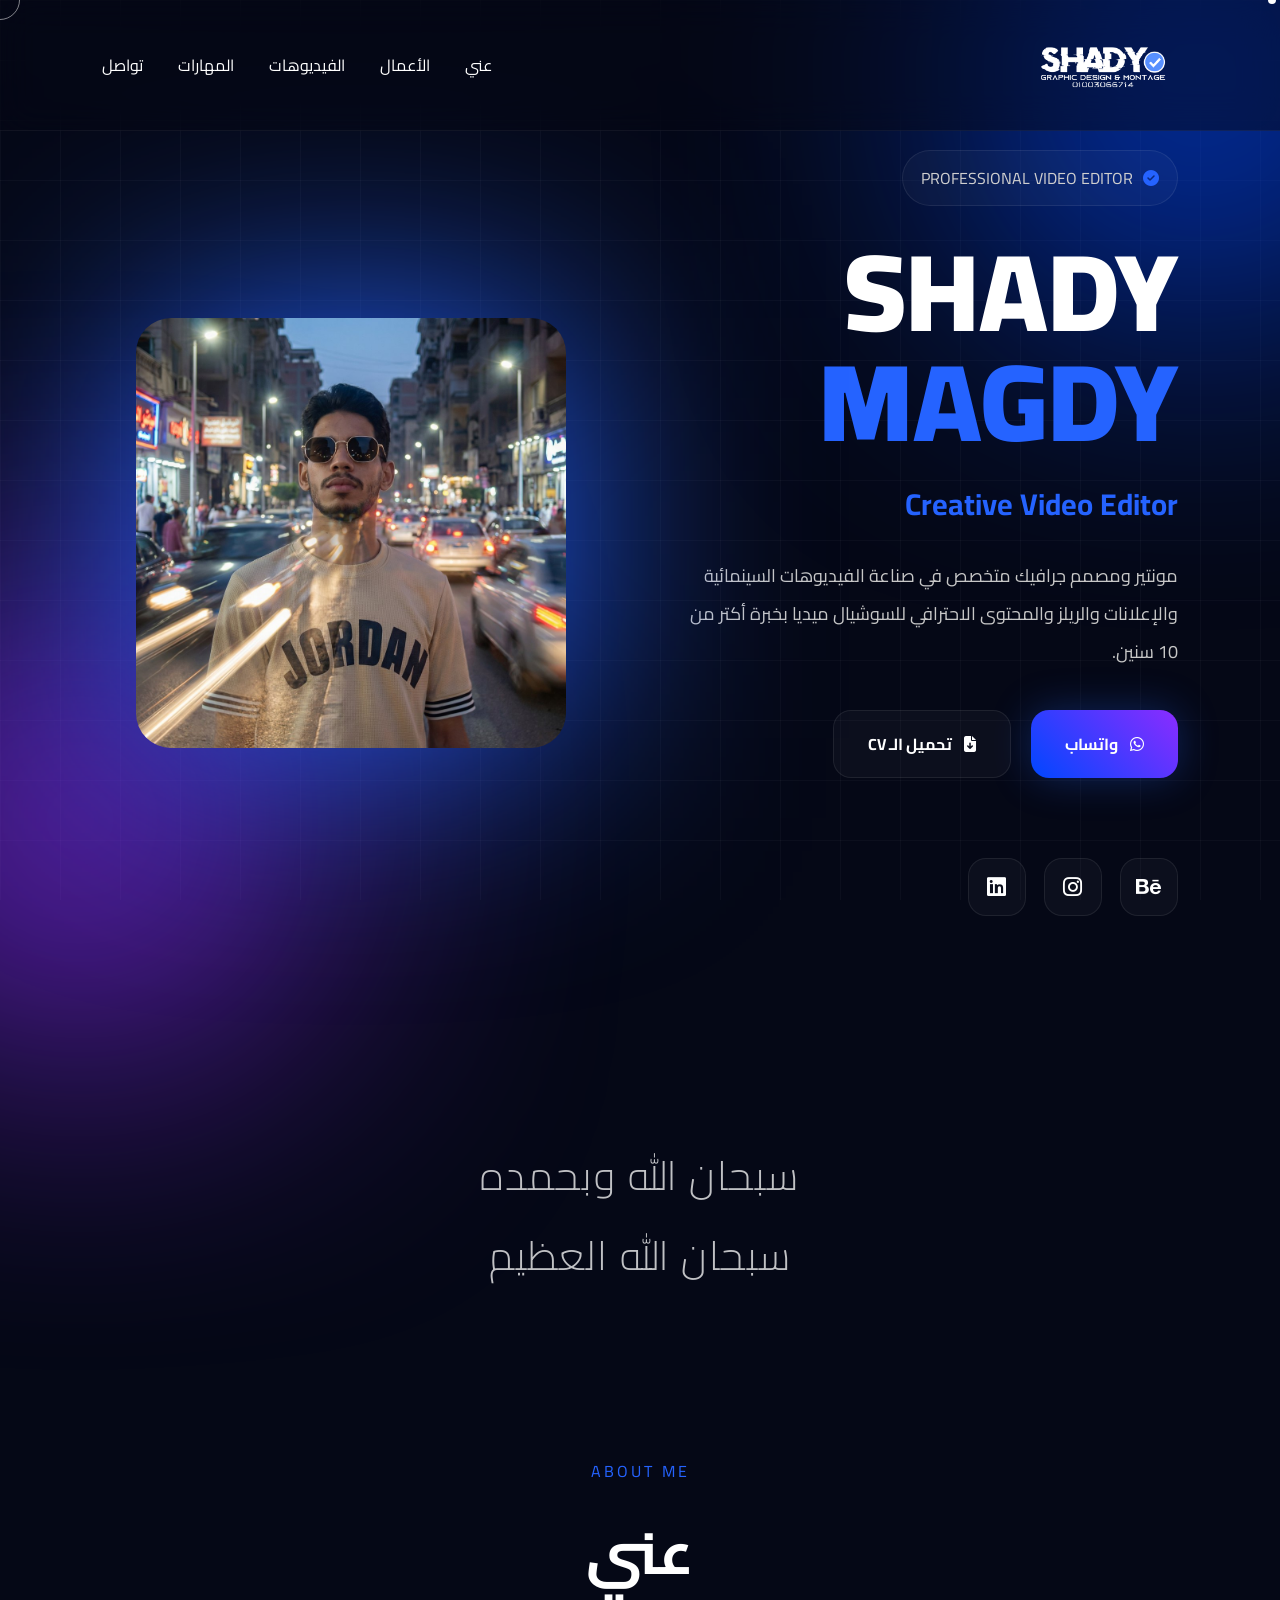
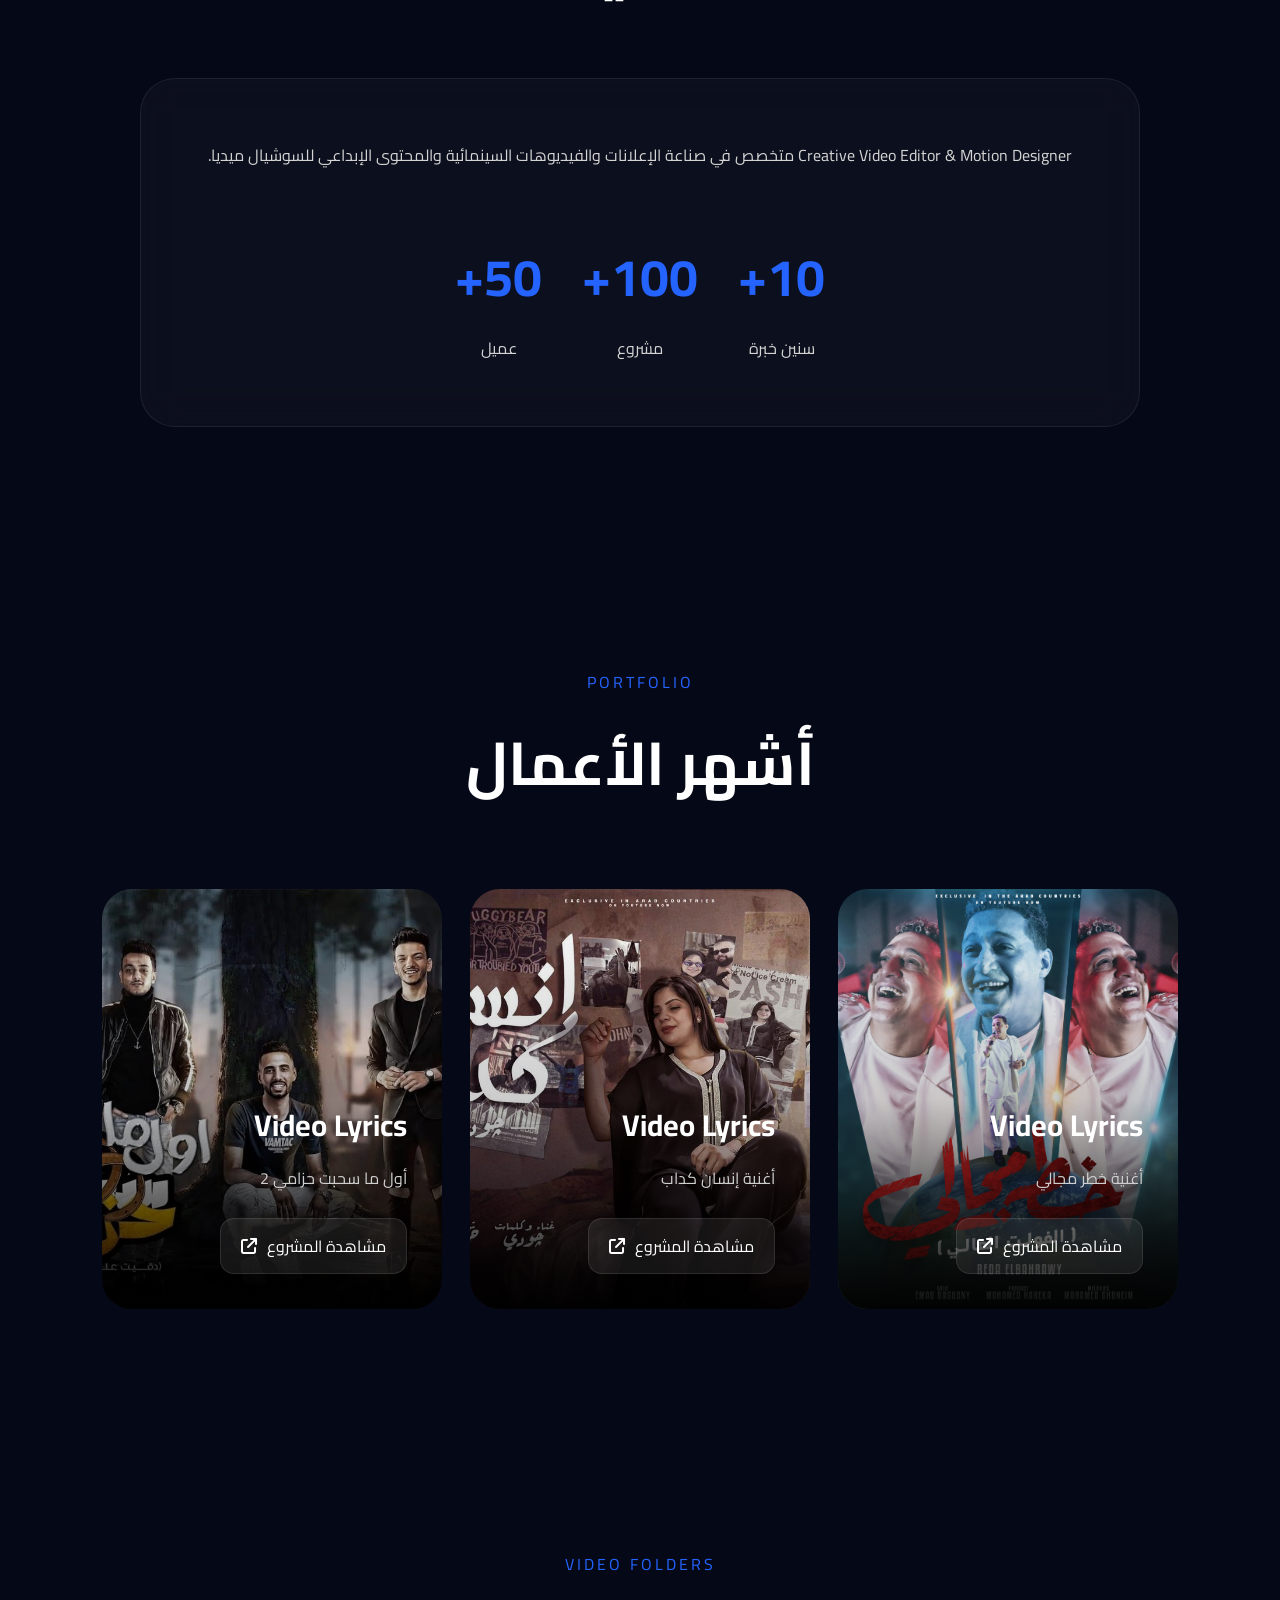
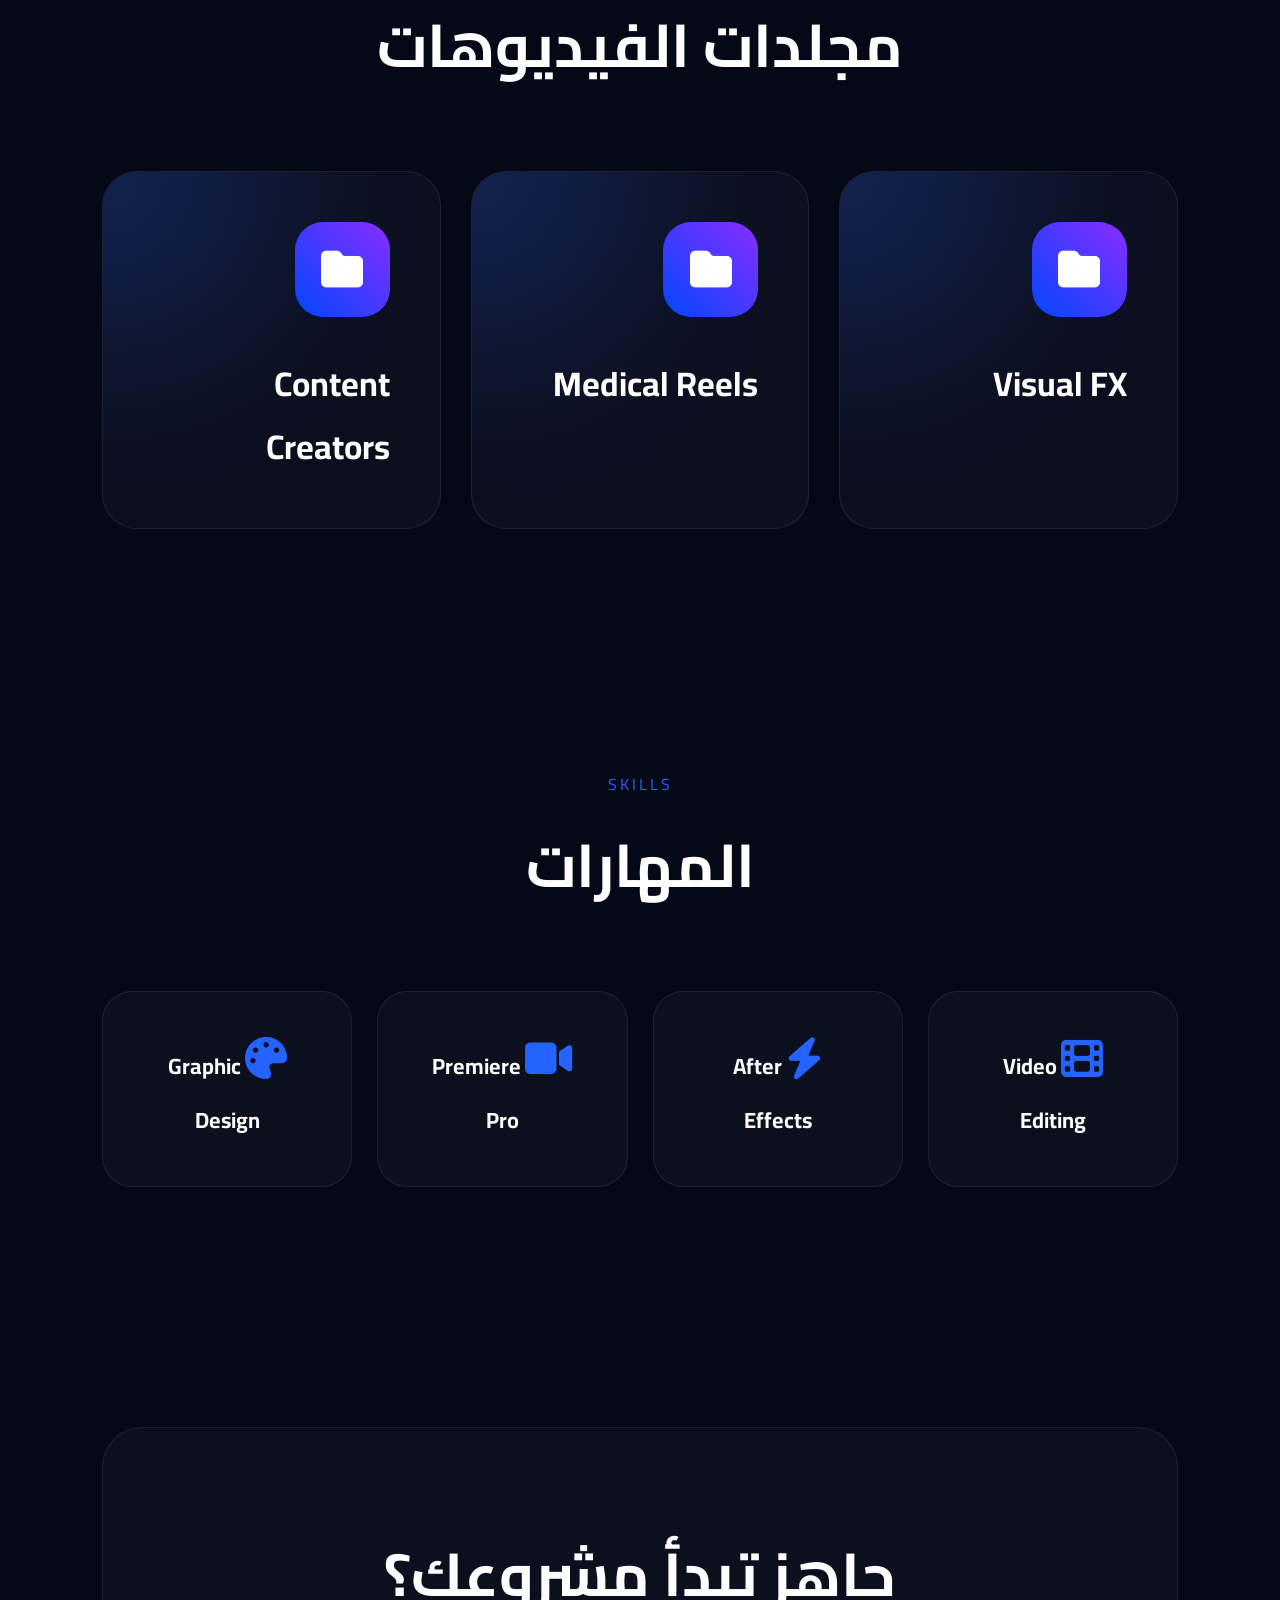
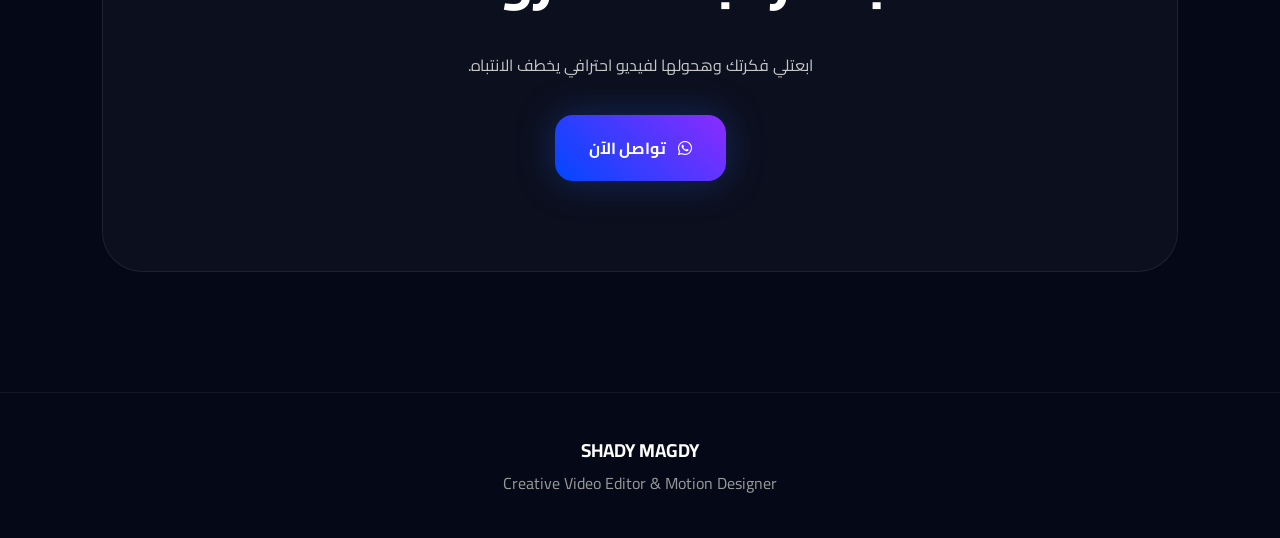
==== index.html @ 4f912144 "Update index.html" ====
<!-- ========================= index.html ========================= -->
<!DOCTYPE html>
<html lang="ar" dir="rtl">

<head>
    <meta charset="UTF-8">
  <meta name="viewport" content="width=device-width, initial-scale=1.0">

  <title>Shady Magdy | Portfolio</title>

  <!-- 👇 ده اللي بيخلي اللينك يظهر بصورة -->
  <meta property="og:title" content="Shady Magdy | Portfolio" />
  <meta property="og:description" content="Creative Video Editor & Motion Designer" />
  <meta property="og:image" content="https://shadymagdy222.github.io/portfolio/preview.jpg" />
  <meta property="og:url" content="https://shadymagdy222.github.io/portfolio/" />

  <meta charset="UTF-8">
  <meta name="viewport" content="width=device-width, initial-scale=1.0">

  <title>Shady Magdy | Creative Editor</title>

  <!-- CSS -->
  <link rel="stylesheet" href="style.css">

  <!-- FONT AWESOME -->
  <link rel="stylesheet"
    href="https://cdnjs.cloudflare.com/ajax/libs/font-awesome/6.5.2/css/all.min.css"/>

  <!-- FONT -->
  <link rel="preconnect" href="https://fonts.googleapis.com">
  <link rel="preconnect" href="https://fonts.gstatic.com" crossorigin>

  <link
    href="https://fonts.googleapis.com/css2?family=Cairo:wght@300;400;500;600;700;800;900&display=swap"
    rel="stylesheet">

</head>

<body>

  <!-- LOADER -->
  <div class="loader">
  <img src="logo.png" alt="logo" class="loader-logo">
</div>

  <!-- CURSOR -->
  <div class="cursor-dot"></div>
  <div class="cursor-outline"></div>

  <!-- BACKGROUND -->
  <div class="grid-bg"></div>

  <div class="blur blur1"></div>
  <div class="blur blur2"></div>

  <!-- NAVBAR -->
  <nav>

   <div class="logo">
  <img src="logo.png" alt="logo">
</div>

    <div class="nav-links">

      <a href="#about">عني</a>
      <a href="#portfolio">الأعمال</a>
      <a href="#videos">الفيديوهات</a>
      <a href="#skills">المهارات</a>
      <a href="#contact">تواصل</a>

    </div>

  </nav>

  <!-- HERO -->
  <section class="hero">

    <!-- LEFT -->
    <div class="hero-text reveal">

      <span class="hero-tag">

        <i class="fa-solid fa-circle-check"></i>
        PROFESSIONAL VIDEO EDITOR

      </span>

      <h1>

        SHADY
        <span>MAGDY</span>

      </h1>

      <h2 class="typing"></h2>

      <p>

        مونتير ومصمم جرافيك متخصص في صناعة
        الفيديوهات السينمائية والإعلانات والريلز
        والمحتوى الاحترافي للسوشيال ميديا
        بخبرة أكتر من 10 سنين.

      </p>

      <div class="hero-buttons"><div class="hero-buttons">

  <a href="https://wa.me/201003066714"
    target="_blank"
    class="main-btn magnetic">

    <i class="fa-brands fa-whatsapp"></i>
    واتساب

  </a>

<a href="cv.pdf"
  target="_blank"
  class="glass-btn magnetic">

  <i class="fa-solid fa-file-arrow-down"></i>
  تحميل الـ CV

</a>

</div>

      </div>

      <!-- SOCIAL -->
<div class="socials">

  <a href="https://www.behance.net/shadymagdy222003" target="_blank">
    <i class="fa-brands fa-behance"></i>
  </a>

  <a href="https://www.instagram.com/shadymagdy222/" target="_blank">
    <i class="fa-brands fa-instagram"></i>
  </a>

  <a href="https://www.linkedin.com/in/shadymagdy222003/" target="_blank">
    <i class="fa-brands fa-linkedin"></i>
  </a>

</div>

    </div>

    <!-- RIGHT -->
    <div class="hero-image reveal">

      <!-- حط صورتك -->
      <img src="me.jpg" alt="Shady">

      <div class="image-glow"></div>

    </div>

  </section>

      <!-- TASBEEH -->
<section class="tasbeeh-section">

  <div class="tasbeeh-content">
    <p>سبحان الله وبحمده</p>
    <p>سبحان الله العظيم</p>
  </div>

</section>
    
  <!-- ABOUT -->
  <section class="about" id="about">

    <div class="section-head">

      <span>ABOUT ME</span>
      <h2>عني</h2>

    </div>

    <div class="about-box reveal">

      <p>

        Creative Video Editor & Motion Designer
        متخصص في صناعة الإعلانات والفيديوهات
        السينمائية والمحتوى الإبداعي للسوشيال ميديا.

      </p>

      <div class="stats">

        <div class="stat">

          <h3>10+</h3>
          <p>سنين خبرة</p>

        </div>

        <div class="stat">

          <h3>100+</h3>
          <p>مشروع</p>

        </div>

        <div class="stat">

          <h3>50+</h3>
          <p>عميل</p>

        </div>

      </div>

    </div>

  </section>

  <!-- PORTFOLIO -->
  <section class="portfolio" id="portfolio">

    <div class="section-head">

      <span>PORTFOLIO</span>
      <h2>أشهر الأعمال</h2>

    </div>

    <div class="portfolio-grid">

      <!-- CARD -->
      <div class="portfolio-card reveal"
        onclick="openProject('https://www.youtube.com/watch?v=jfX-ZgX3OZI')">

        <img src="خطر مجالي.jpg" alt="work">

        <div class="overlay">

          <h3>Video Lyrics</h3>
          <p>أغنية خطر مجالي</p>

          <div class="view-btn">

            مشاهدة المشروع
            <i class="fa-solid fa-arrow-up-right-from-square"></i>

          </div>

        </div>

      </div>

      <!-- CARD -->
      <div class="portfolio-card reveal"
        onclick="openProject('https://www.youtube.com/watch?v=7Pe4hD36bJY')">

        <img src="انسان كداب.jpg" alt="work">

        <div class="overlay">

          <h3>Video Lyrics</h3>
          <p>أغنية إنسان كداب</p>

          <div class="view-btn">

            مشاهدة المشروع
            <i class="fa-solid fa-arrow-up-right-from-square"></i>

          </div>

        </div>

      </div>

      <!-- CARD -->
      <div class="portfolio-card reveal"
        onclick="openProject('https://your-link3.com')">

        <img src="اول ما سحبت حزامي.jpg" alt="work">

        <div class="overlay">

          <h3>Video Lyrics</h3>
          <p>أول ما سحبت حزامي 2</p>

          <div class="view-btn">

            مشاهدة المشروع
            <i class="fa-solid fa-arrow-up-right-from-square"></i>

          </div>

        </div>

      </div>

    </div>

  </section>

  <!-- VIDEO FOLDERS -->
  <section class="folders-section"
    id="videos">

    <div class="section-head">

      <span>VIDEO FOLDERS</span>

      <h2>
        مجلدات الفيديوهات
      </h2>

    </div>

    <div class="folders-grid">

      <!-- ADS -->
      <a href="VisualFX.html"
      target="_blank"
        class="folder-card">

        <div class="folder-icon">

          <i class="fa-solid fa-folder"></i>

        </div>

        <h3>
          Visual FX
        </h3>

      </a>

      <!-- MUSIC -->
      <a href="Medical.html"
      target="_blank"
        class="folder-card">

        <div class="folder-icon">

          <i class="fa-solid fa-folder"></i>

        </div>

        <h3>
          Medical Reels
        </h3>

      </a>

      <!-- REELS -->
      <a href="Content Creators.html"
      target="_blank"
        class="folder-card">

        <div class="folder-icon">

          <i class="fa-solid fa-folder"></i>

        </div>

        <h3>
          Content Creators
        </h3>

      </a>

    </div>

  </section>

  <!-- SKILLS -->
  <section class="skills" id="skills">

    <div class="section-head">

      <span>SKILLS</span>
      <h2>المهارات</h2>

    </div>

    <div class="skills-grid">

      <div class="skill reveal">

        <i class="fa-solid fa-film"></i>
        <span>Video Editing</span>

      </div>

      <div class="skill reveal">

        <i class="fa-solid fa-bolt"></i>
        <span>After Effects</span>

      </div>

      <div class="skill reveal">

        <i class="fa-solid fa-video"></i>
        <span>Premiere Pro</span>

      </div>

      <div class="skill reveal">

        <i class="fa-solid fa-palette"></i>
        <span>Graphic Design</span>

      </div>

    </div>

  </section>

  <!-- CONTACT -->
  <section class="contact" id="contact">

    <div class="contact-box reveal">

      <h2>
        جاهز تبدأ مشروعك؟
      </h2>

      <p>
        ابعتلي فكرتك وهحولها لفيديو احترافي يخطف الانتباه.
      </p>

      <a href="https://wa.me/201003066714"
        target="_blank"
        class="main-btn magnetic">

        <i class="fa-brands fa-whatsapp"></i>
        تواصل الآن

      </a>

    </div>

  </section>

  <!-- FOOTER -->
  <footer>

    <h3>
      SHADY MAGDY
    </h3>

    <p>
      Creative Video Editor & Motion Designer
    </p>

  </footer>

  <!-- JS -->
  <audio id="introSound">
  <source src="intro.mp3" type="audio/mpeg">
</audio>

<script src="script.js"></script>

</body>

</html>
---- style.css ----
/* ========================= style.css ========================= */

*{
  margin:0;
  padding:0;
  box-sizing:border-box;
}

html{
  scroll-behavior:smooth;
}

body{
  font-family:'Cairo',sans-serif;
  background:#050816;
  color:white;
  overflow-x:hidden;
  cursor:none;
}

/* LOADER */

.loader-logo{
  width:400px;
  height:auto;
  animation:pulse 1.5s infinite;
}

.loader{
  position:fixed;
  inset:0;
  background:#050816;
  display:flex;
  justify-content:center;
  align-items:center;
  z-index:999999;
  transition:1s;
}

.loader h1{
  font-size:90px;
  font-weight:900;
  color:#2563ff;
  letter-spacing:8px;
}

/* CURSOR */

.cursor-dot{
  width:8px;
  height:8px;
  background:white;
  border-radius:50%;
  position:fixed;
  pointer-events:none;
  z-index:999999;
  transform:translate(-50%,-50%);
}

.cursor-outline{
  width:40px;
  height:40px;
  border:1px solid rgba(255,255,255,.5);
  border-radius:50%;
  position:fixed;
  pointer-events:none;
  z-index:999999;
  transform:translate(-50%,-50%);
}

/* BG */

.grid-bg{
  position:fixed;
  width:100%;
  height:100%;
  background-image:
  linear-gradient(rgba(255,255,255,.03) 1px,transparent 1px),
  linear-gradient(90deg,rgba(255,255,255,.03) 1px,transparent 1px);

  background-size:60px 60px;
  z-index:-10;
}

.blur{
  position:fixed;
  width:400px;
  height:400px;
  border-radius:50%;
  filter:blur(140px);
  z-index:-2;
}

.blur1{
  background:#0047ff;
  top:-120px;
  right:-120px;
}

.blur2{
  background:#8b2cff;
  bottom:-120px;
  left:-120px;
}

/* NAVBAR */

nav{
  width:100%;
  padding:25px 8%;
  display:flex;
  justify-content:space-between;
  align-items:center;
  position:fixed;
  top:0;
  z-index:999;
  backdrop-filter:blur(18px);
  background:rgba(5,8,22,.45);
  border-bottom:1px solid rgba(255,255,255,.05);
}

.logo img{
  height:80px;
  width:auto;
  display:block;
  transition:0.4s;
}

.logo img:hover{
  transform:scale(1.1) rotate(-2deg);
}

.nav-links{
  display:flex;
  gap:35px;
}

.nav-links a{
  color:white;
  text-decoration:none;
  position:relative;
  transition:.4s;
}

.nav-links a::after{
  content:'';
  position:absolute;
  width:0;
  height:2px;
  background:#2563ff;
  right:0;
  bottom:-6px;
  transition:.4s;
}

.nav-links a:hover::after{
  width:100%;
}

.nav-links a:hover{
  color:#2563ff;
}

/* HERO */

.hero{
  min-height:100vh;
  padding:150px 8% 100px;
  display:flex;
  justify-content:space-between;
  align-items:center;
  gap:80px;
}

.hero-text{
  flex:1;
}

.hero-tag{
  display:inline-flex;
  align-items:center;
  gap:10px;
  padding:12px 18px;
  border-radius:30px;
  border:1px solid rgba(255,255,255,.08);
  background:rgba(255,255,255,.03);
  margin-bottom:30px;
  color:#cfcfcf;
}

.hero-tag i{
  color:#2563ff;
}

.hero-text h1{
  font-size:110px;
  line-height:1;
  margin-bottom:20px;
  font-weight:900;
}

.hero-text h1 span{
  color:#2563ff;
}

.typing{
  color:#2563ff;
  font-size:30px;
  min-height:45px;
  margin-bottom:25px;
}

.hero-text p{
  max-width:650px;
  line-height:2.1;
  color:#c7c7c7;
  font-size:18px;
  margin-bottom:40px;
}

/* BUTTONS */

.hero-buttons{
  display:flex;
  gap:20px;
  margin-bottom:40px;
}

.main-btn,
.glass-btn{
  padding:18px 34px;
  border-radius:18px;
  display:inline-flex;
  align-items:center;
  gap:12px;
  text-decoration:none;
  font-weight:700;
  transition:.4s;
}

.main-btn{
  background:linear-gradient(45deg,#0047ff,#8b2cff);
  color:white;
  box-shadow:0 0 40px rgba(37,99,255,.3);
}

.glass-btn{
  background:rgba(255,255,255,.03);
  border:1px solid rgba(255,255,255,.08);
  color:white;
}

.main-btn:hover,
.glass-btn:hover{
  transform:translateY(-8px);
}

/* SOCIAL */

.socials{
  display:flex;
  gap:18px;
}

.socials a{
  width:58px;
  height:58px;
  border-radius:18px;
  display:flex;
  justify-content:center;
  align-items:center;
  color:white;
  text-decoration:none;
  background:rgba(255,255,255,.03);
  border:1px solid rgba(255,255,255,.08);
  font-size:22px;
  transition:.4s;
}

.socials a:hover{
  background:#2563ff;
  transform:translateY(-8px);
}

/* HERO IMAGE */

.hero-image{
  flex:1;
  display:flex;
  justify-content:center;
  position:relative;
}

.hero-image img{
  width:100%;
  max-width:430px;
  border-radius:35px;
  position:relative;
  z-index:2;
  animation:float 5s ease-in-out infinite;
}

.image-glow{
  position:absolute;
  width:420px;
  height:420px;
  background:#2563ff;
  filter:blur(120px);
  z-index:1;
}

@keyframes float{

  50%{
    transform:translateY(-20px);
  }

}

/* GENERAL */

section{
  padding:120px 8%;
}

.section-head{
  text-align:center;
  margin-bottom:70px;
}

.section-head span{
  color:#2563ff;
  letter-spacing:3px;
}

.section-head h2{
  font-size:60px;
  margin-top:10px;
}

/* TASBEEH SECTION */

.tasbeeh-section{
  width:100%;
  padding:120px 8% 40px;
  display:flex;
  justify-content:center;
  align-items:center;
  text-align:center;
}

.tasbeeh-content p{
  font-size:40px;
  color:rgba(255,255,255,.75);
  line-height:2;
  letter-spacing:2px;
  font-weight:300;
  transition:.4s;
}

.tasbeeh-content p:hover{
  color:#2563ff;
  transform:scale(1.03);
}


/* ABOUT */

.about-box{
  max-width:1000px;
  margin:auto;
  background:rgba(255,255,255,.03);
  border:1px solid rgba(255,255,255,.08);
  padding:60px;
  border-radius:35px;
  text-align:center;
  line-height:2.1;
  color:#d4d4d4;
  backdrop-filter:blur(20px);
}

.stats{
  margin-top:50px;
  display:flex;
  justify-content:center;
  gap:40px;
  flex-wrap:wrap;
}

.stat h3{
  font-size:52px;
  color:#2563ff;
}

/* PORTFOLIO */

.portfolio-grid{
  display:grid;
  grid-template-columns:repeat(auto-fit,minmax(320px,1fr));
  gap:28px;
}

.portfolio-card{
  position:relative;
  overflow:hidden;
  border-radius:30px;
  height:420px;
  cursor:pointer;
  transition:.5s;
}

.portfolio-card img{
  width:100%;
  height:100%;
  object-fit:cover;
  transition:1s;
}

.overlay{
  position:absolute;
  inset:0;
  background:
  linear-gradient(
    to top,
    rgba(0,0,0,.95),
    rgba(0,0,0,.2),
    transparent
  );

  display:flex;
  flex-direction:column;
  justify-content:flex-end;
  padding:35px;
}

.overlay h3{
  font-size:30px;
  margin-bottom:10px;
}

.overlay p{
  color:#cfcfcf;
  margin-bottom:25px;
}

.view-btn{
  width:fit-content;
  padding:12px 20px;
  border-radius:14px;
  background:rgba(255,255,255,.08);
  border:1px solid rgba(255,255,255,.1);
  display:flex;
  align-items:center;
  gap:10px;
}

.portfolio-card:hover{
  transform:translateY(-10px);
}

.portfolio-card:hover img{
  transform:scale(1.12);
}

.portfolio-card:hover .view-btn{
  background:#2563ff;
}

/* VIDEOS BUTTON */

/* ===== FOLDERS GRID ===== */

.folders-grid{
  display:grid;
  grid-template-columns:repeat(auto-fit,minmax(320px,1fr));
  gap:30px;
}

/* ===== FOLDER CARD ===== */

.folder-card{
  position:relative;
  overflow:hidden;
  padding:50px;
  border-radius:35px;

  background:rgba(255,255,255,.03);
  border:1px solid rgba(255,255,255,.08);

  text-decoration:none;
  color:white;

  transition:
    transform .5s,
    border .5s,
    box-shadow .5s;
}

/* glow effect */
.folder-card::before{
  content:'';
  position:absolute;
  width:250px;
  height:250px;
  background:#2563ff;
  border-radius:50%;
  filter:blur(120px);
  top:-120px;
  left:-120px;
  opacity:.5;
}

/* ICON */
.folder-icon{
  width:95px;
  height:95px;
  border-radius:28px;

  background:linear-gradient(45deg,#0047ff,#8b2cff);

  display:flex;
  justify-content:center;
  align-items:center;

  margin-bottom:35px;

  position:relative;
  z-index:2;
}

.folder-icon i{
  font-size:42px;
}

/* TITLE */
.folder-card h3{
  font-size:34px;
  position:relative;
  z-index:2;
}

/* HOVER 3D */
.folder-card:hover{
  transform:
    perspective(1000px)
    rotateX(6deg)
    rotateY(-6deg)
    translateY(-15px);

  border-color:#2563ff;
  box-shadow:0 0 60px rgba(37,99,255,.25);
}

/* SKILLS */

.skills-grid{
  display:grid;
  grid-template-columns:repeat(auto-fit,minmax(250px,1fr));
  gap:25px;
}

.skill{
  padding:45px;
  border-radius:30px;
  text-align:center;
  background:rgba(255,255,255,.03);
  border:1px solid rgba(255,255,255,.08);
  transition:.5s;
}

.skill:hover{
  transform:translateY(-10px);
  border-color:#2563ff;
}

.skill i{
  font-size:42px;
  color:#2563ff;
  margin-bottom:20px;
}

.skill span{
  font-size:22px;
  font-weight:700;
}

/* CONTACT */

.contact-box{
  text-align:center;
  padding:90px;
  border-radius:40px;
  background:rgba(255,255,255,.03);
  border:1px solid rgba(255,255,255,.08);
}

.contact-box h2{
  font-size:60px;
  margin-bottom:20px;
}

.contact-box p{
  color:#c7c7c7;
  margin-bottom:35px;
}

/* FOOTER */

footer{
  padding:40px;
  text-align:center;
  border-top:1px solid rgba(255,255,255,.06);
}

footer p{
  color:#999;
}

/* REVEAL */

.reveal{
  opacity:0;
  transform:translateY(80px);
  transition:1.2s cubic-bezier(.17,.55,.55,1);
}

.reveal.active{
  opacity:1;
  transform:translateY(0);
}

/* MOBILE */

@media(max-width:992px){

  body{
    cursor:auto;
  }

  .cursor-dot,
  .cursor-outline{
    display:none;
  }

  .hero{
    flex-direction:column-reverse;
    text-align:center;
  }

  .hero-buttons,
  .socials{
    justify-content:center;
  }

  .hero-text h1{
    font-size:70px;
  }

  .nav-links{
    display:none;
  }

  .videos-box h2,
  .contact-box h2,
  .section-head h2{
    font-size:42px;
  }

}
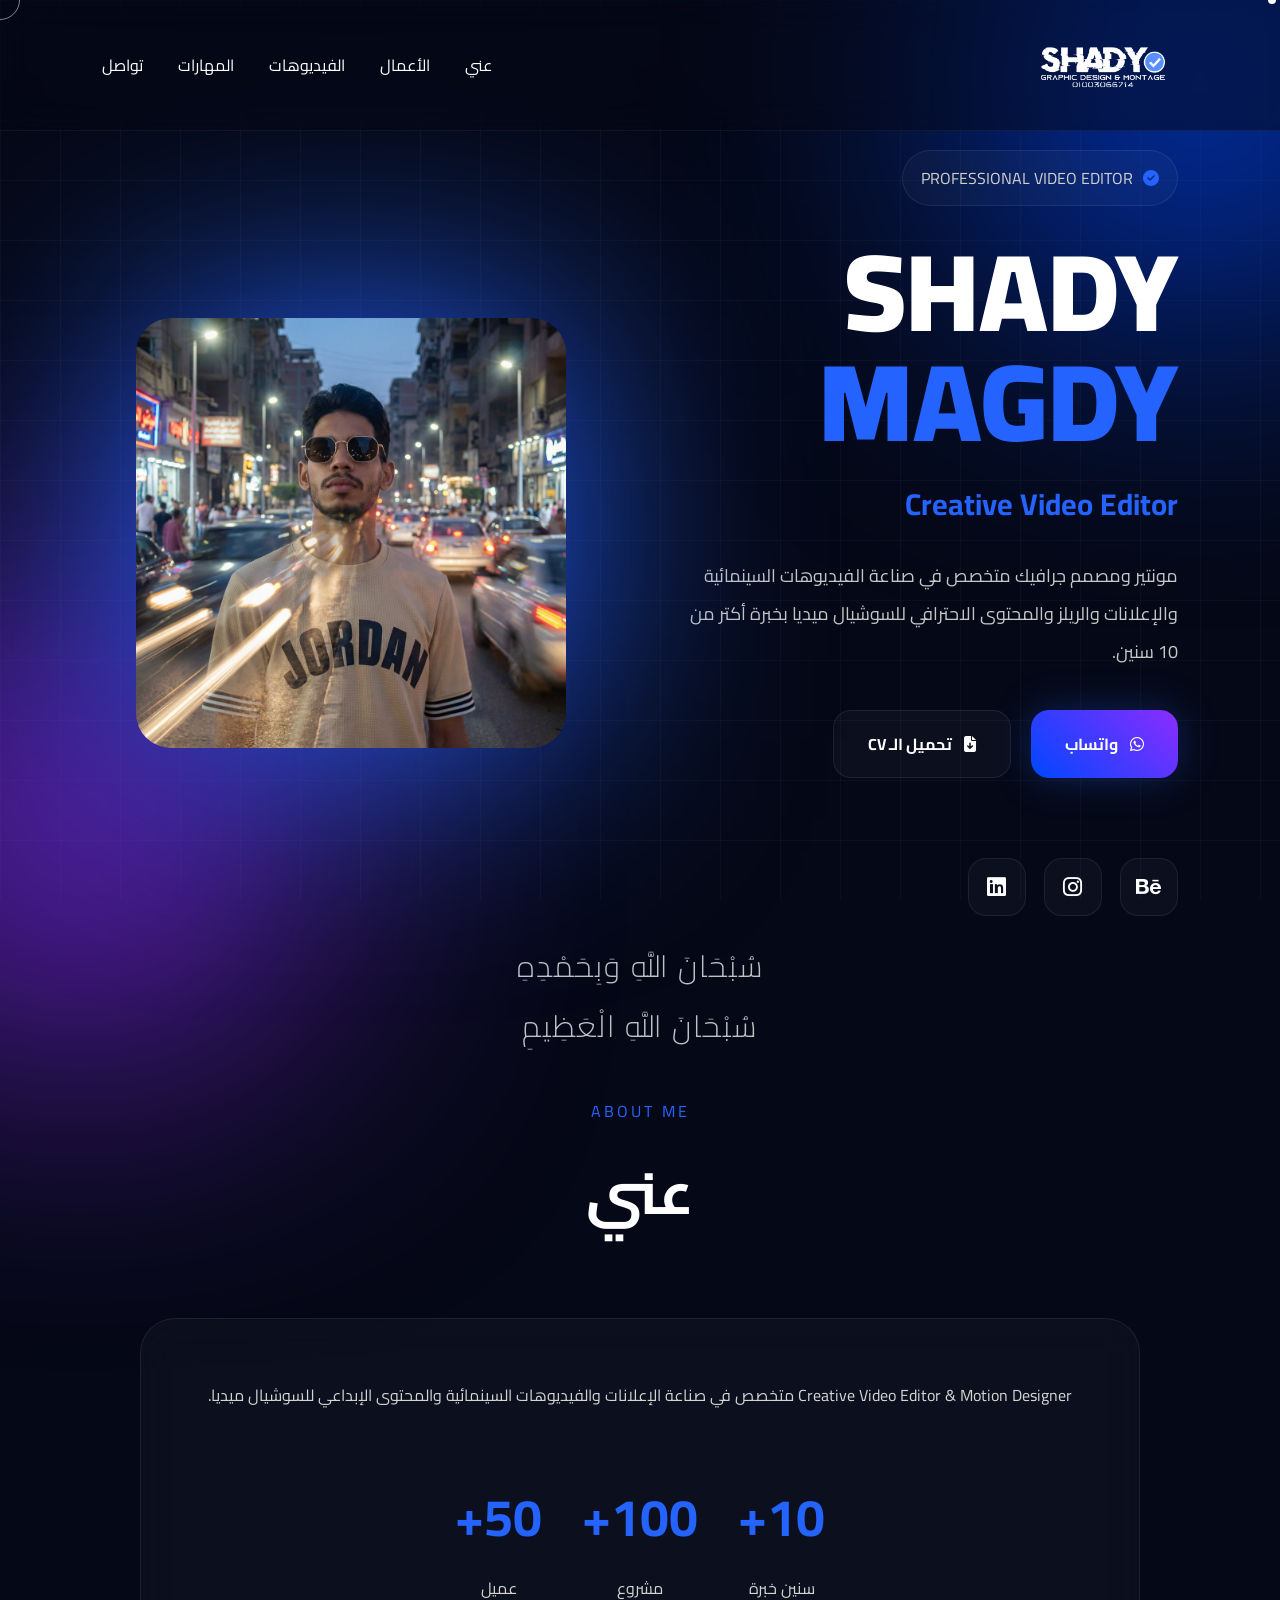
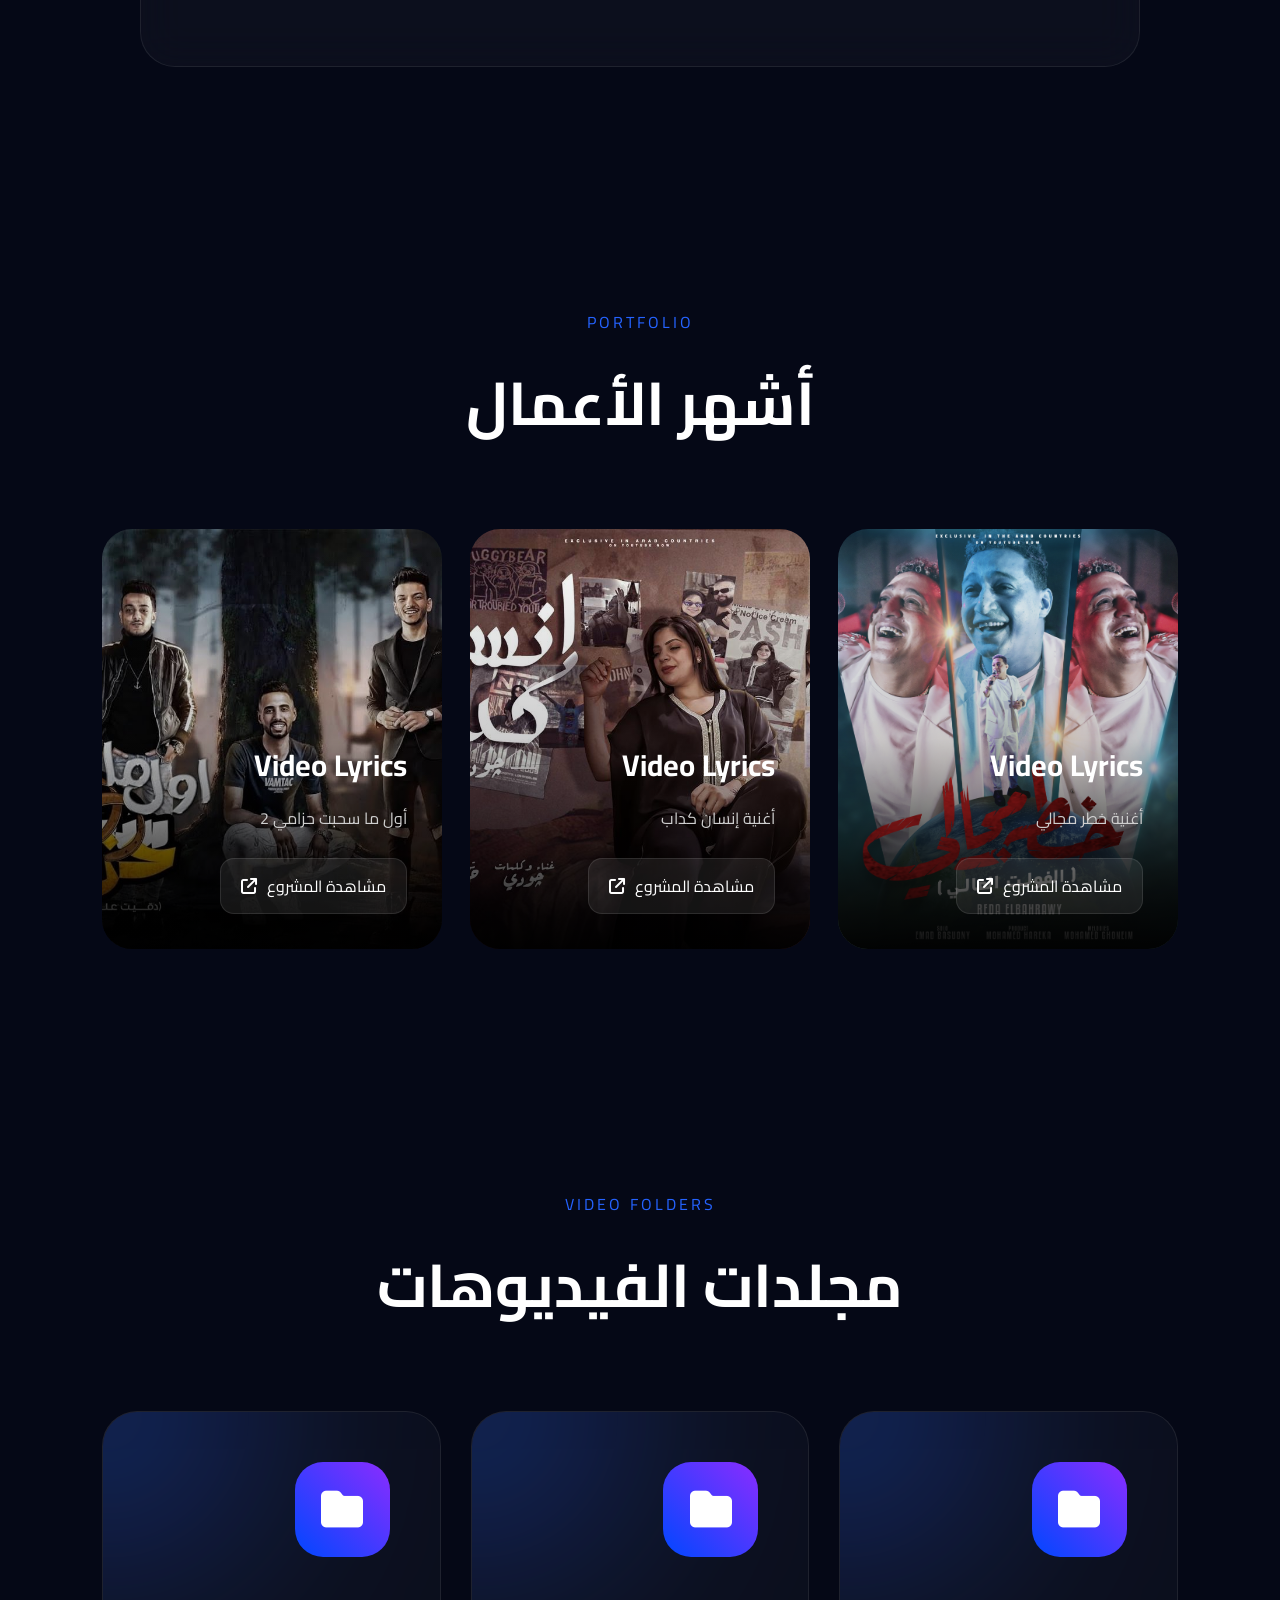
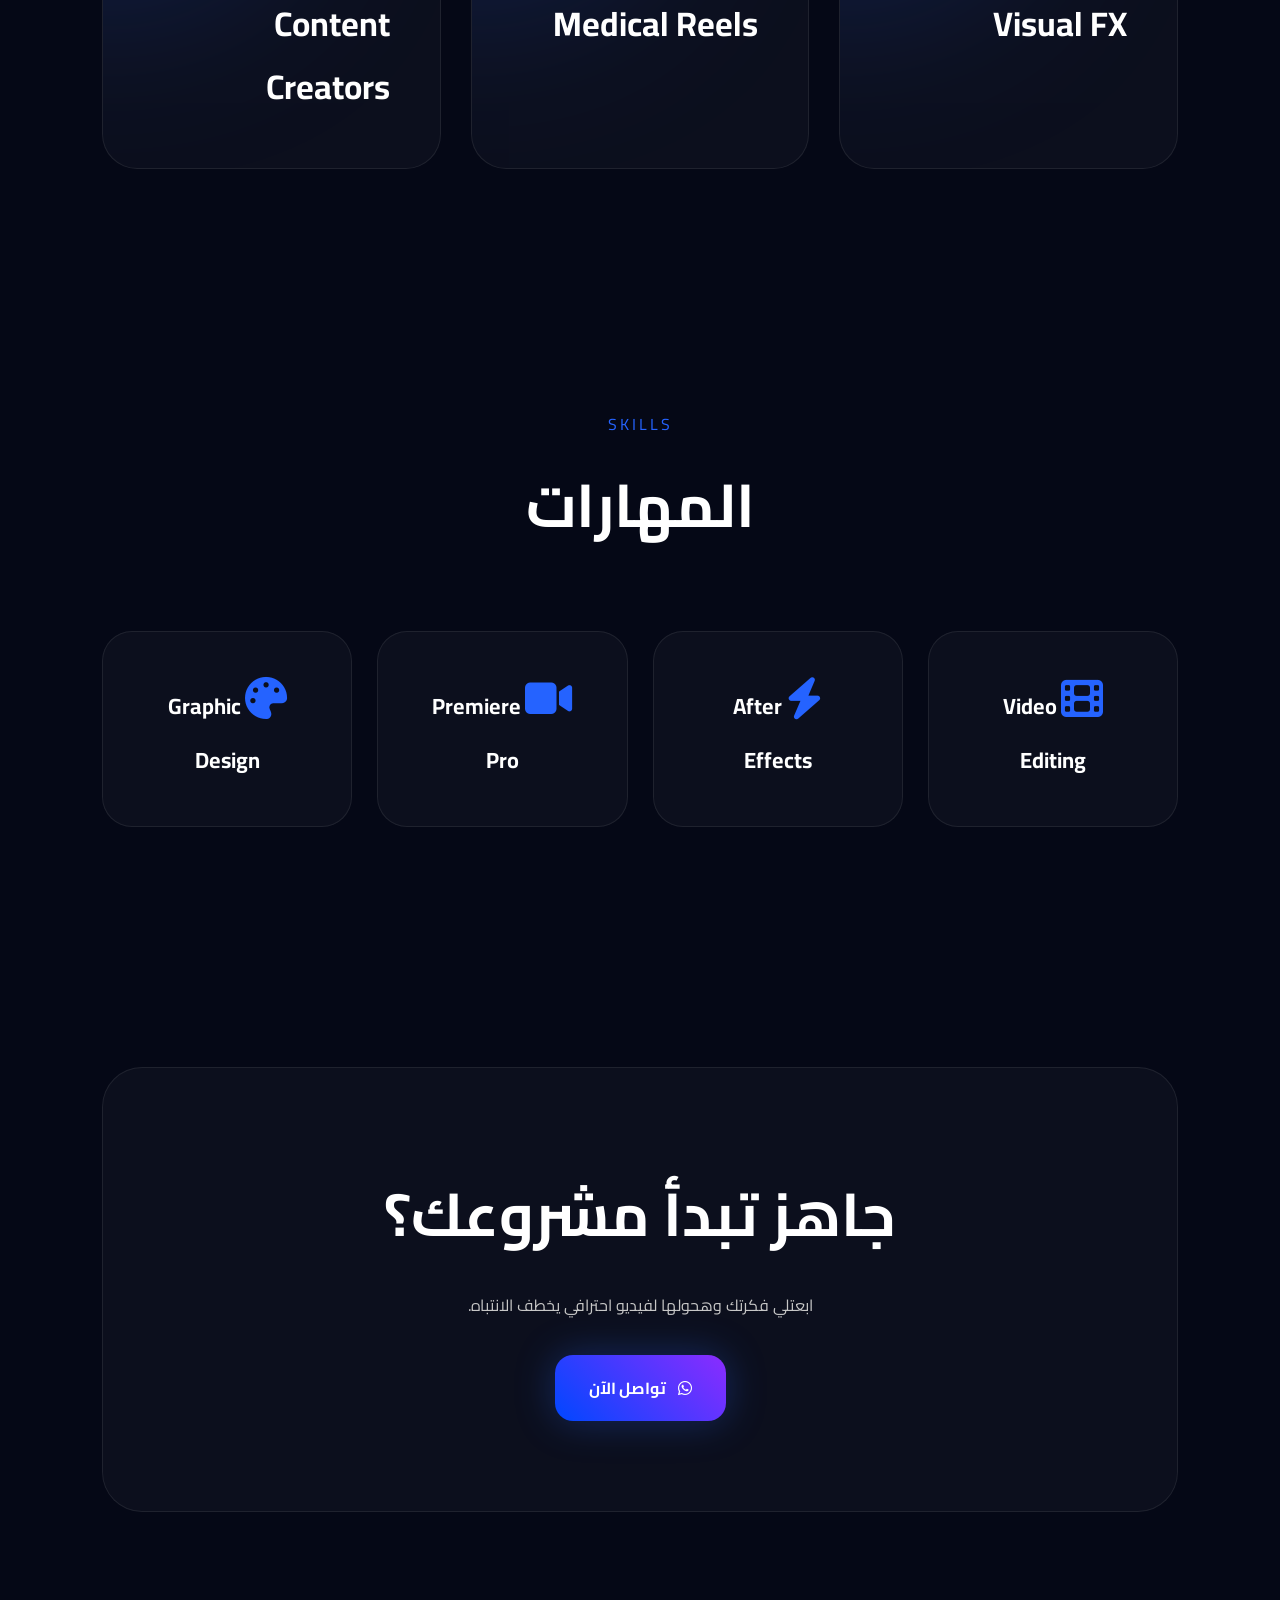
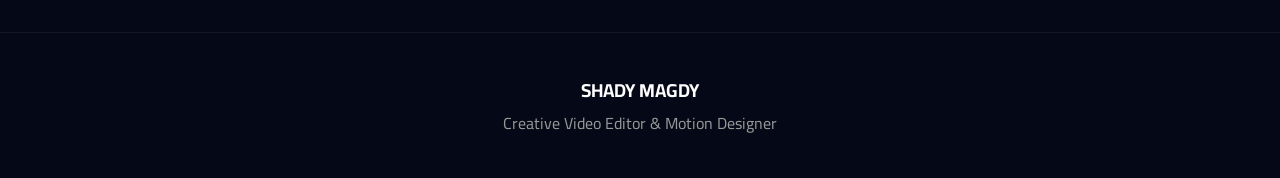
==== commit 1aa98a41: "Update index.html" ====
--- a/index.html
+++ b/index.html
@@ -162,8 +162,8 @@
 <section class="tasbeeh-section">
 
   <div class="tasbeeh-content">
-    <p>سبحان الله وبحمده</p>
-    <p>سبحان الله العظيم</p>
+    <p>سُبْحَانَ اللَّهِ وَبِحَمْدِهِ</p>
+    <p>سُبْحَانَ اللَّهِ الْعَظِيمِ</p>
   </div>
 
 </section>
--- a/style.css
+++ b/style.css
@@ -348,9 +348,14 @@
   align-items:center;
   text-align:center;
 }
+.tasbeeh-section{
+  padding:0 8% !important;
+  margin-top:-80px;
+  margin-bottom:-80px;
+}
 
 .tasbeeh-content p{
-  font-size:40px;
+  font-size:30px;
   color:rgba(255,255,255,.75);
   line-height:2;
   letter-spacing:2px;
@@ -362,7 +367,6 @@
   color:#2563ff;
   transform:scale(1.03);
 }
-
 
 /* ABOUT */
 
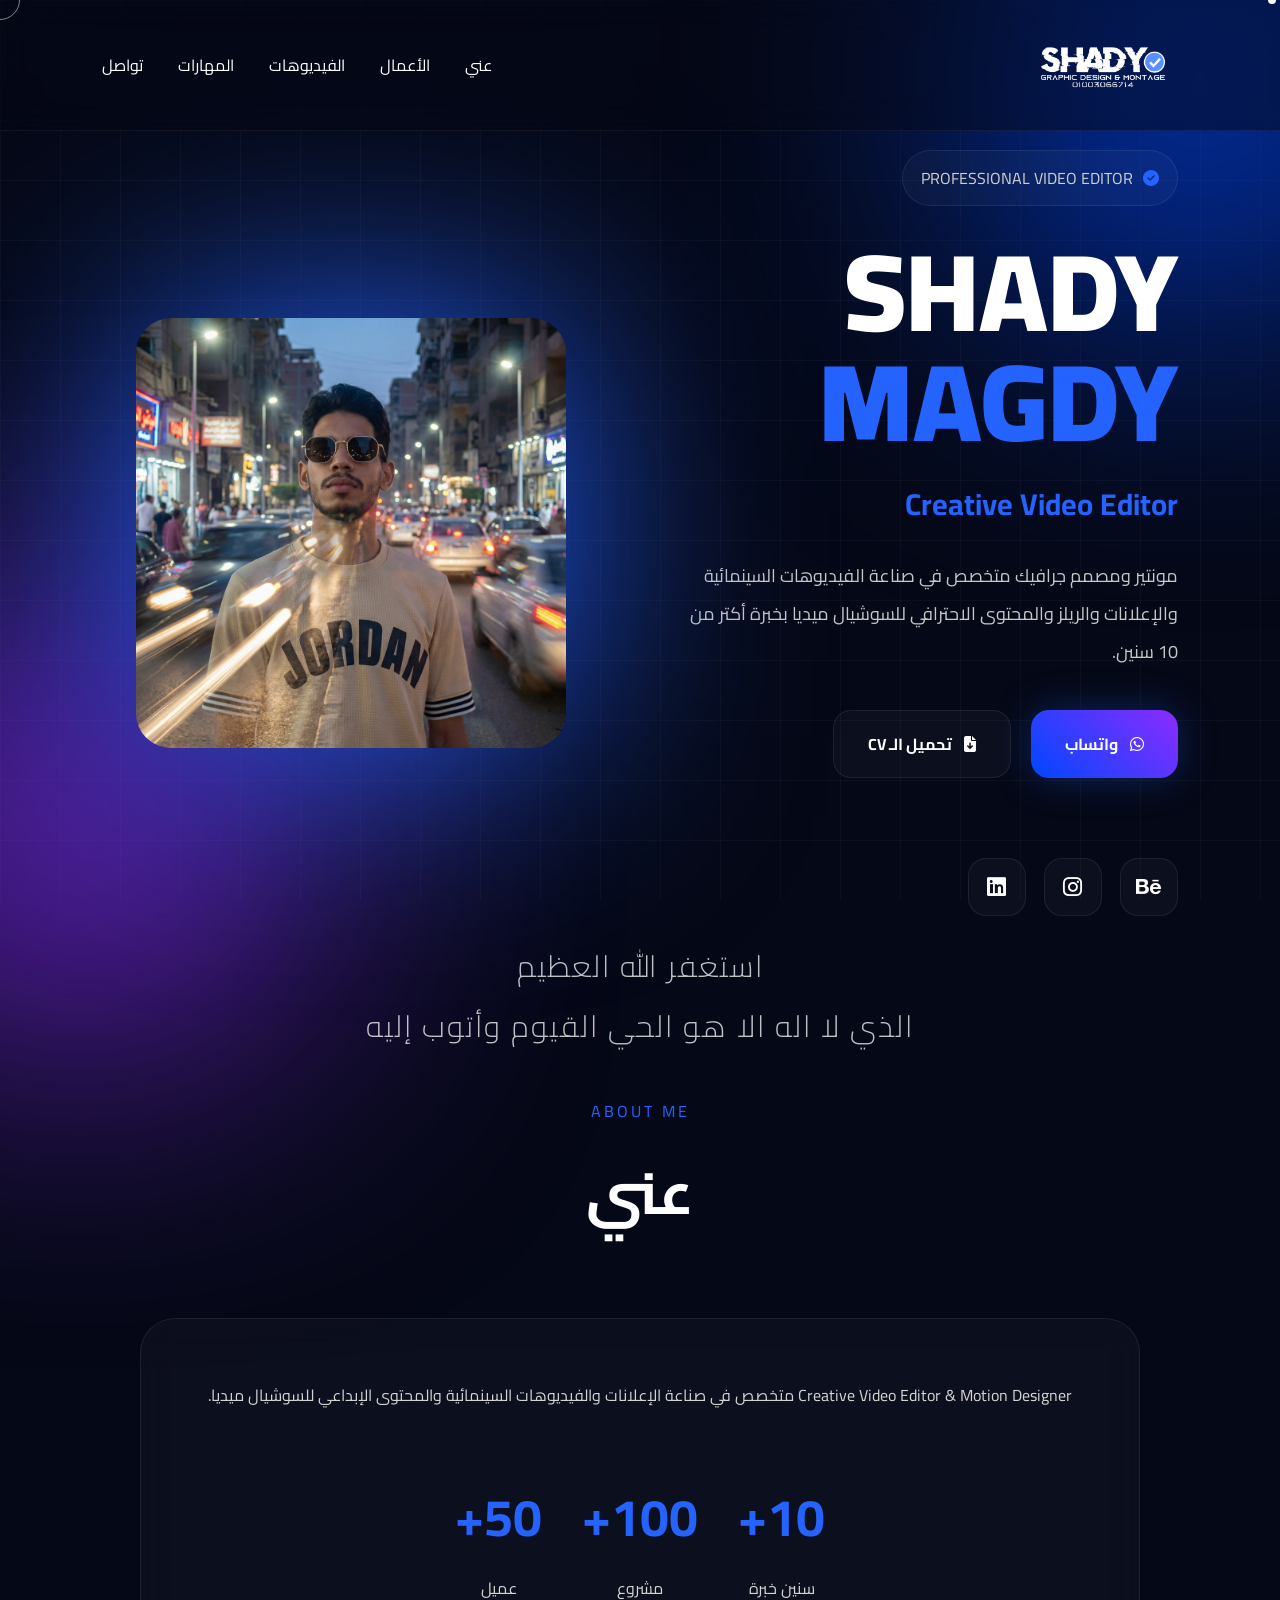
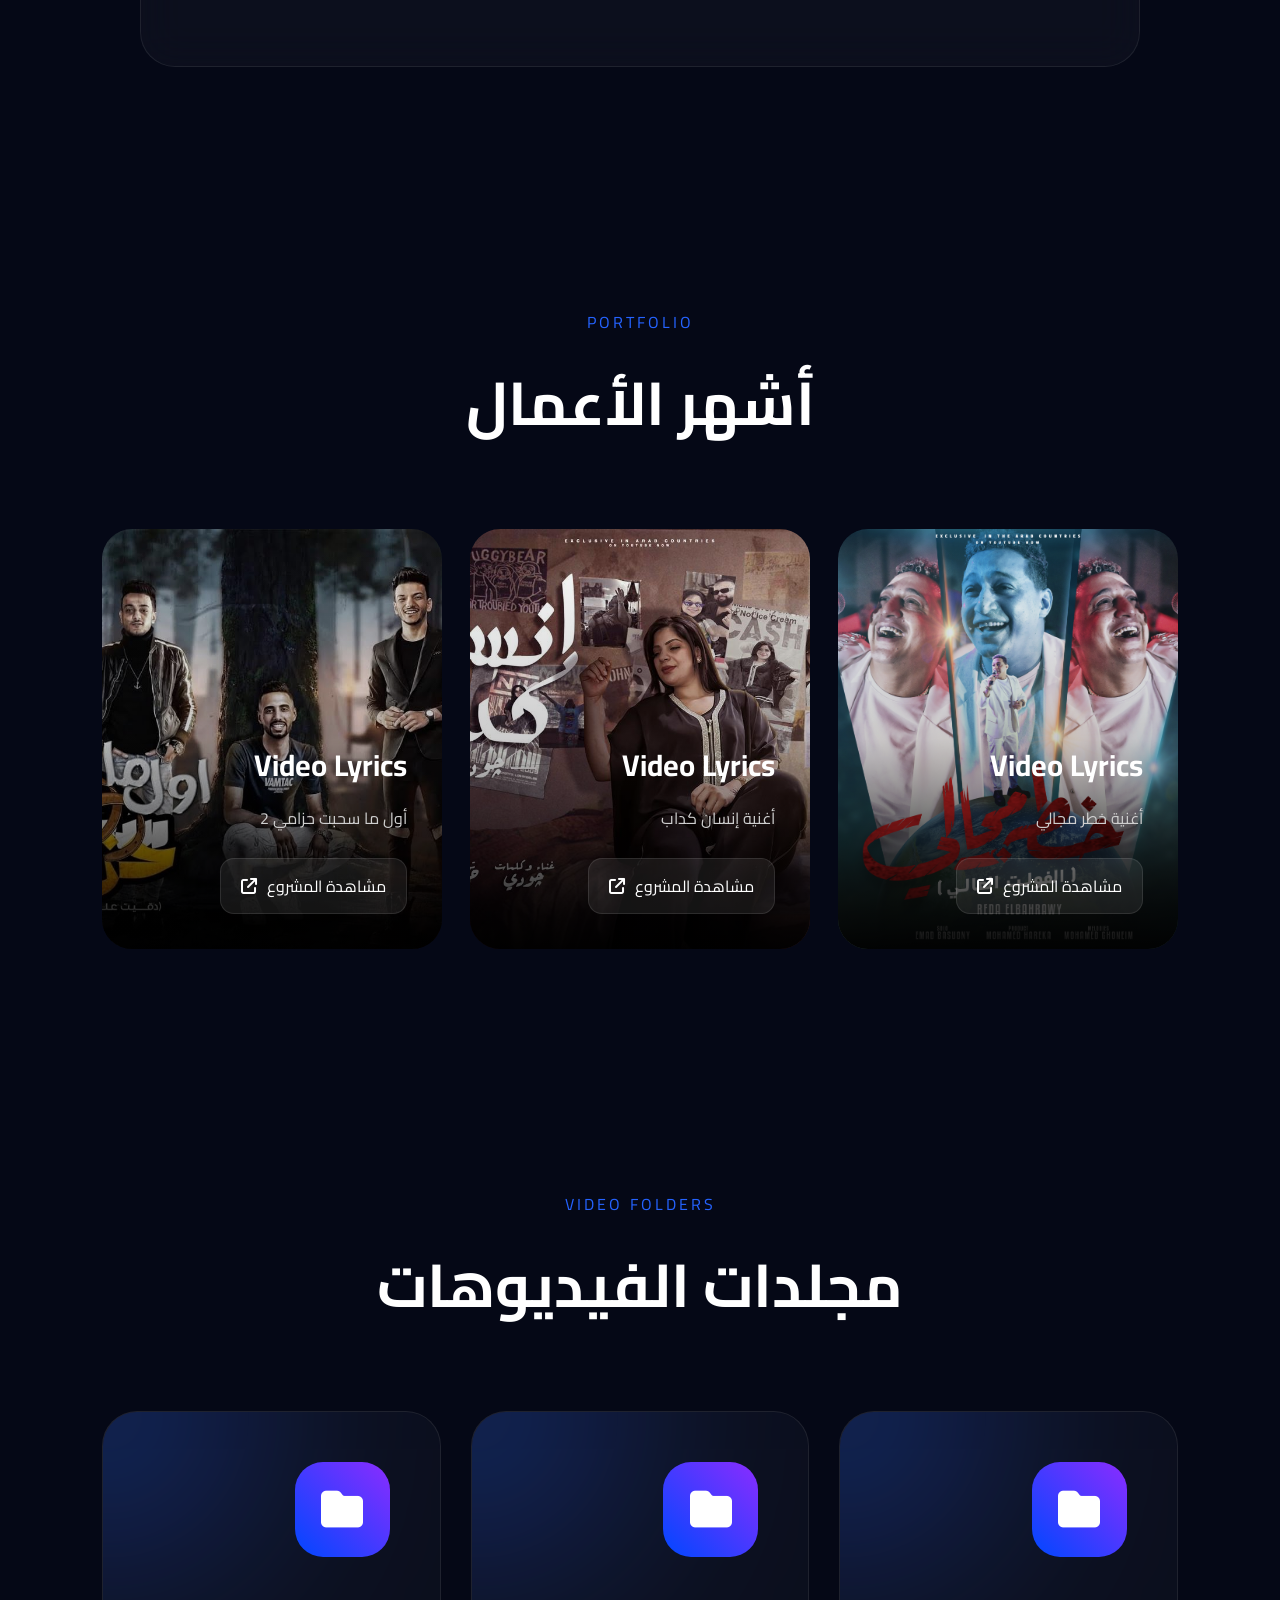
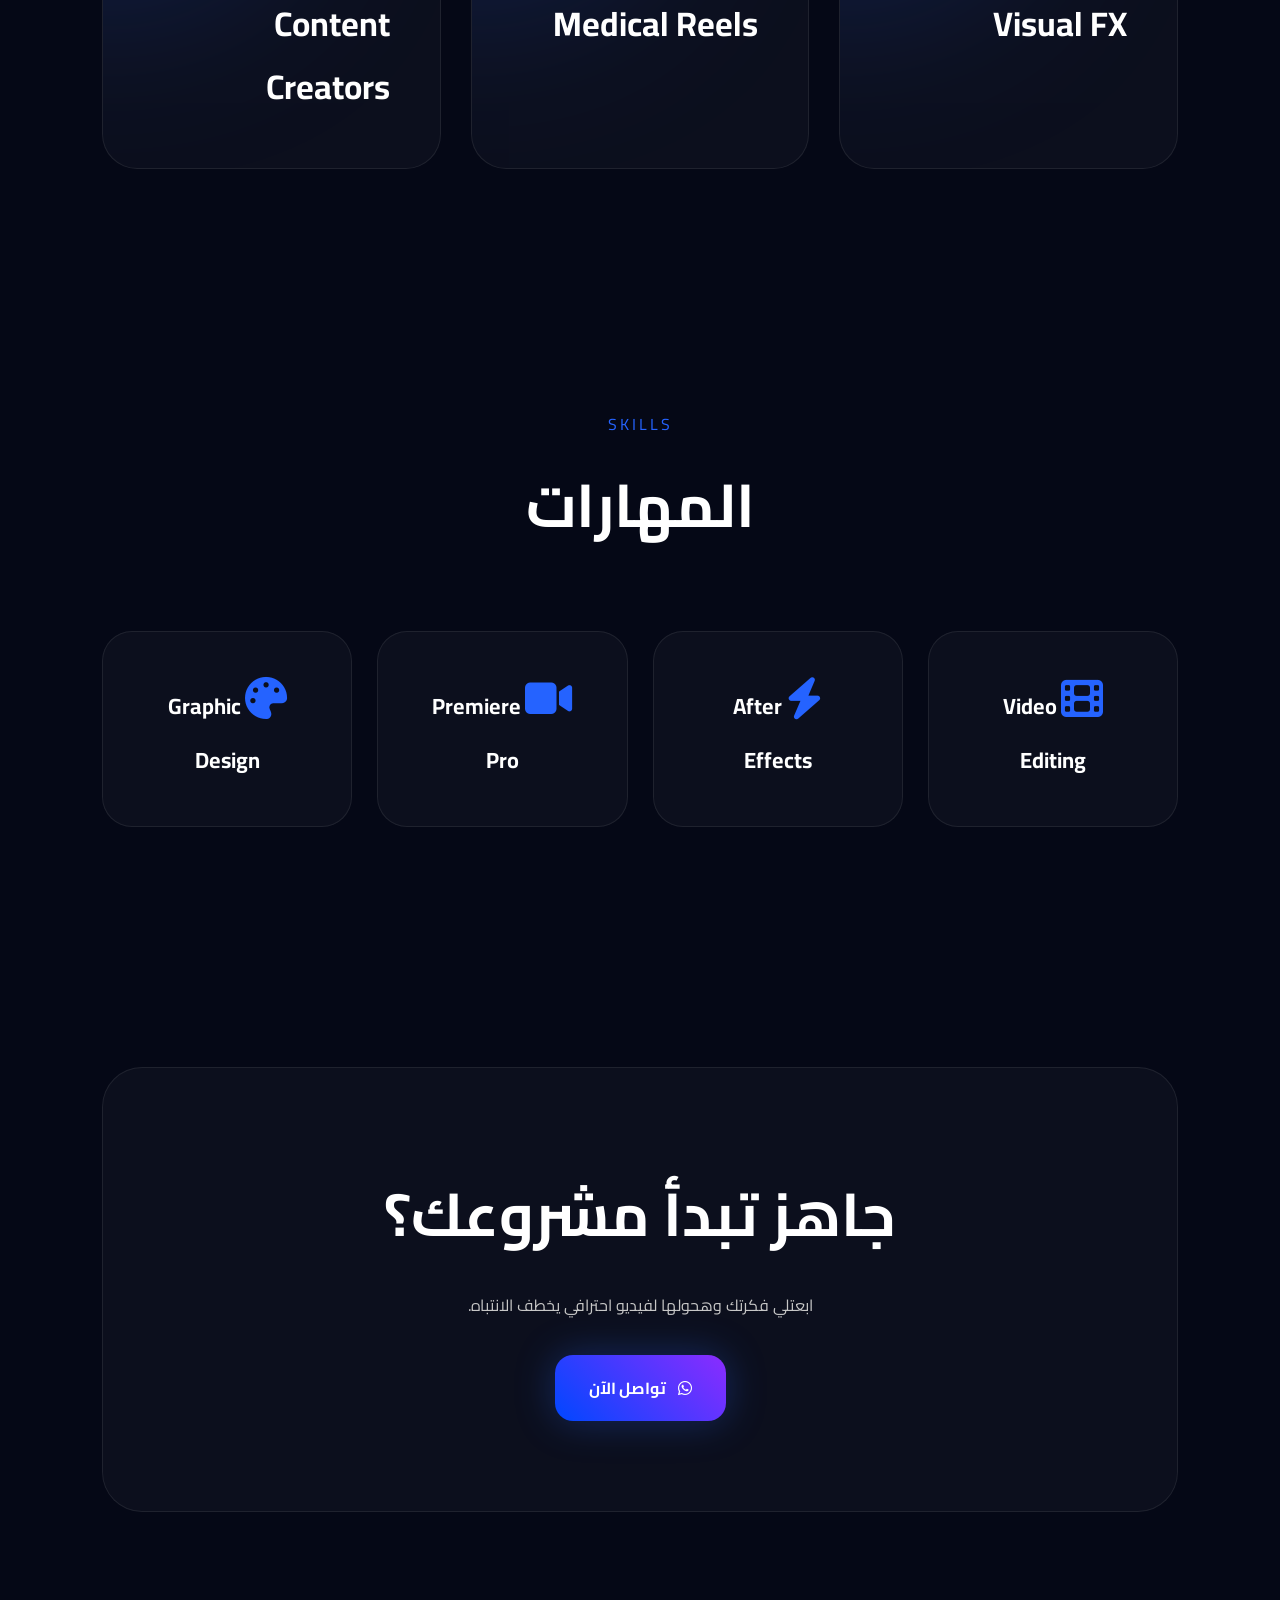
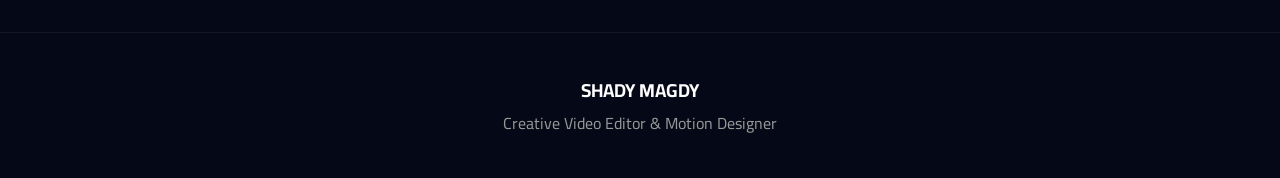
==== commit 57a2ca3a: "Update index.html" ====
--- a/index.html
+++ b/index.html
@@ -157,13 +157,12 @@
     </div>
 
   </section>
-
-      <!-- TASBEEH -->
+        <!-- TASBEEH -->
 <section class="tasbeeh-section">
 
   <div class="tasbeeh-content">
-    <p>سُبْحَانَ اللَّهِ وَبِحَمْدِهِ</p>
-    <p>سُبْحَانَ اللَّهِ الْعَظِيمِ</p>
+    <p>استغفر الله العظيم</p>
+    <p>الذي لا اله الا هو الحي القيوم وأتوب إليه</p>
   </div>
 
 </section>
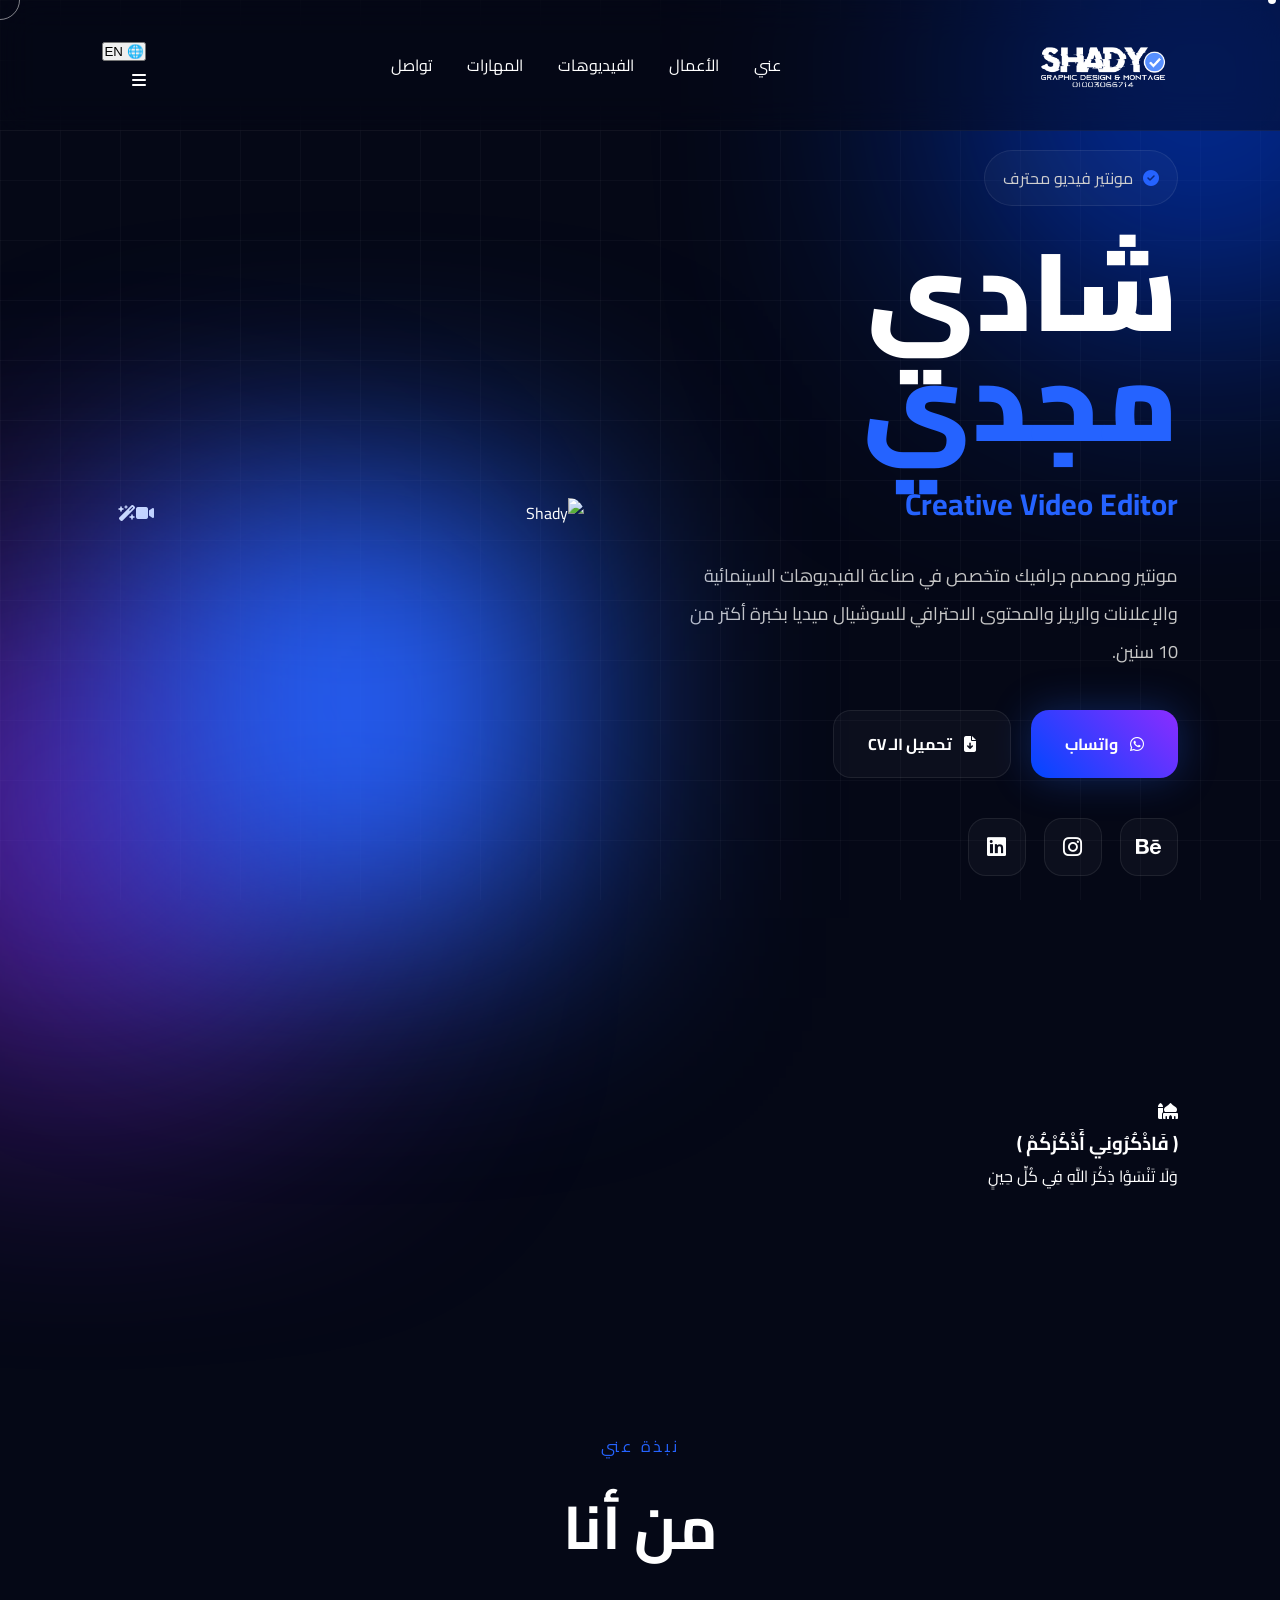
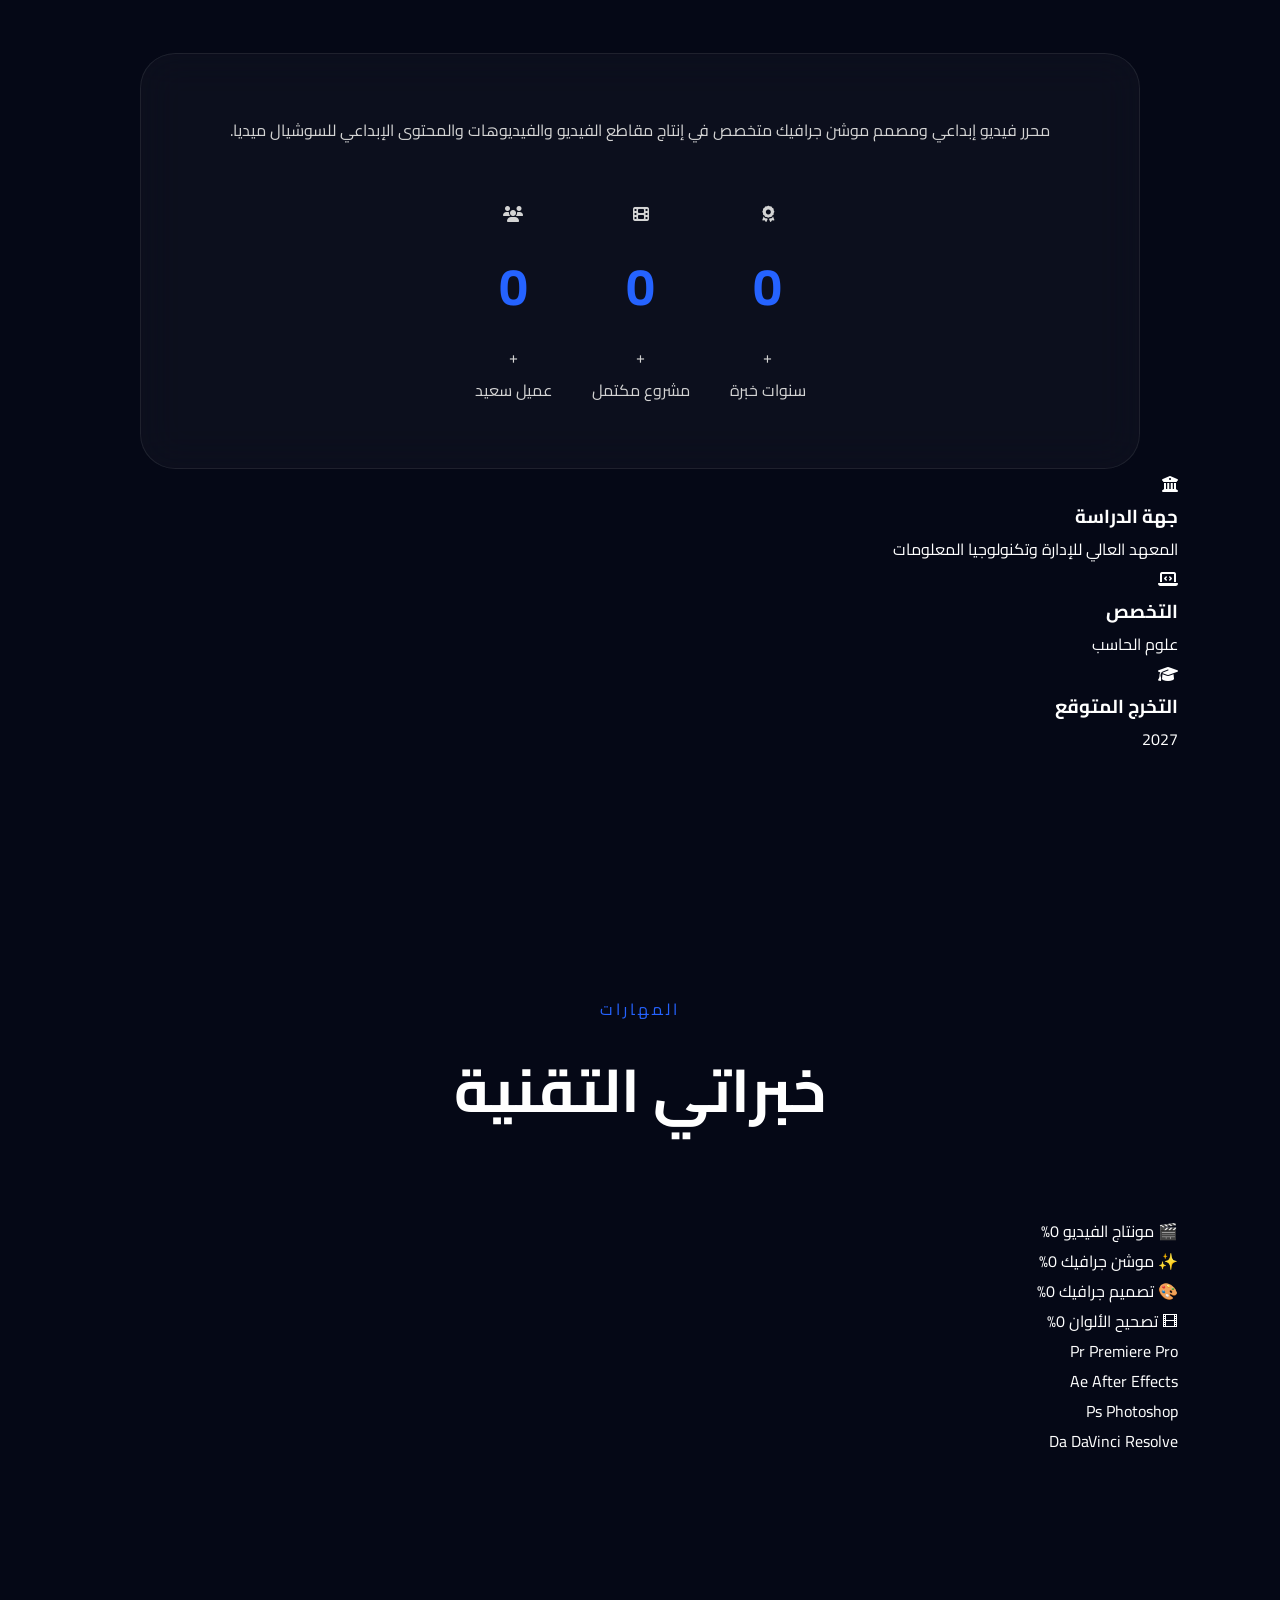
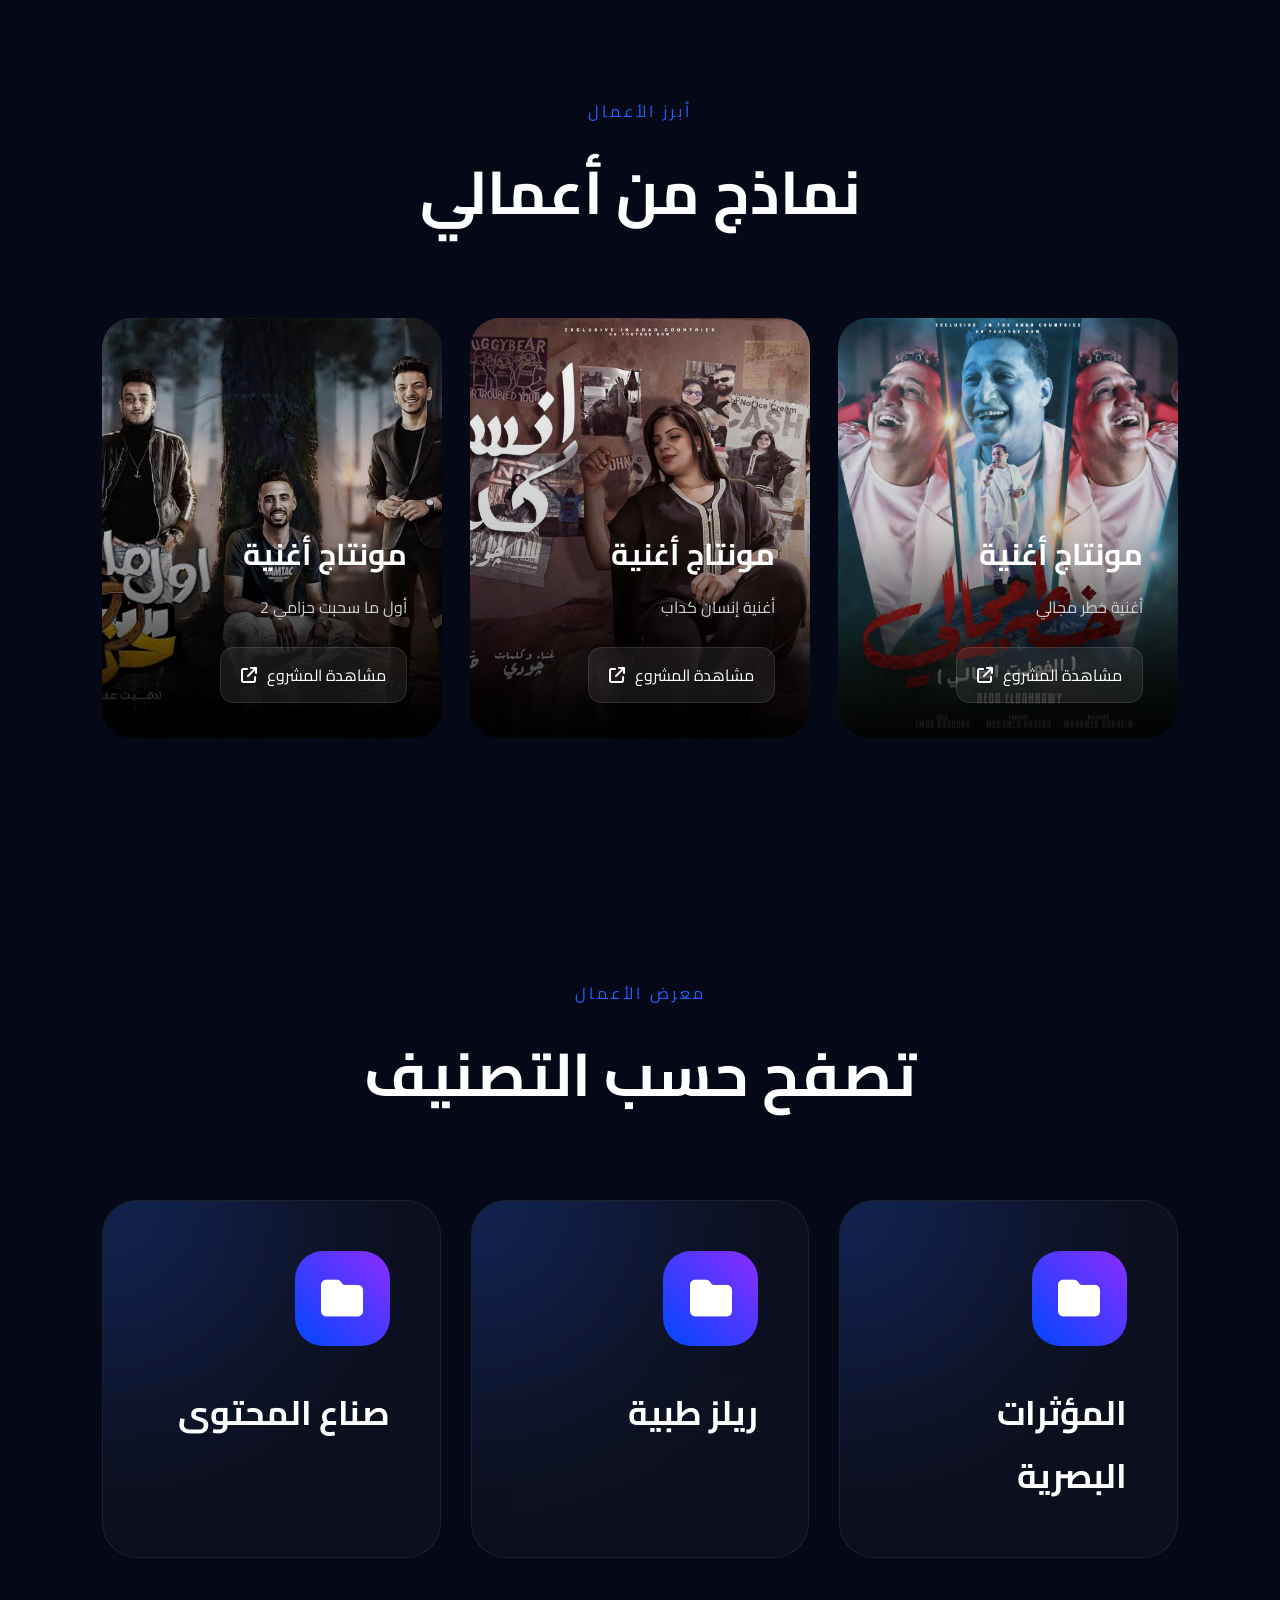
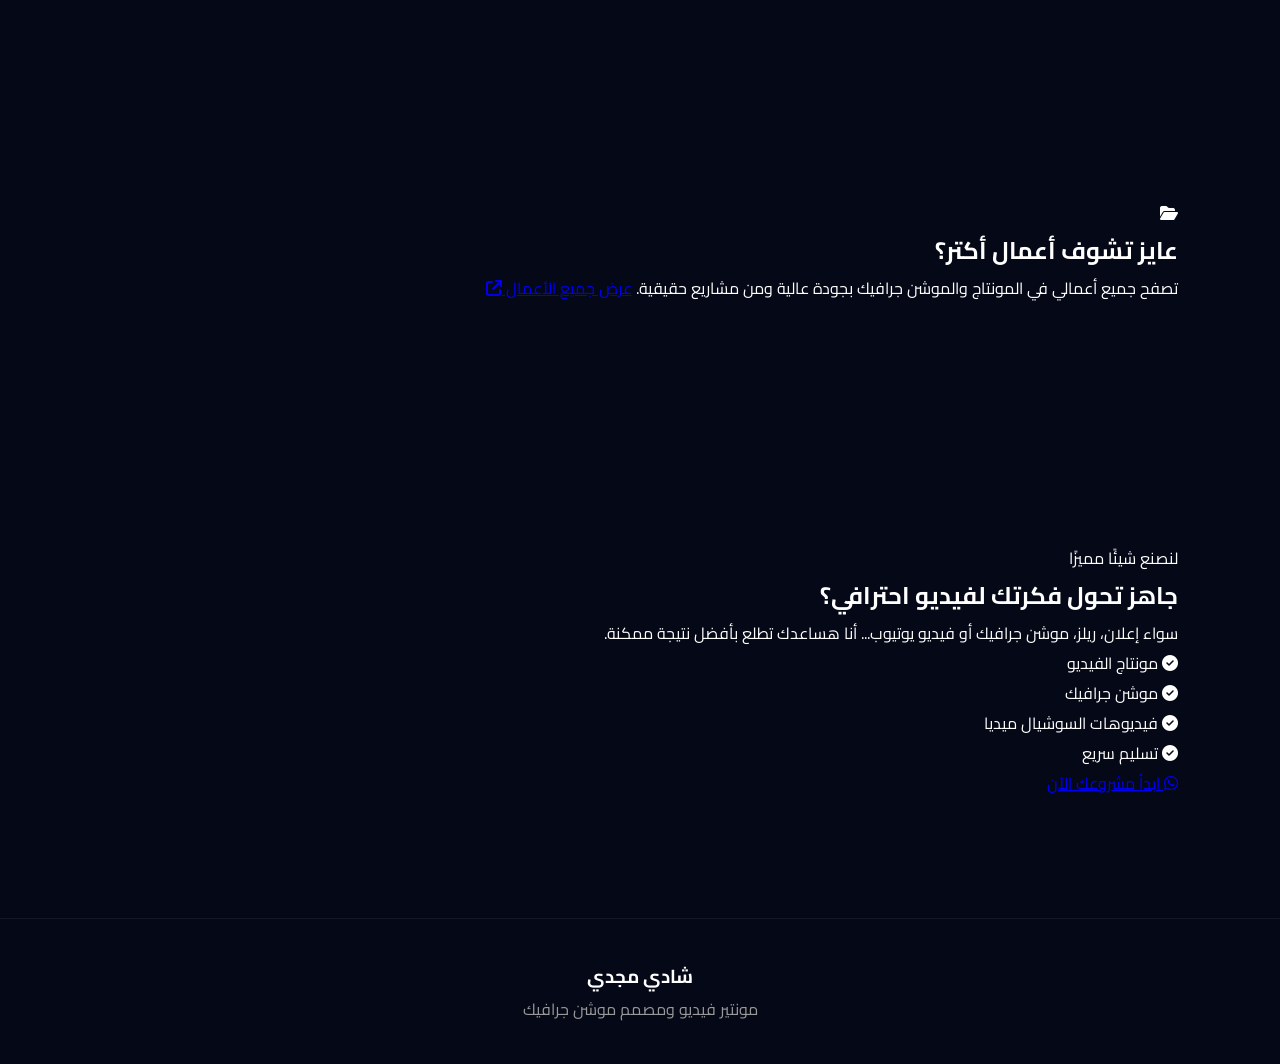
==== commit fddb5eb4: "Update index.html" ====
--- a/index.html
+++ b/index.html
@@ -1,12 +1,9 @@
-<!-- ========================= index.html ========================= -->
 <!DOCTYPE html>
 <html lang="ar" dir="rtl">
-
 <head>
     <meta charset="UTF-8">
-  <meta name="viewport" content="width=device-width, initial-scale=1.0">
-
-  <title>Shady Magdy | Portfolio</title>
+    <meta name="viewport" content="width=device-width, initial-scale=1.0">
+    <title>Shady Magdy | Creative Editor</title>
 
   <!-- 👇 ده اللي بيخلي اللينك يظهر بصورة -->
   <meta property="og:title" content="Shady Magdy | Portfolio" />
@@ -14,451 +11,455 @@
   <meta property="og:image" content="https://shadymagdy222.github.io/portfolio/preview.jpg" />
   <meta property="og:url" content="https://shadymagdy222.github.io/portfolio/" />
 
-  <meta charset="UTF-8">
-  <meta name="viewport" content="width=device-width, initial-scale=1.0">
-
-  <title>Shady Magdy | Creative Editor</title>
-
-  <!-- CSS -->
-  <link rel="stylesheet" href="style.css">
-
-  <!-- FONT AWESOME -->
-  <link rel="stylesheet"
-    href="https://cdnjs.cloudflare.com/ajax/libs/font-awesome/6.5.2/css/all.min.css"/>
-
-  <!-- FONT -->
-  <link rel="preconnect" href="https://fonts.googleapis.com">
-  <link rel="preconnect" href="https://fonts.gstatic.com" crossorigin>
-
-  <link
-    href="https://fonts.googleapis.com/css2?family=Cairo:wght@300;400;500;600;700;800;900&display=swap"
-    rel="stylesheet">
-
+    <!-- CSS -->
+    <link rel="stylesheet" href="style.css">
+
+    <!-- FONT AWESOME -->
+    <link rel="stylesheet" href="https://cdnjs.cloudflare.com/ajax/libs/font-awesome/6.5.2/css/all.min.css"/>
+
+    <!-- FONT -->
+    <link rel="preconnect" href="https://fonts.googleapis.com">
+    <link rel="preconnect" href="https://fonts.gstatic.com" crossorigin>
+    <link href="https://fonts.googleapis.com/css2?family=Cairo:wght@300;400;500;600;700;800;900&display=swap" rel="stylesheet">
 </head>
-
 <body>
 
-  <!-- LOADER -->
-  <div class="loader">
-  <img src="logo.png" alt="logo" class="loader-logo">
+    <!-- AUDIO -->
+    <audio id="introSound">
+        <source src="intro.mp3" type="audio/mpeg">
+    </audio>
+
+    <!-- LOADER -->
+    <div class="loader">
+        <div class="loader-content">
+            <img src="logo.png" alt="logo" class="loader-logo">
+            <div class="loading-bar"></div>
+        </div>
+    </div>
+
+    <!-- CURSOR -->
+    <div class="cursor-dot"></div>
+    <div class="cursor-outline"></div>
+
+    <!-- BACKGROUND EFFECTS -->
+    <div class="grid-bg"></div>
+    <div id="particles-js"></div> <!-- 3D Floating Particles -->
+    <div class="blur blur1"></div>
+    <div class="blur blur2"></div>
+
+    <!-- NAVBAR -->
+    <nav>
+        <a href="javascript:void(0)" class="logo" onclick="scrollToTop()">
+        <img src="logo.png" alt="logo">
+            </a>
+        
+        <div class="nav-links">
+            <a href="#about" class="magnetic" id="nav-about">عني</a>
+
+            <a href="#portfolio" class="magnetic" id="nav-portfolio">الأعمال</a>
+
+            <a href="#videos" class="magnetic" id="nav-videos">الفيديوهات</a>
+
+            <a href="#skills" class="magnetic" id="nav-skills">المهارات</a>
+
+            <a href="#contact" class="magnetic" id="nav-contact">تواصل</a>
+        </div>
+
+        <!-- Mobile Menu Toggle -->
+        <div class="nav-actions">
+
+    <button id="langToggle" class="lang-btn">
+        🌐 EN
+    </button>
+
+    <div class="menu-toggle">
+        <i class="fa-solid fa-bars"></i>
+    </div>
+
 </div>
-
-  <!-- CURSOR -->
-  <div class="cursor-dot"></div>
-  <div class="cursor-outline"></div>
-
-  <!-- BACKGROUND -->
-  <div class="grid-bg"></div>
-
-  <div class="blur blur1"></div>
-  <div class="blur blur2"></div>
-
-  <!-- NAVBAR -->
-  <nav>
-
-   <div class="logo">
-  <img src="logo.png" alt="logo">
+    </nav>
+
+    <!-- HERO -->
+    <section class="hero">
+        <!-- LEFT -->
+        <div class="hero-text reveal">
+            <span class="hero-tag">
+                <i class="fa-solid fa-circle-check"></i>
+                مونتير فيديو محترف
+            </span>
+            <h1>
+                شادي <span>مجدي</span>
+            </h1>
+            <h2 class="typing"></h2>
+            <p>
+                مونتير ومصمم جرافيك متخصص في صناعة الفيديوهات السينمائية والإعلانات والريلز والمحتوى الاحترافي للسوشيال ميديا بخبرة أكتر من 10 سنين.
+            </p>
+            <div class="hero-buttons">
+                <a href="https://wa.me/201003066714" target="_blank" class="main-btn magnetic">
+                    <i class="fa-brands fa-whatsapp"></i> واتساب
+                </a>
+                <a href="cv.pdf" target="_blank" class="glass-btn magnetic">
+                    <i class="fa-solid fa-file-arrow-down"></i> تحميل الـ CV
+                </a>
+            </div>
+            <!-- SOCIAL -->
+            <div class="socials">
+                <a href="https://www.behance.net/shadymagdy222003" target="_blank" class="magnetic"><i class="fa-brands fa-behance"></i></a>
+                <a href="https://www.instagram.com/shadymagdy222/" target="_blank" class="magnetic"><i class="fa-brands fa-instagram"></i></a>
+                <a href="https://www.linkedin.com/in/shadymagdy222003/" target="_blank" class="magnetic"><i class="fa-brands fa-linkedin"></i></a>
+            </div>
+        </div>
+
+        <!-- RIGHT -->
+        <div class="hero-image reveal">
+            <img src="shady.png" alt="Shady">
+            <div class="image-glow"></div>
+            <!-- 3D Floating Elements -->
+            <div class="floating-icon icon-1"><i class="fa-solid fa-video"></i></div>
+            <div class="floating-icon icon-2"><i class="fa-solid fa-wand-magic-sparkles"></i></div>
+        </div>
+    </section>
+  
+    <!-- TASBEEH -->
+    <!-- ISLAMIC QUOTE -->
+
+<section class="quote-section">
+
+    <div class="quote-card reveal">
+
+        <i class="fa-solid fa-mosque"></i>
+
+        <h3>
+            ﴿ فَاذْكُرُونِي أَذْكُرْكُمْ ﴾
+        </h3>
+
+        <p>
+            وَلَا تَنْسَوْا ذِكْرَ اللَّهِ فِي كُلِّ حِينٍ
+        </p>
+
+    </div>
+
+</section>
+    <!-- ABOUT -->
+    <section class="about" id="about">
+        <div class="section-head reveal">
+            <span>نبذة عني</span>
+            <h2>من أنا</h2>
+        </div>
+        <div class="about-box reveal box-3d">
+            <p>
+                
+محرر فيديو إبداعي ومصمم موشن جرافيك متخصص في إنتاج مقاطع الفيديو والفيديوهات والمحتوى الإبداعي للسوشيال ميديا.
+            </p>
+            <div class="stats">
+                
+
+    <div class="stat reveal">
+
+        <i class="fa-solid fa-award"></i>
+
+        <h3 class="counter" data-target="10">0</h3>
+
+        <span>+</span>
+
+        <p>سنوات خبرة</p>
+
+    </div>
+
+    <div class="stat reveal">
+
+        <i class="fa-solid fa-film"></i>
+
+        <h3 class="counter" data-target="150">0</h3>
+
+        <span>+</span>
+
+        <p>مشروع مكتمل</p>
+
+    </div>
+
+    <div class="stat reveal">
+
+        <i class="fa-solid fa-users"></i>
+
+        <h3 class="counter" data-target="80">0</h3>
+
+        <span>+</span>
+
+        <p>عميل سعيد</p>
+        
+
+    </div>
+    
+
 </div>
-
-    <div class="nav-links">
-
-      <a href="#about">عني</a>
-      <a href="#portfolio">الأعمال</a>
-      <a href="#videos">الفيديوهات</a>
-      <a href="#skills">المهارات</a>
-      <a href="#contact">تواصل</a>
-
-    </div>
-
-  </nav>
-
-  <!-- HERO -->
-  <section class="hero">
-
-    <!-- LEFT -->
-    <div class="hero-text reveal">
-
-      <span class="hero-tag">
-
-        <i class="fa-solid fa-circle-check"></i>
-        PROFESSIONAL VIDEO EDITOR
-
-      </span>
-
-      <h1>
-
-        SHADY
-        <span>MAGDY</span>
-
-      </h1>
-
-      <h2 class="typing"></h2>
-
-      <p>
-
-        مونتير ومصمم جرافيك متخصص في صناعة
-        الفيديوهات السينمائية والإعلانات والريلز
-        والمحتوى الاحترافي للسوشيال ميديا
-        بخبرة أكتر من 10 سنين.
-
-      </p>
-
-      <div class="hero-buttons"><div class="hero-buttons">
-
-  <a href="https://wa.me/201003066714"
-    target="_blank"
-    class="main-btn magnetic">
-
-    <i class="fa-brands fa-whatsapp"></i>
-    واتساب
-
-  </a>
-
-<a href="cv.pdf"
-  target="_blank"
-  class="glass-btn magnetic">
-
-  <i class="fa-solid fa-file-arrow-down"></i>
-  تحميل الـ CV
-
-</a>
+        </div>
+<div class="education-grid reveal">
+
+    <div class="edu-card">
+        <i class="fa-solid fa-building-columns"></i>
+        <h3>جهة الدراسة</h3>
+        <p>المعهد العالي للإدارة وتكنولوجيا المعلومات</p>
+    </div>
+
+    <div class="edu-card">
+        <i class="fa-solid fa-laptop-code"></i>
+        <h3>التخصص</h3>
+        <p>علوم الحاسب</p>
+    </div>
+
+    <div class="edu-card">
+        <i class="fa-solid fa-graduation-cap"></i>
+        <h3>التخرج المتوقع</h3>
+        <p>2027</p>
+    </div>
 
 </div>
-
-      </div>
-
-      <!-- SOCIAL -->
-<div class="socials">
-
-  <a href="https://www.behance.net/shadymagdy222003" target="_blank">
-    <i class="fa-brands fa-behance"></i>
-  </a>
-
-  <a href="https://www.instagram.com/shadymagdy222/" target="_blank">
-    <i class="fa-brands fa-instagram"></i>
-  </a>
-
-  <a href="https://www.linkedin.com/in/shadymagdy222003/" target="_blank">
-    <i class="fa-brands fa-linkedin"></i>
-  </a>
+        
+    </section>
+
+
+    <!-- SKILLS -->
+    <section class="skills" id="skills">
+        <div class="section-head reveal">
+            <span>المهارات</span>
+            <h2>خبراتي التقنية</h2>
+        </div>
+        <div class="skills-grid">
+           <div class="skills-wrapper reveal">
+
+    <!-- Left -->
+    <div class="expertise">
+
+        <div class="skill-item">
+
+            <div class="skill-head">
+                <span>🎬 مونتاج الفيديو</span>
+                <span class="skill-number" data-target="95">0%</span>
+            </div>
+
+            <div class="progress">
+                <div class="progress-fill" data-progress="95"></div>
+            </div>
+
+        </div>
+
+        <div class="skill-item">
+
+            <div class="skill-head">
+                <span>✨ موشن جرافيك</span>
+                <span class="skill-number" data-target="90">0%</span>
+            </div>
+
+            <div class="progress">
+                <div class="progress-fill" style="--width:90%"></div>
+            </div>
+
+        </div>
+
+        <div class="skill-item">
+
+            <div class="skill-head">
+                <span>🎨 تصميم جرافيك</span>
+                <span class="skill-number" data-target="95">0%</span>
+            </div>
+
+            <div class="progress">
+                <div class="progress-fill" style="--width:95%"></div>
+            </div>
+
+        </div>
+
+        <div class="skill-item">
+
+            <div class="skill-head">
+                <span>🎞 تصحيح الألوان</span>
+                <span class="skill-number" data-target="80">0%</span>
+            </div>
+
+            <div class="progress">
+                <div class="progress-fill" style="--width:80%"></div>
+            </div>
+
+        </div>
+
+    </div>
+
+    <!-- Right -->
+
+    <div class="software-grid">
+
+        <div class="software-card">Pr <span>Premiere Pro</span></div>
+
+        <div class="software-card">Ae <span>After Effects</span></div>
+
+        <div class="software-card">Ps <span>Photoshop</span></div>
+
+        <div class="software-card">Da <span>DaVinci Resolve</span></div>
+
+    </div>
 
 </div>
-
-    </div>
-
-    <!-- RIGHT -->
-    <div class="hero-image reveal">
-
-      <!-- حط صورتك -->
-      <img src="me.jpg" alt="Shady">
-
-      <div class="image-glow"></div>
-
-    </div>
-
-  </section>
-        <!-- TASBEEH -->
-<section class="tasbeeh-section">
-
-  <div class="tasbeeh-content">
-    <p>استغفر الله العظيم</p>
-    <p>الذي لا اله الا هو الحي القيوم وأتوب إليه</p>
-  </div>
+    </section>
+
+    <!-- PORTFOLIO -->
+    <section class="portfolio" id="portfolio">
+        <div class="section-head reveal">
+            <span>أبرز الأعمال</span>
+            <h2>نماذج من أعمالي</h2>
+        </div>
+        <div class="portfolio-grid">
+            <!-- CARD 1 -->
+            <div class="portfolio-card reveal tilt-card" onclick="openProject('https://www.youtube.com/watch?v=jfX-ZgX3OZI')">
+                <img src="خطر مجالي.jpg" alt="work">
+                <div class="overlay">
+                    <div class="overlay-content">
+                        <h3>مونتاج أغنية</h3>
+                        <p>أغنية خطر مجالي</p>
+                        <div class="view-btn">مشاهدة المشروع <i class="fa-solid fa-arrow-up-right-from-square"></i></div>
+                    </div>
+                </div>
+            </div>
+            <!-- CARD 2 -->
+            <div class="portfolio-card reveal tilt-card" onclick="openProject('https://www.youtube.com/watch?v=7Pe4hD36bJY')">
+                <img src="انسان كداب.jpg" alt="work">
+                <div class="overlay">
+                    <div class="overlay-content">
+                        <h3>مونتاج أغنية</h3>
+                        <p>أغنية إنسان كداب</p>
+                        <div class="view-btn">مشاهدة المشروع <i class="fa-solid fa-arrow-up-right-from-square"></i></div>
+                    </div>
+                </div>
+            </div>
+            <!-- CARD 3 -->
+            <div class="portfolio-card reveal tilt-card" onclick="openProject('https://www.youtube.com/watch?v=O1tbY0Ht7Vg')">
+                <img src="اول ما سحبت حزامي.jpg" alt="work">
+                <div class="overlay">
+                    <div class="overlay-content">
+                        <h3>مونتاج أغنية</h3>
+                        <p>أول ما سحبت حزامي 2</p>
+                        <div class="view-btn">مشاهدة المشروع <i class="fa-solid fa-arrow-up-right-from-square"></i></div>
+                    </div>
+                </div>
+            </div>
+        </div>
+    </section>
+
+    <!-- VIDEO FOLDERS -->
+    <section class="folders-section" id="videos">
+        <div class="section-head reveal">
+            <span>معرض الأعمال</span>
+            <h2>تصفح حسب التصنيف</h2>
+        </div>
+        <div class="folders-grid">
+            <a href="VisualFX.html" target="_blank" class="folder-card reveal tilt-card">
+                <div class="folder-icon"><i class="fa-solid fa-folder"></i></div>
+                <h3>المؤثرات البصرية</h3>
+            </a>
+            <a href="Medical.html" target="_blank" class="folder-card reveal tilt-card">
+                <div class="folder-icon"><i class="fa-solid fa-folder"></i></div>
+                <h3>ريلز طبية</h3>
+            </a>
+            <a href="Content Creators.html" target="_blank" class="folder-card reveal tilt-card">
+                <div class="folder-icon"><i class="fa-solid fa-folder"></i></div>
+                <h3>صناع المحتوى</h3>
+            </a>
+        </div>
+    </section>
+
+    <section class="portfolio-drive reveal">
+
+    <div class="drive-box">
+
+        <div class="drive-icon">
+            <i class="fa-solid fa-folder-open"></i>
+        </div>
+
+        <h2>عايز تشوف أعمال أكتر؟</h2>
+
+        <p>
+            تصفح جميع أعمالي في المونتاج والموشن جرافيك بجودة عالية ومن مشاريع حقيقية.
+
+        <a href="https://drive.google.com/drive/u/0/folders/1rAPfFu5Oa6Apwdiz8BED5EP6wfSd0ves"
+           target="_blank"
+           class="drive-btn magnetic">
+
+            عرض جميع الأعمال
+            <i class="fa-solid fa-arrow-up-right-from-square"></i>
+
+        </a>
+
+    </div>
 
 </section>
-    
-  <!-- ABOUT -->
-  <section class="about" id="about">
-
-    <div class="section-head">
-
-      <span>ABOUT ME</span>
-      <h2>عني</h2>
-
-    </div>
-
-    <div class="about-box reveal">
-
-      <p>
-
-        Creative Video Editor & Motion Designer
-        متخصص في صناعة الإعلانات والفيديوهات
-        السينمائية والمحتوى الإبداعي للسوشيال ميديا.
-
-      </p>
-
-      <div class="stats">
-
-        <div class="stat">
-
-          <h3>10+</h3>
-          <p>سنين خبرة</p>
-
-        </div>
-
-        <div class="stat">
-
-          <h3>100+</h3>
-          <p>مشروع</p>
-
-        </div>
-
-        <div class="stat">
-
-          <h3>50+</h3>
-          <p>عميل</p>
-
-        </div>
-
-      </div>
-
-    </div>
-
-  </section>
-
-  <!-- PORTFOLIO -->
-  <section class="portfolio" id="portfolio">
-
-    <div class="section-head">
-
-      <span>PORTFOLIO</span>
-      <h2>أشهر الأعمال</h2>
-
-    </div>
-
-    <div class="portfolio-grid">
-
-      <!-- CARD -->
-      <div class="portfolio-card reveal"
-        onclick="openProject('https://www.youtube.com/watch?v=jfX-ZgX3OZI')">
-
-        <img src="خطر مجالي.jpg" alt="work">
-
-        <div class="overlay">
-
-          <h3>Video Lyrics</h3>
-          <p>أغنية خطر مجالي</p>
-
-          <div class="view-btn">
-
-            مشاهدة المشروع
-            <i class="fa-solid fa-arrow-up-right-from-square"></i>
-
-          </div>
-
-        </div>
-
-      </div>
-
-      <!-- CARD -->
-      <div class="portfolio-card reveal"
-        onclick="openProject('https://www.youtube.com/watch?v=7Pe4hD36bJY')">
-
-        <img src="انسان كداب.jpg" alt="work">
-
-        <div class="overlay">
-
-          <h3>Video Lyrics</h3>
-          <p>أغنية إنسان كداب</p>
-
-          <div class="view-btn">
-
-            مشاهدة المشروع
-            <i class="fa-solid fa-arrow-up-right-from-square"></i>
-
-          </div>
-
-        </div>
-
-      </div>
-
-      <!-- CARD -->
-      <div class="portfolio-card reveal"
-        onclick="openProject('https://your-link3.com')">
-
-        <img src="اول ما سحبت حزامي.jpg" alt="work">
-
-        <div class="overlay">
-
-          <h3>Video Lyrics</h3>
-          <p>أول ما سحبت حزامي 2</p>
-
-          <div class="view-btn">
-
-            مشاهدة المشروع
-            <i class="fa-solid fa-arrow-up-right-from-square"></i>
-
-          </div>
-
-        </div>
-
-      </div>
-
-    </div>
-
-  </section>
-
-  <!-- VIDEO FOLDERS -->
-  <section class="folders-section"
-    id="videos">
-
-    <div class="section-head">
-
-      <span>VIDEO FOLDERS</span>
-
-      <h2>
-        مجلدات الفيديوهات
-      </h2>
-
-    </div>
-
-    <div class="folders-grid">
-
-      <!-- ADS -->
-      <a href="VisualFX.html"
-      target="_blank"
-        class="folder-card">
-
-        <div class="folder-icon">
-
-          <i class="fa-solid fa-folder"></i>
-
-        </div>
-
-        <h3>
-          Visual FX
-        </h3>
-
-      </a>
-
-      <!-- MUSIC -->
-      <a href="Medical.html"
-      target="_blank"
-        class="folder-card">
-
-        <div class="folder-icon">
-
-          <i class="fa-solid fa-folder"></i>
-
-        </div>
-
-        <h3>
-          Medical Reels
-        </h3>
-
-      </a>
-
-      <!-- REELS -->
-      <a href="Content Creators.html"
-      target="_blank"
-        class="folder-card">
-
-        <div class="folder-icon">
-
-          <i class="fa-solid fa-folder"></i>
-
-        </div>
-
-        <h3>
-          Content Creators
-        </h3>
-
-      </a>
-
-    </div>
-
-  </section>
-
-  <!-- SKILLS -->
-  <section class="skills" id="skills">
-
-    <div class="section-head">
-
-      <span>SKILLS</span>
-      <h2>المهارات</h2>
-
-    </div>
-
-    <div class="skills-grid">
-
-      <div class="skill reveal">
-
-        <i class="fa-solid fa-film"></i>
-        <span>Video Editing</span>
-
-      </div>
-
-      <div class="skill reveal">
-
-        <i class="fa-solid fa-bolt"></i>
-        <span>After Effects</span>
-
-      </div>
-
-      <div class="skill reveal">
-
-        <i class="fa-solid fa-video"></i>
-        <span>Premiere Pro</span>
-
-      </div>
-
-      <div class="skill reveal">
-
-        <i class="fa-solid fa-palette"></i>
-        <span>Graphic Design</span>
-
-      </div>
-
-    </div>
-
-  </section>
-
-  <!-- CONTACT -->
-  <section class="contact" id="contact">
-
-    <div class="contact-box reveal">
-
-      <h2>
-        جاهز تبدأ مشروعك؟
-      </h2>
-
-      <p>
-        ابعتلي فكرتك وهحولها لفيديو احترافي يخطف الانتباه.
-      </p>
-
-      <a href="https://wa.me/201003066714"
-        target="_blank"
-        class="main-btn magnetic">
-
-        <i class="fa-brands fa-whatsapp"></i>
-        تواصل الآن
-
-      </a>
-
-    </div>
-
-  </section>
-
-  <!-- FOOTER -->
-  <footer>
-
-    <h3>
-      SHADY MAGDY
-    </h3>
-
-    <p>
-      Creative Video Editor & Motion Designer
-    </p>
-
-  </footer>
-
-  <!-- JS -->
-  <audio id="introSound">
-  <source src="intro.mp3" type="audio/mpeg">
-</audio>
-
-<script src="script.js"></script>
-
+
+    <!-- CONTACT CTA -->
+<section class="cta-section" id="contact">
+
+    <div class="cta-card reveal">
+
+        <div class="cta-content">
+
+            <span class="cta-tag">
+                لنصنع شيئًا مميزًا
+            </span>
+
+            <h2>
+                جاهز تحول فكرتك
+                <span>لفيديو احترافي؟</span>
+            </h2>
+
+            <p>
+                سواء إعلان، ريلز، موشن جرافيك أو فيديو يوتيوب...
+                أنا هساعدك تطلع بأفضل نتيجة ممكنة.
+            </p>
+
+            <div class="cta-features">
+
+                <div>
+                    <i class="fa-solid fa-circle-check"></i>
+                    مونتاج الفيديو
+                </div>
+
+                <div>
+                    <i class="fa-solid fa-circle-check"></i>
+                    موشن جرافيك
+                </div>
+
+                <div>
+                    <i class="fa-solid fa-circle-check"></i>
+                    فيديوهات السوشيال ميديا
+                </div>
+
+                <div>
+                    <i class="fa-solid fa-circle-check"></i>
+                    تسليم سريع
+                </div>
+
+            </div>
+
+            <a href="https://wa.me/201003066714"
+               target="_blank"
+               class="cta-btn magnetic">
+
+                <i class="fa-brands fa-whatsapp"></i>
+
+                ابدأ مشروعك الآن
+
+            </a>
+
+        </div>
+
+    </div>
+
+</section>
+    <!-- FOOTER -->
+    <footer>
+        <h3>شادي مجدي</h3>
+        <p>مونتير فيديو ومصمم موشن جرافيك</p>
+    </footer>
+
+    <!-- JS -->
+    <script src="script.js"></script>
 </body>
-
 </html>
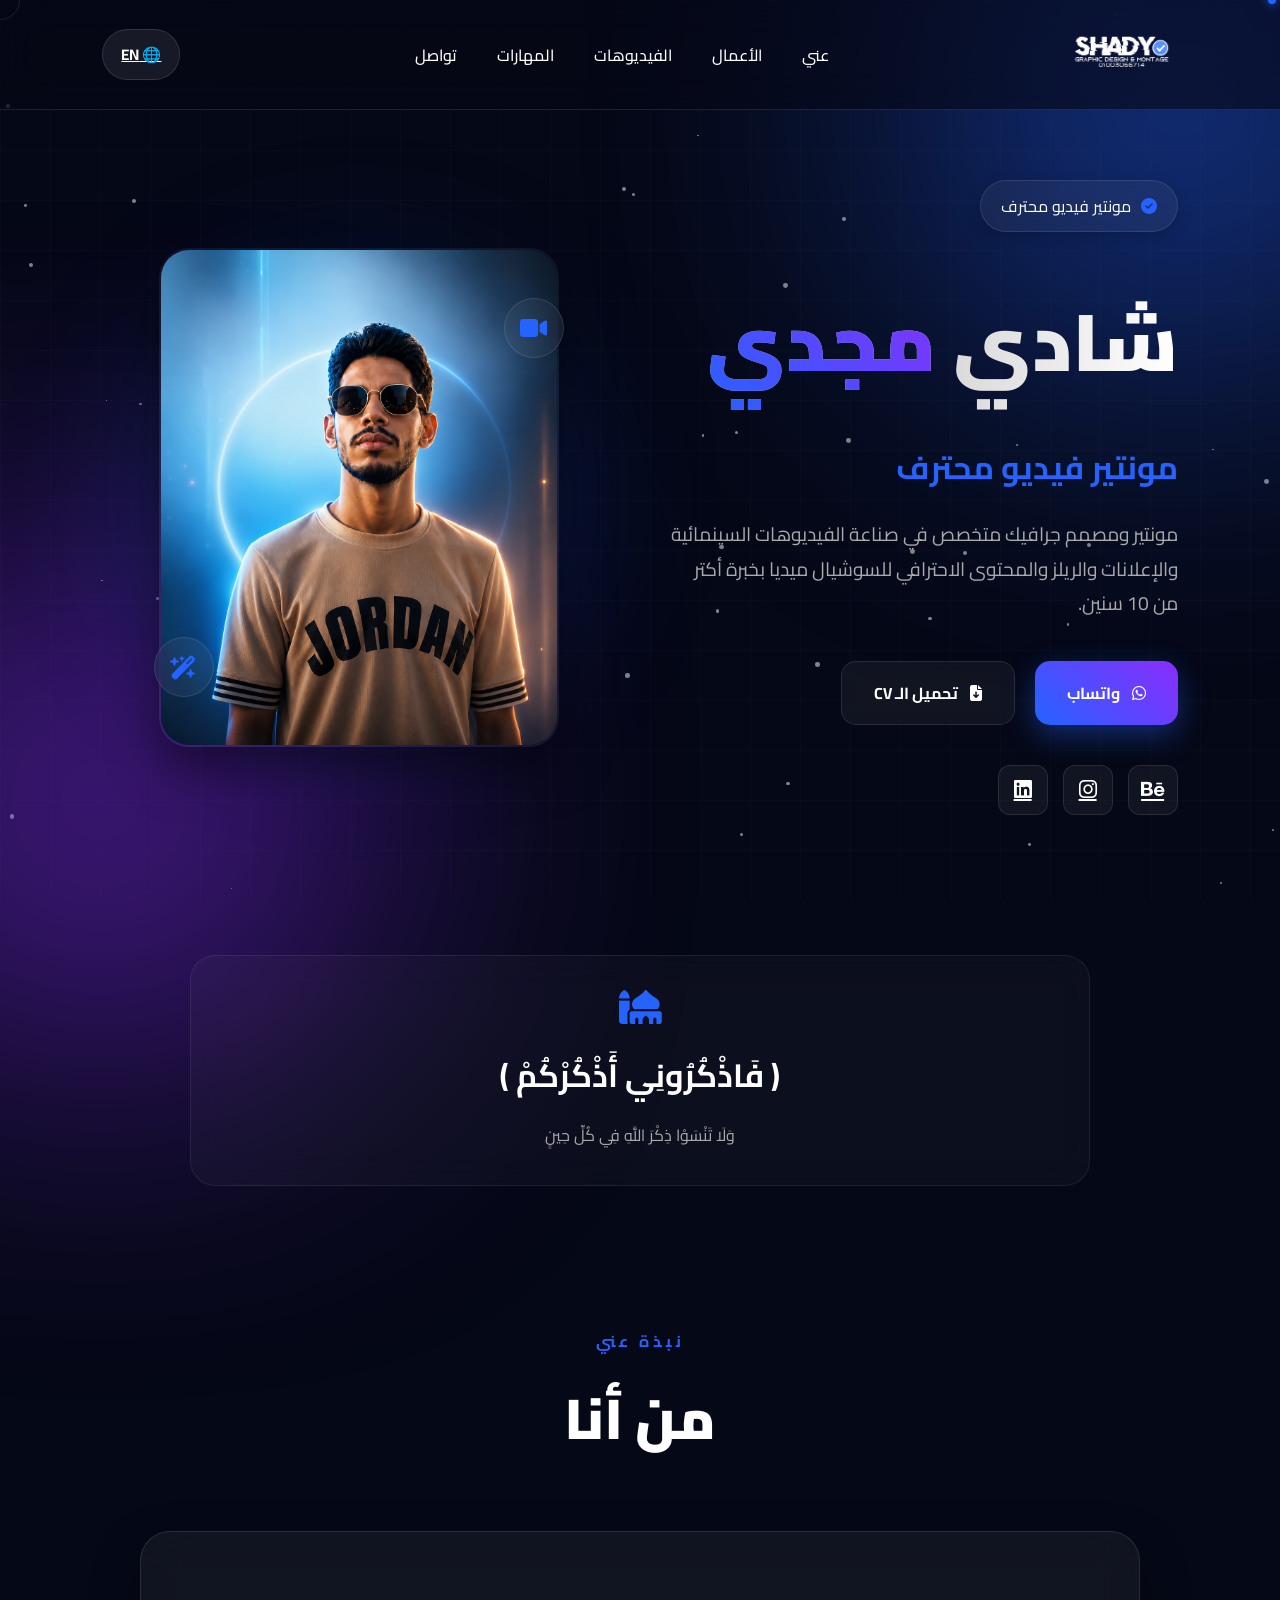
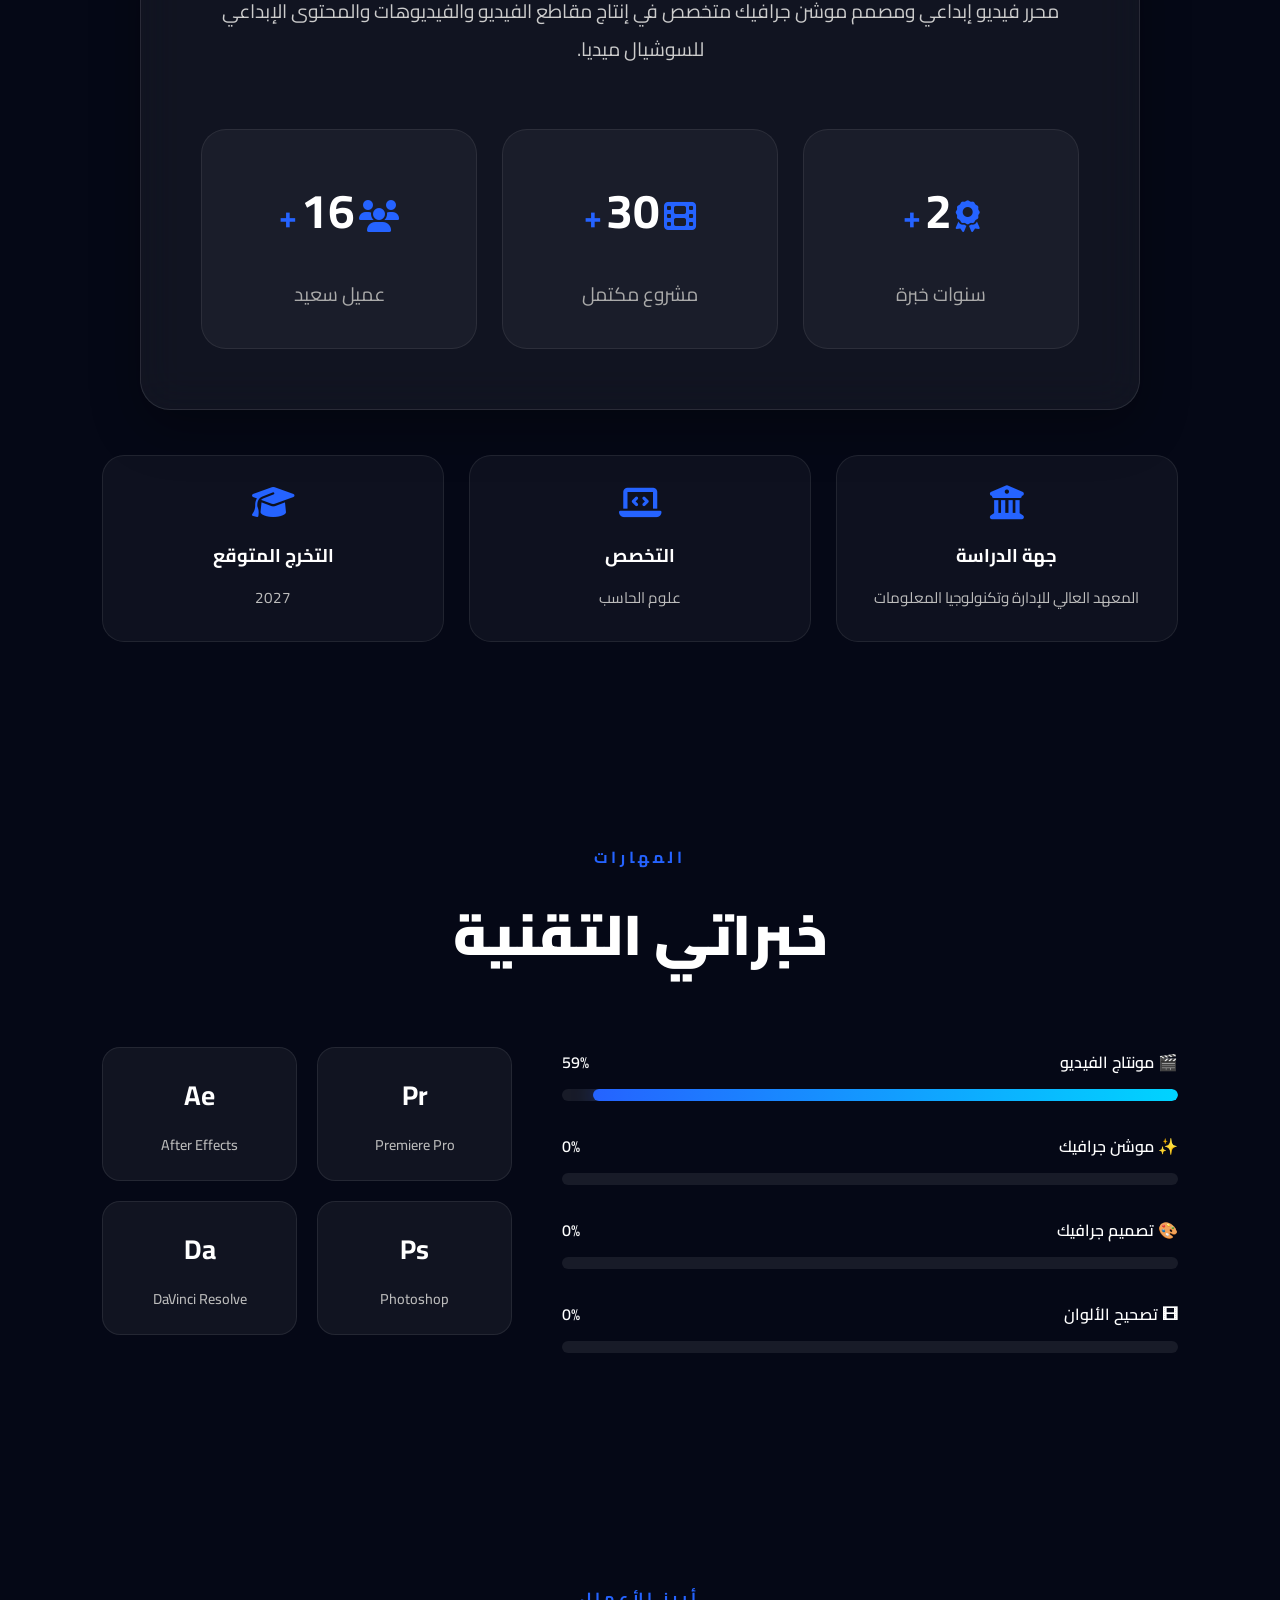
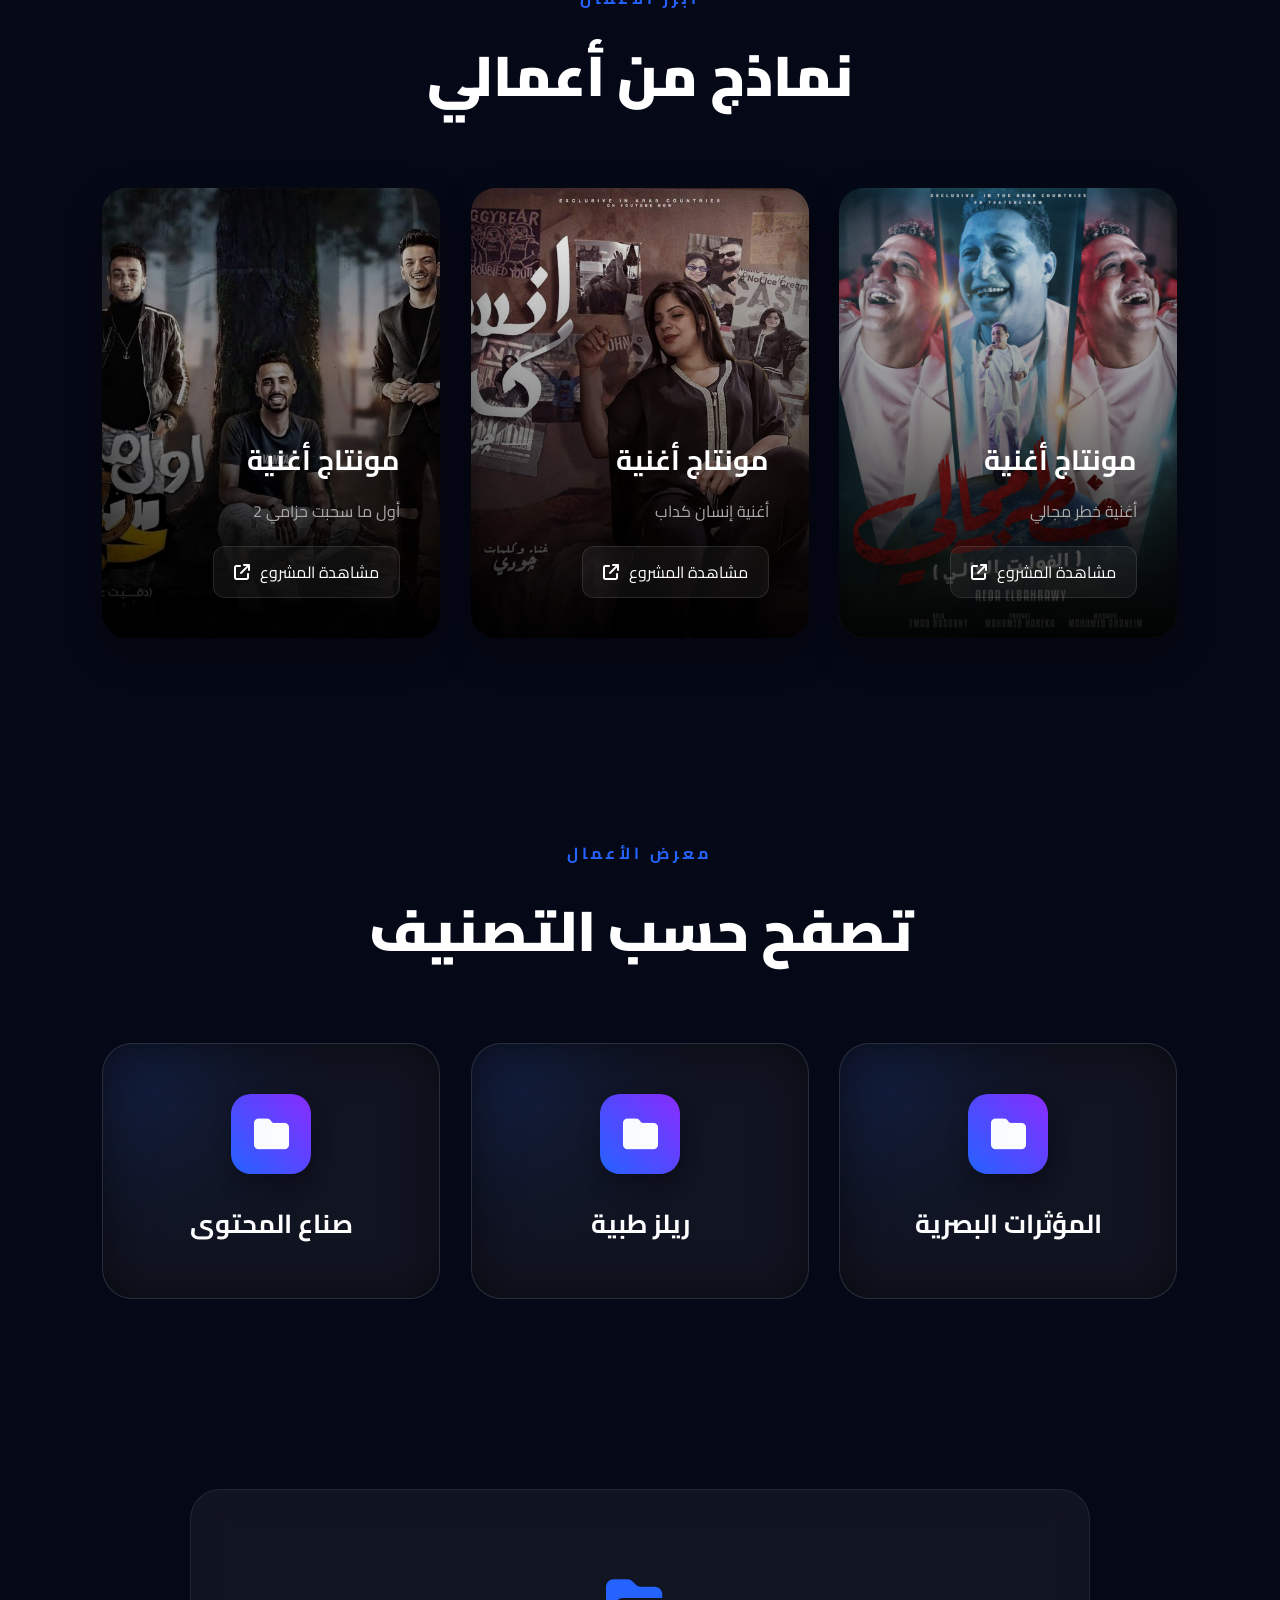
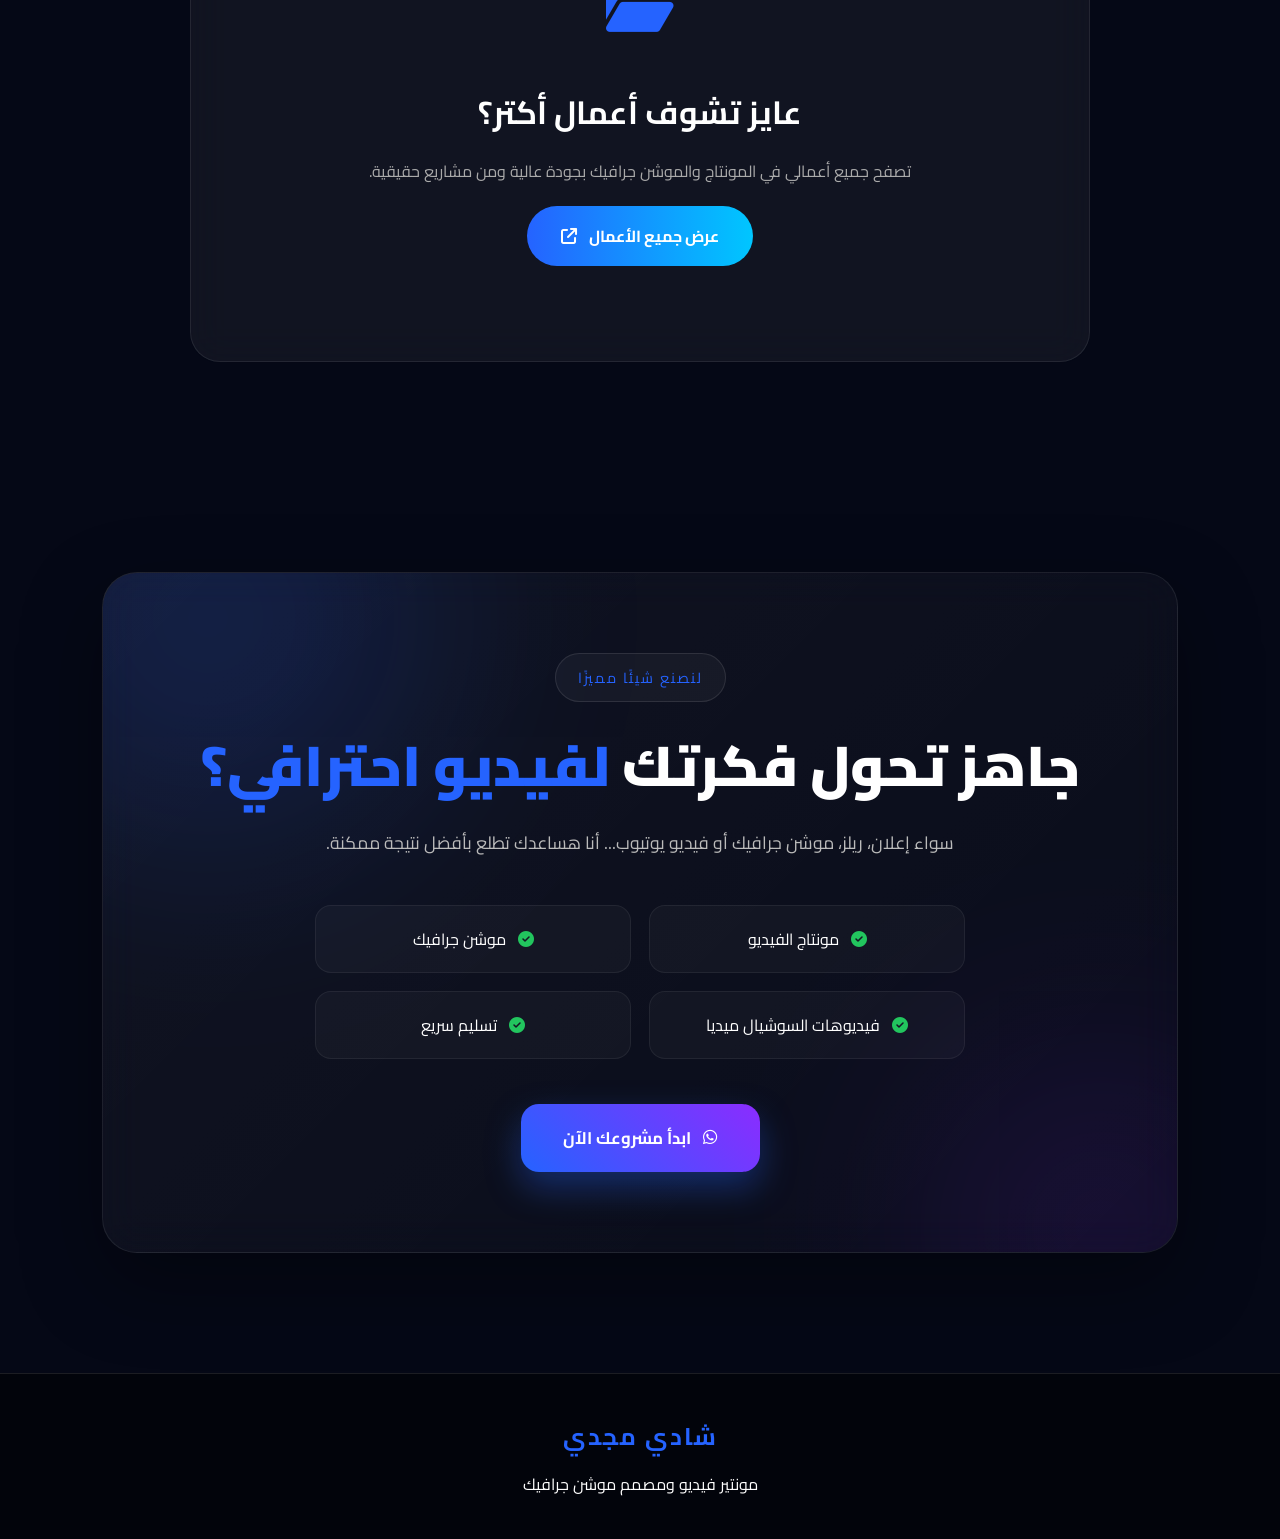
==== commit c9784793: "Update index.html" ====
--- a/index.html
+++ b/index.html
@@ -52,25 +52,20 @@
         <a href="javascript:void(0)" class="logo" onclick="scrollToTop()">
         <img src="logo.png" alt="logo">
             </a>
-        
         <div class="nav-links">
-            <a href="#about" class="magnetic" id="nav-about">عني</a>
-
-            <a href="#portfolio" class="magnetic" id="nav-portfolio">الأعمال</a>
-
-            <a href="#videos" class="magnetic" id="nav-videos">الفيديوهات</a>
-
-            <a href="#skills" class="magnetic" id="nav-skills">المهارات</a>
-
-            <a href="#contact" class="magnetic" id="nav-contact">تواصل</a>
+            <a href="#about" class="magnetic">عني</a>
+            <a href="#portfolio" class="magnetic">الأعمال</a>
+            <a href="#videos" class="magnetic">الفيديوهات</a>
+            <a href="#skills" class="magnetic">المهارات</a>
+            <a href="#contact" class="magnetic">تواصل</a>
         </div>
 
         <!-- Mobile Menu Toggle -->
         <div class="nav-actions">
 
-    <button id="langToggle" class="lang-btn">
+    <a href="en.html" class="lang-btn">
         🌐 EN
-    </button>
+    </a>
 
     <div class="menu-toggle">
         <i class="fa-solid fa-bars"></i>
--- a/style.css
+++ b/style.css
@@ -1,673 +1,1276 @@
-/* ========================= style.css ========================= */
-
-*{
-  margin:0;
-  padding:0;
-  box-sizing:border-box;
-}
-
-html{
-  scroll-behavior:smooth;
-}
-
-body{
-  font-family:'Cairo',sans-serif;
-  background:#050816;
-  color:white;
-  overflow-x:hidden;
-  cursor:none;
-}
-
-/* LOADER */
-
-.loader-logo{
-  width:400px;
-  height:auto;
-  animation:pulse 1.5s infinite;
-}
-
-.loader{
-  position:fixed;
-  inset:0;
-  background:#050816;
-  display:flex;
-  justify-content:center;
-  align-items:center;
-  z-index:999999;
-  transition:1s;
-}
-
-.loader h1{
-  font-size:90px;
-  font-weight:900;
-  color:#2563ff;
-  letter-spacing:8px;
-}
-
-/* CURSOR */
-
-.cursor-dot{
-  width:8px;
-  height:8px;
-  background:white;
-  border-radius:50%;
-  position:fixed;
-  pointer-events:none;
-  z-index:999999;
-  transform:translate(-50%,-50%);
-}
-
-.cursor-outline{
-  width:40px;
-  height:40px;
-  border:1px solid rgba(255,255,255,.5);
-  border-radius:50%;
-  position:fixed;
-  pointer-events:none;
-  z-index:999999;
-  transform:translate(-50%,-50%);
-}
-
-/* BG */
-
-.grid-bg{
-  position:fixed;
-  width:100%;
-  height:100%;
+:root {
+  --primary: #2563ff;
+  --secondary: #8b2cff;
+  --dark: #050816;
+  --glass: rgba(255, 255, 255, 0.05);
+  --border: rgba(255, 255, 255, 0.1);
+}
+
+* {
+  margin: 0;
+  padding: 0;
+  box-sizing: border-box;
+}
+
+html {
+  scroll-behavior: smooth;
+}
+
+body {
+  font-family: 'Cairo', sans-serif;
+  background: var(--dark);
+  color: white;
+  overflow-x: hidden;
+  cursor: none;
+}
+
+/* ================= LOADER ================= */
+.loader {
+  position: fixed;
+  inset: 0;
+  background: var(--dark);
+  display: flex;
+  justify-content: center;
+  align-items: center;
+  z-index: 999999;
+  transition: opacity 1s, visibility 1s;
+}
+.loader-content {
+  text-align: center;
+}
+.loader-logo {
+  width: 250px;
+  height: auto;
+  animation: float 2s ease-in-out infinite;
+  margin-bottom: 20px;
+}
+.loading-bar {
+  width: 200px;
+  height: 4px;
+  background: var(--glass);
+  border-radius: 10px;
+  overflow: hidden;
+  margin: 0 auto;
+  position: relative;
+}
+.loading-bar::after {
+  content: '';
+  position: absolute;
+  left: 0;
+  top: 0;
+  height: 100%;
+  width: 0;
+  background: var(--primary);
+  animation: loading 1.5s ease-in-out forwards;
+}
+
+@keyframes loading {
+  0% { width: 0; }
+  100% { width: 100%; }
+}
+
+/* ================= CURSOR ================= */
+.cursor-dot {
+  width: 8px;
+  height: 8px;
+  background: var(--primary);
+  border-radius: 50%;
+  position: fixed;
+  pointer-events: none;
+  z-index: 999999;
+  transform: translate(-50%, -50%);
+  box-shadow: 0 0 10px var(--primary);
+}
+
+.cursor-outline {
+  width: 40px;
+  height: 40px;
+  border: 1px solid var(--border);
+  border-radius: 50%;
+  position: fixed;
+  pointer-events: none;
+  z-index: 999999;
+  transform: translate(-50%, -50%);
+  transition: width 0.2s, height 0.2s, border-color 0.2s;
+}
+
+/* ================= BG & PARTICLES ================= */
+.grid-bg {
+  position: fixed;
+  width: 100vw;
+  height: 100vh;
   background-image:
-  linear-gradient(rgba(255,255,255,.03) 1px,transparent 1px),
-  linear-gradient(90deg,rgba(255,255,255,.03) 1px,transparent 1px);
-
-  background-size:60px 60px;
-  z-index:-10;
-}
-
-.blur{
-  position:fixed;
-  width:400px;
-  height:400px;
-  border-radius:50%;
-  filter:blur(140px);
-  z-index:-2;
-}
-
-.blur1{
-  background:#0047ff;
-  top:-120px;
-  right:-120px;
-}
-
-.blur2{
-  background:#8b2cff;
-  bottom:-120px;
-  left:-120px;
-}
-
-/* NAVBAR */
-
-nav{
-  width:100%;
-  padding:25px 8%;
-  display:flex;
-  justify-content:space-between;
-  align-items:center;
-  position:fixed;
-  top:0;
-  z-index:999;
-  backdrop-filter:blur(18px);
-  background:rgba(5,8,22,.45);
-  border-bottom:1px solid rgba(255,255,255,.05);
-}
-
-.logo img{
-  height:80px;
-  width:auto;
-  display:block;
-  transition:0.4s;
-}
-
-.logo img:hover{
-  transform:scale(1.1) rotate(-2deg);
-}
-
-.nav-links{
-  display:flex;
-  gap:35px;
-}
-
-.nav-links a{
-  color:white;
-  text-decoration:none;
-  position:relative;
-  transition:.4s;
-}
-
-.nav-links a::after{
-  content:'';
-  position:absolute;
-  width:0;
-  height:2px;
-  background:#2563ff;
-  right:0;
-  bottom:-6px;
-  transition:.4s;
-}
-
-.nav-links a:hover::after{
-  width:100%;
-}
-
-.nav-links a:hover{
-  color:#2563ff;
-}
-
-/* HERO */
-
-.hero{
-  min-height:100vh;
-  padding:150px 8% 100px;
-  display:flex;
-  justify-content:space-between;
-  align-items:center;
-  gap:80px;
-}
-
-.hero-text{
-  flex:1;
-}
-
-.hero-tag{
-  display:inline-flex;
-  align-items:center;
-  gap:10px;
-  padding:12px 18px;
-  border-radius:30px;
-  border:1px solid rgba(255,255,255,.08);
-  background:rgba(255,255,255,.03);
-  margin-bottom:30px;
-  color:#cfcfcf;
-}
-
-.hero-tag i{
-  color:#2563ff;
-}
-
-.hero-text h1{
-  font-size:110px;
-  line-height:1;
-  margin-bottom:20px;
-  font-weight:900;
-}
-
-.hero-text h1 span{
-  color:#2563ff;
-}
-
-.typing{
-  color:#2563ff;
-  font-size:30px;
-  min-height:45px;
-  margin-bottom:25px;
-}
-
-.hero-text p{
-  max-width:650px;
-  line-height:2.1;
-  color:#c7c7c7;
-  font-size:18px;
-  margin-bottom:40px;
-}
+    linear-gradient(rgba(255,255,255,.02) 1px, transparent 1px),
+    linear-gradient(90deg, rgba(255,255,255,.02) 1px, transparent 1px);
+  background-size: 50px 50px;
+  z-index: -10;
+  perspective: 1000px;
+}
+
+#particles-js {
+  position: fixed;
+  width: 100vw;
+  height: 100vh;
+  z-index: -9;
+  pointer-events: none;
+}
+
+.particle {
+  position: absolute;
+  background: white;
+  border-radius: 50%;
+  opacity: 0.5;
+  animation: drift linear infinite;
+}
+
+@keyframes drift {
+  0% { transform: translateY(0) rotate(0deg); opacity: 0; }
+  50% { opacity: 0.8; }
+  100% { transform: translateY(-100vh) rotate(360deg); opacity: 0; }
+}
+
+.blur {
+  position: fixed;
+  width: 500px;
+  height: 500px;
+  border-radius: 50%;
+  filter: blur(150px);
+  z-index: -2;
+  opacity: 0.6;
+  animation: pulseBlur 8s infinite alternate;
+}
+
+.blur1 { background: var(--primary); top: -150px; right: -150px; }
+.blur2 { background: var(--secondary); bottom: -150px; left: -150px; }
+
+@keyframes pulseBlur {
+  0% { transform: scale(1) translate(0, 0); }
+  100% { transform: scale(1.2) translate(50px, 50px); }
+}
+
+/* ================= NAVBAR ================= */
+nav {
+  width: 100%;
+  padding: 20px 8%;
+  display: flex;
+  justify-content: space-between;
+  align-items: center;
+  position: fixed;
+  top: 0;
+  z-index: 999;
+  backdrop-filter: blur(20px);
+  background: rgba(5,8,22,.6);
+  border-bottom: 1px solid var(--border);
+}
+.logo img { height: 60px; transition: 0.4s; }
+.logo img:hover { transform: scale(1.1) rotate(-5deg); filter: drop-shadow(0 0 10px var(--primary)); }
+.nav-links { display: flex; gap: 40px; }
+.nav-links a {
+  color: white;
+  text-decoration: none;
+  font-weight: 500;
+  position: relative;
+  transition: 0.3s;
+}
+.nav-links a::after {
+  content: '';
+  position: absolute;
+  width: 0;
+  height: 2px;
+  background: var(--primary);
+  right: 0;
+  bottom: -5px;
+  transition: 0.3s ease-in-out;
+}
+.nav-links a:hover::after { width: 100%; }
+.nav-links a:hover { color: var(--primary); }
+
+.menu-toggle {
+  display: none;
+  font-size: 28px;
+  cursor: pointer;
+  color: white;
+}
+
+/* ================= HERO ================= */
+.hero {
+  min-height: 100vh;
+  padding: 180px 8% 100px;
+  display: flex;
+  justify-content: space-between;
+  align-items: center;
+  gap: 50px;
+}
+.hero-text { flex: 1; }
+.hero-tag {
+  display: inline-flex;
+  align-items: center;
+  gap: 10px;
+  padding: 10px 20px;
+  border-radius: 30px;
+  background: var(--glass);
+  border: 1px solid var(--border);
+  margin-bottom: 30px;
+  backdrop-filter: blur(10px);
+  box-shadow: 0 5px 15px rgba(0,0,0,0.2);
+}
+.hero-tag i { color: var(--primary); }
+.hero-text h1 {
+  font-size: 5rem;
+  font-weight: 900;
+  line-height: 2;
+  margin-bottom: 15px;
+  background: linear-gradient(to left, #fff, #aaa);
+  -webkit-background-clip: text;
+  -webkit-text-fill-color: transparent;
+}
+.hero-text h1 span {
+  background: linear-gradient(45deg, var(--primary), var(--secondary));
+  -webkit-background-clip: text;
+  -webkit-text-fill-color: transparent;
+}
+.typing { color: var(--primary); font-size: 2rem; min-height: 48px; margin-bottom: 20px; }
+.hero-text p { color: #aaa; font-size: 1.2rem; line-height: 1.8; margin-bottom: 40px; max-width: 600px; }
 
 /* BUTTONS */
-
-.hero-buttons{
-  display:flex;
-  gap:20px;
-  margin-bottom:40px;
-}
-
-.main-btn,
-.glass-btn{
-  padding:18px 34px;
-  border-radius:18px;
-  display:inline-flex;
-  align-items:center;
-  gap:12px;
-  text-decoration:none;
-  font-weight:700;
-  transition:.4s;
-}
-
-.main-btn{
-  background:linear-gradient(45deg,#0047ff,#8b2cff);
-  color:white;
-  box-shadow:0 0 40px rgba(37,99,255,.3);
-}
-
-.glass-btn{
-  background:rgba(255,255,255,.03);
-  border:1px solid rgba(255,255,255,.08);
-  color:white;
-}
-
-.main-btn:hover,
-.glass-btn:hover{
-  transform:translateY(-8px);
-}
-
-/* SOCIAL */
-
-.socials{
-  display:flex;
-  gap:18px;
-}
-
-.socials a{
-  width:58px;
-  height:58px;
-  border-radius:18px;
-  display:flex;
-  justify-content:center;
-  align-items:center;
-  color:white;
-  text-decoration:none;
-  background:rgba(255,255,255,.03);
-  border:1px solid rgba(255,255,255,.08);
-  font-size:22px;
-  transition:.4s;
-}
-
-.socials a:hover{
-  background:#2563ff;
-  transform:translateY(-8px);
-}
-
-/* HERO IMAGE */
-
-.hero-image{
-  flex:1;
-  display:flex;
-  justify-content:center;
-  position:relative;
-}
-
-.hero-image img{
-  width:100%;
-  max-width:430px;
-  border-radius:35px;
-  position:relative;
-  z-index:2;
-  animation:float 5s ease-in-out infinite;
-}
-
-.image-glow{
-  position:absolute;
-  width:420px;
-  height:420px;
-  background:#2563ff;
-  filter:blur(120px);
-  z-index:1;
-}
-
-@keyframes float{
-
-  50%{
-    transform:translateY(-20px);
+.hero-buttons { display: flex; gap: 20px; margin-bottom: 40px; }
+.main-btn, .glass-btn {
+  padding: 16px 32px;
+  border-radius: 15px;
+  display: inline-flex;
+  align-items: center;
+  gap: 12px;
+  text-decoration: none;
+  font-weight: bold;
+  transition: 0.4s;
+  position: relative;
+  overflow: hidden;
+}
+.main-btn {
+  background: linear-gradient(45deg, var(--primary), var(--secondary));
+  color: white;
+  box-shadow: 0 10px 30px rgba(37,99,255,0.4);
+}
+.main-btn::before {
+  content: ''; position: absolute; top: 0; left: -100%; width: 100%; height: 100%;
+  background: linear-gradient(90deg, transparent, rgba(255,255,255,0.2), transparent);
+  transition: 0.5s;
+}
+.main-btn:hover::before { left: 100%; }
+.glass-btn {
+  background: var(--glass);
+  border: 1px solid var(--border);
+  color: white;
+  backdrop-filter: blur(10px);
+}
+.main-btn:hover, .glass-btn:hover { transform: translateY(-5px) scale(1.05); }
+
+/* SOCIALS */
+.socials { display: flex; gap: 15px; }
+.socials a {
+  width: 50px; height: 50px;
+  border-radius: 12px;
+  background: var(--glass);
+  border: 1px solid var(--border);
+  display: flex; justify-content: center; align-items: center;
+  color: white; font-size: 1.3rem; transition: 0.4s;
+}
+.socials a:hover {
+  background: var(--primary);
+  transform: translateY(-8px) rotate(360deg);
+  box-shadow: 0 10px 20px rgba(37,99,255,0.4);
+}
+
+/* HERO IMAGE (3D Floating) */
+.hero-image { flex: 1; position: relative; display: flex; justify-content: center; align-items: center; }
+.hero-image img {
+  width: 100%; max-width: 400px;
+  border-radius: 30px;
+  position: relative; z-index: 2;
+  animation: float 6s ease-in-out infinite;
+  box-shadow: 0 20px 50px rgba(0,0,0,0.5);
+  border: 2px solid rgba(255,255,255,0.05);
+}
+.image-glow {
+  position: absolute; width: 100%; height: 100%;
+  background: radial-gradient(circle, var(--primary) 0%, transparent 70%);
+  filter: blur(80px); z-index: 1; opacity: 0.6;
+  animation: pulseGlow 4s infinite alternate;
+}
+.floating-icon {
+  position: absolute; width: 60px; height: 60px;
+  background: var(--glass); backdrop-filter: blur(10px); border: 1px solid var(--border);
+  border-radius: 50%; display: flex; justify-content: center; align-items: center;
+  font-size: 24px; color: var(--primary); z-index: 3;
+}
+.icon-1 { top: 10%; right: 10%; animation: float 4s ease-in-out infinite reverse; }
+.icon-2 { bottom: 10%; left: 10%; animation: float 5s ease-in-out infinite 1s; }
+
+@keyframes float {
+  0%, 100% { transform: translateY(0); }
+  50% { transform: translateY(-20px); }
+}
+@keyframes pulseGlow {
+  0% { transform: scale(0.8); opacity: 0.4; }
+  100% { transform: scale(1.1); opacity: 0.8; }
+}
+
+/* ================= GENERAL SECTIONS ================= */
+section { padding: 100px 8%; }
+.section-head { text-align: center; margin-bottom: 60px; }
+.section-head span { color: var(--primary); font-weight: bold; letter-spacing: 4px; text-transform: uppercase; }
+.section-head h2 { font-size: 3.5rem; margin-top: 10px; font-weight: 900; }
+
+/* ================= ISLAMIC QUOTE ================= */
+
+.quote-section{
+
+    padding:40px 8%;
+
+}
+
+.quote-card{
+
+    max-width:900px;
+
+    margin:auto;
+
+    text-align:center;
+
+    padding:35px;
+
+    border-radius:25px;
+
+    background:rgba(255,255,255,.03);
+
+    border:1px solid rgba(255,255,255,.08);
+
+    backdrop-filter:blur(18px);
+
+    transition:.4s;
+
+    position:relative;
+
+    overflow:hidden;
+
+}
+
+.quote-card::before{
+
+    content:"";
+
+    position:absolute;
+
+    inset:0;
+
+    background:
+    linear-gradient(
+        90deg,
+        transparent,
+        rgba(37,99,255,.08),
+        transparent
+    );
+
+    transform:translateX(-100%);
+
+    transition:1s;
+
+}
+
+.quote-card:hover::before{
+
+    transform:translateX(100%);
+
+}
+
+.quote-card:hover{
+
+    transform:translateY(-8px);
+
+    border-color:var(--primary);
+
+}
+
+.quote-card i{
+
+    font-size:34px;
+
+    color:var(--primary);
+
+    margin-bottom:20px;
+
+}
+
+.quote-card h3{
+
+    font-size:2rem;
+
+    margin-bottom:15px;
+
+    font-weight:700;
+
+}
+
+.quote-card p{
+
+    color:#aaa;
+
+    font-size:1rem;
+
+}
+/* ================= ABOUT ================= */
+.box-3d {
+  max-width: 1000px; margin: auto;
+  background: var(--glass); border: 1px solid var(--border);
+  padding: 60px; border-radius: 30px; text-align: center;
+  backdrop-filter: blur(20px);
+  transform-style: preserve-3d;
+  box-shadow: 0 20px 50px rgba(0,0,0,0.3);
+}
+.about-box p { font-size: 1.2rem; color: #ccc; line-height: 2; transform: translateZ(30px); }
+.stats{
+
+display:grid;
+
+grid-template-columns:repeat(auto-fit,minmax(220px,1fr));
+
+gap:25px;
+
+margin-top:60px;
+
+}
+
+.stat{
+
+padding:35px;
+
+border-radius:25px;
+
+background:rgba(255,255,255,.04);
+
+border:1px solid rgba(255,255,255,.08);
+
+transition:.4s;
+
+position:relative;
+
+overflow:hidden;
+
+}
+
+.stat::before{
+
+content:"";
+
+position:absolute;
+
+inset:0;
+
+background:linear-gradient(90deg,transparent,rgba(37,99,255,.12),transparent);
+
+transform:translateX(-100%);
+
+transition:1s;
+
+}
+
+.stat:hover::before{
+
+transform:translateX(100%);
+
+}
+
+.stat:hover{
+
+transform:translateY(-10px);
+
+border-color:var(--primary);
+
+}
+
+.stat i{
+
+font-size:32px;
+
+color:var(--primary);
+
+margin-bottom:18px;
+
+}
+
+.stat h3{
+
+display:inline-block;
+
+font-size:3rem;
+
+color:#fff;
+
+margin-bottom:10px;
+
+}
+
+.stat span{
+
+font-size:2rem;
+
+color:var(--primary);
+
+font-weight:bold;
+
+}
+
+.stat p{
+
+color:#aaa;
+
+margin-top:10px;
+
+}
+/* ================= 3D TILT CARDS (PORTFOLIO, FOLDERS, SKILLS) ================= */
+.tilt-card {
+  transform-style: preserve-3d;
+  transition: transform 0.1s ease-out; /* Smooth JS override */
+  will-change: transform;
+}
+.tilt-card::before { /* Inner Shadow for depth */
+    content: ''; position: absolute; inset: 0; box-shadow: inset 0 0 50px rgba(0,0,0,0.5); z-index: 1; border-radius: inherit; pointer-events: none;
+}
+
+/* PORTFOLIO GRID */
+.portfolio-grid { display: grid; grid-template-columns: repeat(auto-fit, minmax(320px, 1fr)); gap: 30px; }
+.portfolio-card {
+  position: relative; height: 450px; border-radius: 25px; overflow: hidden; cursor: pointer;
+  box-shadow: 0 15px 35px rgba(0,0,0,0.4);
+}
+.portfolio-card img { width: 100%; height: 100%; object-fit: cover; transition: 0.8s; }
+.portfolio-card .overlay {
+  position: absolute; inset: 0; background: linear-gradient(to top, rgba(0,0,0,0.9), transparent);
+  display: flex; flex-direction: column; justify-content: flex-end; padding: 40px; z-index: 2;
+}
+.overlay-content { transform: translateZ(60px); /* 3D Pop Out Text */ transition: 0.5s; }
+.overlay h3 { font-size: 28px; margin-bottom: 10px; color: white; }
+.overlay p { color: #aaa; margin-bottom: 20px; }
+.view-btn {
+  display: inline-flex; align-items: center; gap: 10px; padding: 10px 20px;
+  background: var(--glass); border: 1px solid var(--border); border-radius: 12px; transition: 0.4s;
+}
+.portfolio-card:hover img { transform: scale(1.15); filter: brightness(0.6); }
+.portfolio-card:hover .overlay-content { transform: translateZ(80px) translateY(-10px); }
+.portfolio-card:hover .view-btn { background: var(--primary); border-color: var(--primary); }
+
+/* FOLDERS GRID */
+.folders-grid { display: grid; grid-template-columns: repeat(auto-fit, minmax(300px, 1fr)); gap: 30px; }
+.folder-card {
+  background: var(--glass); border: 1px solid var(--border); border-radius: 30px;
+  padding: 50px 30px; text-align: center; text-decoration: none; color: white;
+  position: relative; overflow: hidden;
+}
+.folder-card::after {
+  content: ''; position: absolute; width: 150px; height: 150px; background: var(--primary);
+  border-radius: 50%; filter: blur(80px); top: -50px; left: -50px; opacity: 0.3; transition: 0.5s;
+}
+.folder-icon {
+  width: 80px; height: 80px; background: linear-gradient(45deg, var(--primary), var(--secondary));
+  border-radius: 20px; display: flex; justify-content: center; align-items: center; font-size: 35px;
+  margin: 0 auto 25px; transform: translateZ(50px); box-shadow: 0 10px 20px rgba(0,0,0,0.3);
+}
+.folder-card h3 { font-size: 26px; transform: translateZ(30px); }
+.folder-card:hover { border-color: var(--primary); }
+.folder-card:hover::after { opacity: 0.6; transform: scale(1.5); }
+
+/*================ SKILLS =================*/
+
+.skills-wrapper{
+
+display:grid;
+
+grid-template-columns:1.5fr 1fr;
+
+gap:50px;
+
+margin-top:60px;
+
+align-items:start;
+
+}
+
+.skill-item{
+
+margin-bottom:30px;
+
+}
+
+.skill-head{
+
+display:flex;
+
+justify-content:space-between;
+
+margin-bottom:12px;
+
+font-weight:600;
+
+}
+
+.progress{
+
+height:12px;
+
+background:rgba(255,255,255,.08);
+
+border-radius:50px;
+
+overflow:hidden;
+
+}
+
+.progress-fill{
+
+width:0;
+
+height:100%;
+
+background:linear-gradient(90deg,#2563ff,#00d4ff);
+
+border-radius:50px;
+
+transition:1.8s ease;
+
+box-shadow:0 0 20px rgba(37,99,255,.5);
+
+}
+
+.software-grid{
+
+display:grid;
+
+grid-template-columns:1fr 1fr;
+
+gap:20px;
+
+}
+
+.software-card{
+
+padding:22px;
+
+border-radius:18px;
+
+background:rgba(255,255,255,.05);
+
+border:1px solid rgba(255,255,255,.08);
+
+font-size:1.7rem;
+
+font-weight:bold;
+
+display:flex;
+
+flex-direction:column;
+
+align-items:center;
+
+justify-content:center;
+
+transition:.35s;
+
+cursor:pointer;
+
+}
+
+.software-card span{
+
+margin-top:10px;
+
+font-size:.9rem;
+
+font-weight:500;
+
+color:#bbb;
+
+text-align:center;
+
+}
+
+.software-card:hover{
+
+transform:translateY(-8px);
+
+border-color:var(--primary);
+
+box-shadow:0 15px 35px rgba(37,99,255,.2);
+
+}
+
+@media(max-width:900px){
+
+.skills-wrapper{
+
+grid-template-columns:1fr;
+
+}
+
+.software-grid{
+
+grid-template-columns:repeat(2,1fr);
+
+}
+
+}
+
+/* ================= CTA SECTION ================= */
+
+.cta-section{
+    padding:120px 8%;
+}
+
+.cta-card{
+
+    position:relative;
+
+    overflow:hidden;
+
+    max-width:1200px;
+
+    margin:auto;
+
+    border-radius:35px;
+
+    padding:80px 70px;
+
+    text-align:center;
+
+    background:
+    linear-gradient(
+        135deg,
+        rgba(255,255,255,.05),
+        rgba(255,255,255,.02)
+    );
+
+    border:1px solid rgba(255,255,255,.08);
+
+    backdrop-filter:blur(20px);
+
+    box-shadow:
+    0 30px 80px rgba(0,0,0,.35);
+
+}
+
+.cta-card::before{
+
+    content:"";
+
+    position:absolute;
+
+    width:450px;
+
+    height:450px;
+
+    border-radius:50%;
+
+    background:var(--primary);
+
+    filter:blur(120px);
+
+    opacity:.18;
+
+    top:-180px;
+
+    left:-120px;
+
+}
+
+.cta-card::after{
+
+    content:"";
+
+    position:absolute;
+
+    width:350px;
+
+    height:350px;
+
+    border-radius:50%;
+
+    background:var(--secondary);
+
+    filter:blur(120px);
+
+    opacity:.15;
+
+    bottom:-150px;
+
+    right:-100px;
+
+}
+
+.cta-content{
+
+    position:relative;
+
+    z-index:2;
+
+}
+
+.cta-tag{
+
+    display:inline-block;
+
+    padding:10px 22px;
+
+    border-radius:30px;
+
+    margin-bottom:30px;
+
+    font-size:.9rem;
+
+    letter-spacing:2px;
+
+    color:var(--primary);
+
+    border:1px solid rgba(255,255,255,.1);
+
+    background:rgba(255,255,255,.04);
+
+}
+
+.cta-content h2{
+
+    font-size:3.5rem;
+
+    line-height:1.2;
+
+    margin-bottom:25px;
+
+    font-weight:900;
+
+}
+
+.cta-content h2 span{
+
+    color:var(--primary);
+
+}
+
+.cta-content p{
+
+    max-width:700px;
+
+    margin:auto;
+
+    color:#bbb;
+
+    line-height:2;
+
+    font-size:1.1rem;
+
+}
+
+.cta-features{
+
+    display:grid;
+
+    grid-template-columns:repeat(2,1fr);
+
+    gap:18px;
+
+    max-width:650px;
+
+    margin:45px auto;
+
+}
+
+.cta-features div{
+
+    padding:18px;
+
+    border-radius:16px;
+
+    background:rgba(255,255,255,.03);
+
+    border:1px solid rgba(255,255,255,.06);
+
+    transition:.35s;
+
+}
+
+.cta-features div:hover{
+
+    transform:translateY(-8px);
+
+    border-color:var(--primary);
+
+    background:rgba(37,99,255,.08);
+
+}
+
+.cta-features i{
+
+    color:#22c55e;
+
+    margin-left:8px;
+
+}
+
+.cta-btn{
+
+    display:inline-flex;
+
+    align-items:center;
+
+    gap:12px;
+
+    padding:18px 42px;
+
+    border-radius:18px;
+
+    text-decoration:none;
+
+    color:#fff;
+
+    font-weight:bold;
+
+    font-size:1.05rem;
+
+    background:
+    linear-gradient(
+        45deg,
+        var(--primary),
+        var(--secondary)
+    );
+
+    box-shadow:
+    0 15px 35px rgba(37,99,255,.35);
+
+    transition:.35s;
+
+}
+
+.cta-btn:hover{
+
+    transform:translateY(-6px) scale(1.05);
+
+    box-shadow:
+    0 20px 50px rgba(37,99,255,.55);
+
+}
+/* ================= FOOTER ================= */
+footer { text-align: center; padding: 40px 20px; border-top: 1px solid var(--border); background: rgba(0,0,0,0.5); }
+footer h3 { font-size: 24px; letter-spacing: 2px; color: var(--primary); margin-bottom: 10px; }
+
+/* ================= REVEAL ANIMATION ================= */
+.reveal { opacity: 0; transform: translateY(60px); transition: 1s cubic-bezier(0.2, 0.8, 0.2, 1); }
+.reveal.active { opacity: 1; transform: translateY(0); }
+
+/* ================= RESPONSIVE (MOBILE) ================= */
+@media (max-width: 992px) {
+  body { cursor: auto; }
+  .cursor-dot, .cursor-outline { display: none; }
+  .hero { flex-direction: column-reverse; text-align: center; padding-top: 120px; gap: 30px; }
+  .hero-buttons, .socials { justify-content: center; }
+  .hero-text h1 { font-size: 3.5rem; }
+  .floating-icon { display: none; }
+  
+  .cta-card{
+
+    padding:60px 30px;
+
+}
+
+.cta-content h2{
+
+    font-size:2.2rem;
+
+}
+
+.cta-features{
+
+    grid-template-columns:1fr;
+
+}
+  /* Mobile Menu */
+  .menu-toggle { display: block; z-index: 1000; }
+  .nav-links {
+    position: fixed; top: 0; right: -100%; width: 100vw; height: 100vh;
+    background: rgba(5,8,22,0.95); backdrop-filter: blur(20px);
+    flex-direction: column; justify-content: center; align-items: center;
+    transition: 0.5s ease-in-out;
   }
-
-}
-
-/* GENERAL */
-
-section{
-  padding:120px 8%;
-}
-
-.section-head{
-  text-align:center;
-  margin-bottom:70px;
-}
-
-.section-head span{
-  color:#2563ff;
-  letter-spacing:3px;
-}
-
-.section-head h2{
-  font-size:60px;
-  margin-top:10px;
-}
-
-/* TASBEEH SECTION */
-
-.tasbeeh-section{
-  width:100%;
-  padding:120px 8% 40px;
-  display:flex;
-  justify-content:center;
-  align-items:center;
-  text-align:center;
-}
-.tasbeeh-section{
-  padding:0 8% !important;
-  margin-top:-80px;
-  margin-bottom:-80px;
-}
-
-.tasbeeh-content p{
-  font-size:30px;
-  color:rgba(255,255,255,.75);
-  line-height:2;
-  letter-spacing:2px;
-  font-weight:300;
-  transition:.4s;
-}
-
-.tasbeeh-content p:hover{
-  color:#2563ff;
-  transform:scale(1.03);
-}
-
-/* ABOUT */
-
-.about-box{
-  max-width:1000px;
-  margin:auto;
-  background:rgba(255,255,255,.03);
-  border:1px solid rgba(255,255,255,.08);
-  padding:60px;
-  border-radius:35px;
-  text-align:center;
-  line-height:2.1;
-  color:#d4d4d4;
-  backdrop-filter:blur(20px);
-}
-
-.stats{
-  margin-top:50px;
-  display:flex;
-  justify-content:center;
-  gap:40px;
-  flex-wrap:wrap;
-}
-
-.stat h3{
-  font-size:52px;
-  color:#2563ff;
-}
-
-/* PORTFOLIO */
-
-.portfolio-grid{
-  display:grid;
-  grid-template-columns:repeat(auto-fit,minmax(320px,1fr));
-  gap:28px;
-}
-
-.portfolio-card{
-  position:relative;
-  overflow:hidden;
-  border-radius:30px;
-  height:420px;
-  cursor:pointer;
-  transition:.5s;
-}
-
-.portfolio-card img{
-  width:100%;
-  height:100%;
-  object-fit:cover;
-  transition:1s;
-}
-
-.overlay{
-  position:absolute;
-  inset:0;
-  background:
-  linear-gradient(
-    to top,
-    rgba(0,0,0,.95),
-    rgba(0,0,0,.2),
-    transparent
-  );
-
-  display:flex;
-  flex-direction:column;
-  justify-content:flex-end;
-  padding:35px;
-}
-
-.overlay h3{
-  font-size:30px;
-  margin-bottom:10px;
-}
-
-.overlay p{
-  color:#cfcfcf;
-  margin-bottom:25px;
-}
-
-.view-btn{
-  width:fit-content;
-  padding:12px 20px;
-  border-radius:14px;
-  background:rgba(255,255,255,.08);
-  border:1px solid rgba(255,255,255,.1);
-  display:flex;
-  align-items:center;
-  gap:10px;
-}
-
-.portfolio-card:hover{
-  transform:translateY(-10px);
-}
-
-.portfolio-card:hover img{
-  transform:scale(1.12);
-}
-
-.portfolio-card:hover .view-btn{
-  background:#2563ff;
-}
-
-/* VIDEOS BUTTON */
-
-/* ===== FOLDERS GRID ===== */
-
-.folders-grid{
-  display:grid;
-  grid-template-columns:repeat(auto-fit,minmax(320px,1fr));
-  gap:30px;
-}
-
-/* ===== FOLDER CARD ===== */
-
-.folder-card{
-  position:relative;
-  overflow:hidden;
-  padding:50px;
-  border-radius:35px;
-
-  background:rgba(255,255,255,.03);
-  border:1px solid rgba(255,255,255,.08);
-
-  text-decoration:none;
-  color:white;
-
-  transition:
-    transform .5s,
-    border .5s,
-    box-shadow .5s;
-}
-
-/* glow effect */
-.folder-card::before{
-  content:'';
-  position:absolute;
-  width:250px;
-  height:250px;
-  background:#2563ff;
-  border-radius:50%;
-  filter:blur(120px);
-  top:-120px;
-  left:-120px;
-  opacity:.5;
-}
-
-/* ICON */
-.folder-icon{
-  width:95px;
-  height:95px;
-  border-radius:28px;
-
-  background:linear-gradient(45deg,#0047ff,#8b2cff);
-
-  display:flex;
-  justify-content:center;
-  align-items:center;
-
-  margin-bottom:35px;
-
-  position:relative;
-  z-index:2;
-}
-
-.folder-icon i{
-  font-size:42px;
-}
-
-/* TITLE */
-.folder-card h3{
-  font-size:34px;
-  position:relative;
-  z-index:2;
-}
-
-/* HOVER 3D */
-.folder-card:hover{
-  transform:
-    perspective(1000px)
-    rotateX(6deg)
-    rotateY(-6deg)
-    translateY(-15px);
-
-  border-color:#2563ff;
-  box-shadow:0 0 60px rgba(37,99,255,.25);
-}
-
-/* SKILLS */
-
-.skills-grid{
-  display:grid;
-  grid-template-columns:repeat(auto-fit,minmax(250px,1fr));
-  gap:25px;
-}
-
-.skill{
-  padding:45px;
-  border-radius:30px;
-  text-align:center;
-  background:rgba(255,255,255,.03);
-  border:1px solid rgba(255,255,255,.08);
-  transition:.5s;
-}
-
-.skill:hover{
-  transform:translateY(-10px);
-  border-color:#2563ff;
-}
-
-.skill i{
-  font-size:42px;
-  color:#2563ff;
-  margin-bottom:20px;
-}
-
-.skill span{
-  font-size:22px;
-  font-weight:700;
-}
-
-/* CONTACT */
-
-.contact-box{
-  text-align:center;
-  padding:90px;
-  border-radius:40px;
-  background:rgba(255,255,255,.03);
-  border:1px solid rgba(255,255,255,.08);
-}
-
-.contact-box h2{
-  font-size:60px;
-  margin-bottom:20px;
-}
-
-.contact-box p{
-  color:#c7c7c7;
-  margin-bottom:35px;
-}
-
-/* FOOTER */
-
-footer{
-  padding:40px;
-  text-align:center;
-  border-top:1px solid rgba(255,255,255,.06);
-}
-
-footer p{
-  color:#999;
-}
-
-/* REVEAL */
-
+  .nav-links.active { right: 0; }
+  .nav-links a { font-size: 2rem; }
+  
+  .section-head h2, .contact-box h2 { font-size: 2.5rem; }
+  .stat h3 { font-size: 3rem; }
+}
 .reveal{
-  opacity:0;
-  transform:translateY(80px);
-  transition:1.2s cubic-bezier(.17,.55,.55,1);
-}
-
-.reveal.active{
-  opacity:1;
-  transform:translateY(0);
-}
-
-/* MOBILE */
-
-@media(max-width:992px){
-
-  body{
-    cursor:auto;
-  }
-
-  .cursor-dot,
-  .cursor-outline{
-    display:none;
-  }
-
-  .hero{
-    flex-direction:column-reverse;
-    text-align:center;
-  }
-
-  .hero-buttons,
-  .socials{
-    justify-content:center;
-  }
-
-  .hero-text h1{
-    font-size:70px;
-  }
-
-  .nav-links{
-    display:none;
-  }
-
-  .videos-box h2,
-  .contact-box h2,
-  .section-head h2{
-    font-size:42px;
-  }
-
-}
+    opacity: 1 !important;
+    transform: translateY(0) !important;
+}
+
+
+/*================ DRIVE =================*/
+
+.portfolio-drive{
+
+padding:90px 20px;
+
+}
+
+.drive-box{
+
+max-width:900px;
+
+margin:auto;
+
+padding:60px;
+
+border-radius:30px;
+
+text-align:center;
+
+background:rgba(255,255,255,.05);
+
+border:1px solid rgba(255,255,255,.08);
+
+backdrop-filter:blur(18px);
+
+transition:.4s;
+
+position:relative;
+
+overflow:hidden;
+
+}
+
+.drive-box::before{
+
+content:"";
+
+position:absolute;
+
+inset:0;
+
+background:linear-gradient(120deg,
+transparent,
+rgba(37,99,255,.12),
+transparent);
+
+transform:translateX(-100%);
+
+transition:1s;
+
+}
+
+.drive-box:hover::before{
+
+transform:translateX(100%);
+
+}
+
+.drive-box:hover{
+
+transform:translateY(-10px);
+
+border-color:var(--primary);
+
+box-shadow:0 25px 60px rgba(37,99,255,.18);
+
+}
+
+.drive-icon{
+
+font-size:60px;
+
+color:var(--primary);
+
+margin-bottom:20px;
+
+}
+
+.drive-box h2{
+
+margin-bottom:15px;
+
+font-size:2rem;
+
+}
+
+.drive-box p{
+
+color:#aaa;
+
+max-width:650px;
+
+margin:auto;
+
+line-height:1.8;
+
+margin-bottom:35px;
+
+}
+
+.drive-btn{
+    display:inline-flex;
+    align-items:center;
+    gap:12px;
+    padding:16px 34px;
+    border-radius:50px;
+    background:linear-gradient(90deg,#2563ff,#00c6ff);
+    color:#fff;
+    font-weight:700;
+    text-decoration:none;
+    transition:.35s;
+
+    margin-top:20px; /* أضف السطر ده */
+}
+
+
+.drive-btn:hover{
+
+transform:scale(1.05);
+
+box-shadow:0 10px 35px rgba(37,99,255,.4);
+
+}
+
+/*================ EDUCATION =================*/
+
+.education-grid{
+
+display:grid;
+
+grid-template-columns:repeat(auto-fit,minmax(240px,1fr));
+
+gap:25px;
+
+margin-top:45px;
+
+}
+
+.edu-card{
+
+padding:30px;
+
+border-radius:22px;
+
+background:rgba(255,255,255,.04);
+
+border:1px solid rgba(255,255,255,.08);
+
+text-align:center;
+
+transition:.35s;
+
+position:relative;
+
+overflow:hidden;
+
+}
+
+.edu-card::before{
+
+content:"";
+
+position:absolute;
+
+inset:0;
+
+background:linear-gradient(90deg,
+transparent,
+rgba(37,99,255,.12),
+transparent);
+
+transform:translateX(-100%);
+
+transition:.8s;
+
+}
+
+.edu-card:hover::before{
+
+transform:translateX(100%);
+
+}
+
+.edu-card:hover{
+
+transform:translateY(-8px);
+
+border-color:var(--primary);
+
+}
+
+.edu-card i{
+
+font-size:34px;
+
+color:var(--primary);
+
+margin-bottom:18px;
+
+}
+
+.edu-card h3{
+
+margin-bottom:12px;
+
+font-size:1.15rem;
+
+color:#fff;
+
+}
+
+.edu-card p{
+
+color:#bdbdbd;
+
+line-height:1.7;
+
+font-size:.95rem;
+
+}
+
+.nav-actions{
+
+display:flex;
+
+align-items:center;
+
+gap:15px;
+
+}
+
+.lang-btn{
+
+padding:10px 18px;
+
+border:none;
+
+border-radius:50px;
+
+background:rgba(255,255,255,.08);
+
+color:#fff;
+
+font-size:.95rem;
+
+font-weight:700;
+
+cursor:pointer;
+
+transition:.35s;
+
+border:1px solid rgba(255,255,255,.12);
+
+backdrop-filter:blur(10px);
+
+}
+
+.lang-btn:hover{
+
+background:var(--primary);
+
+transform:translateY(-2px);
+
+}
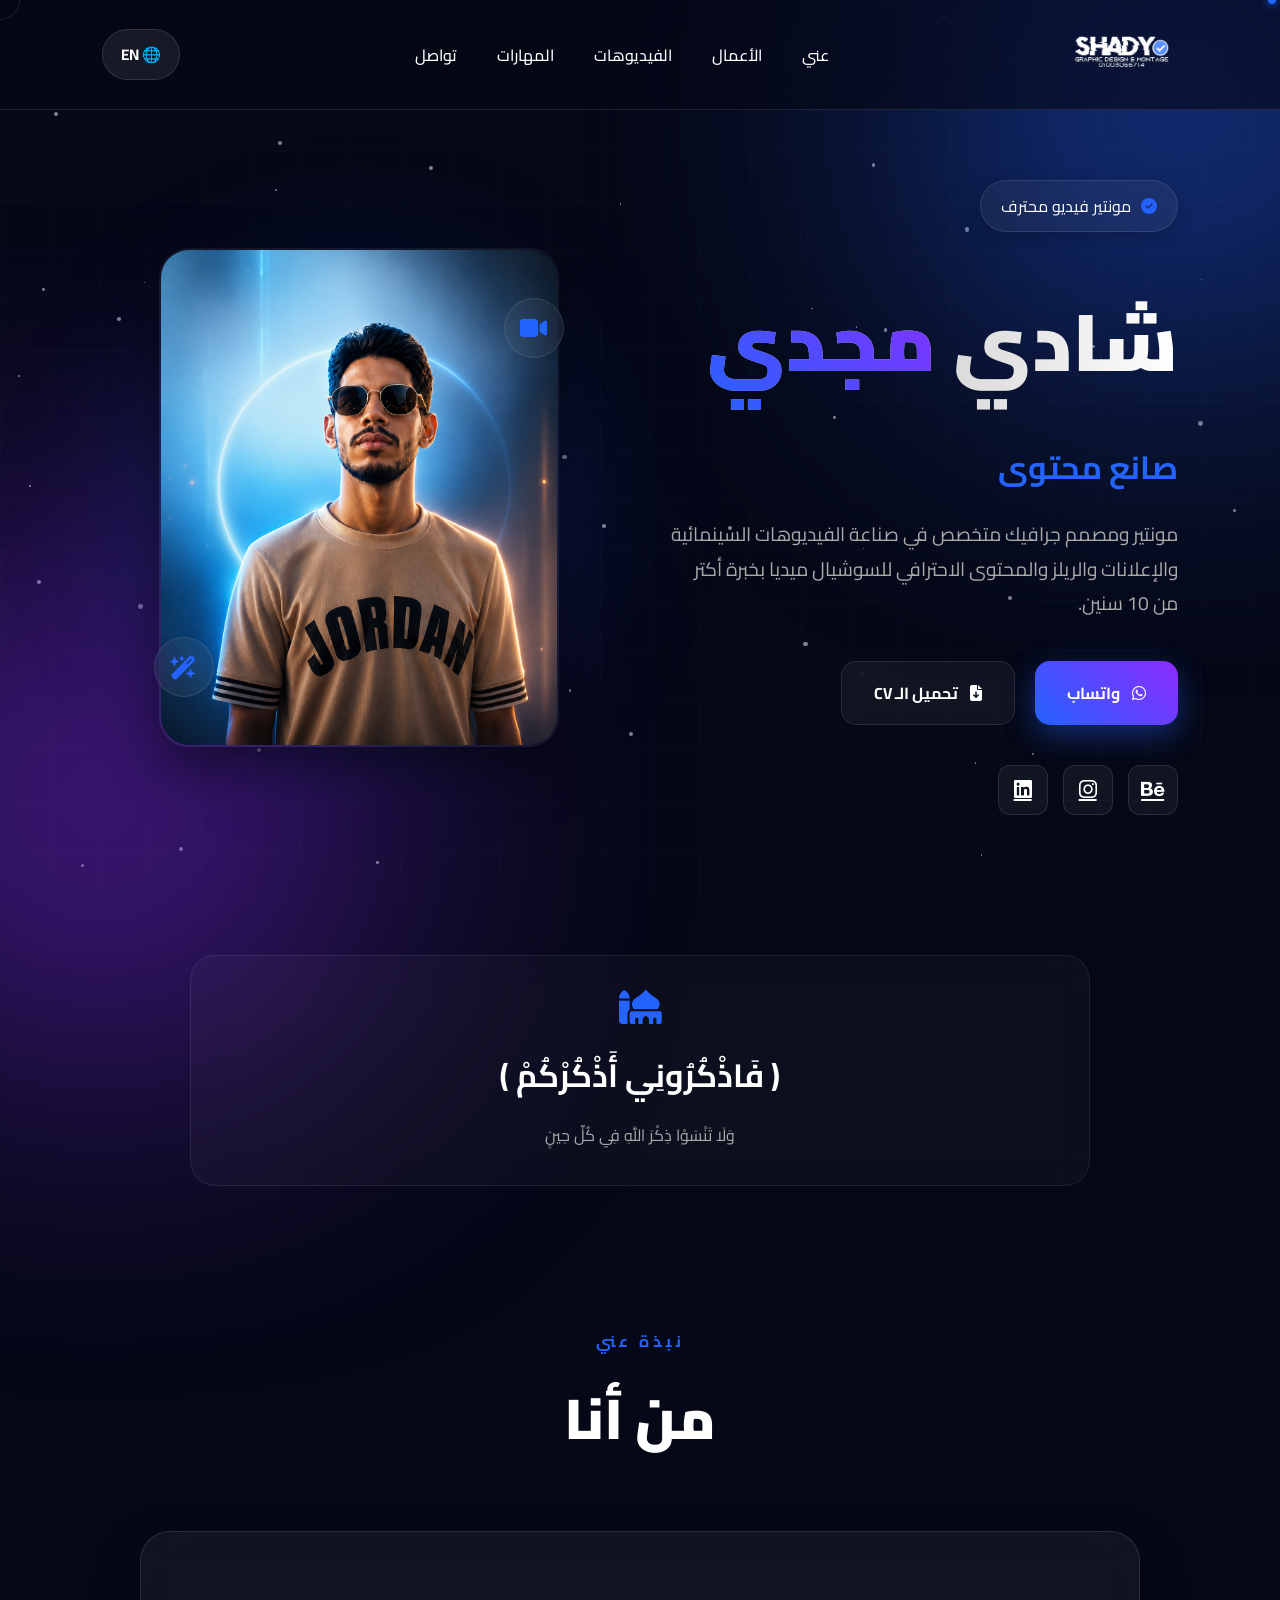
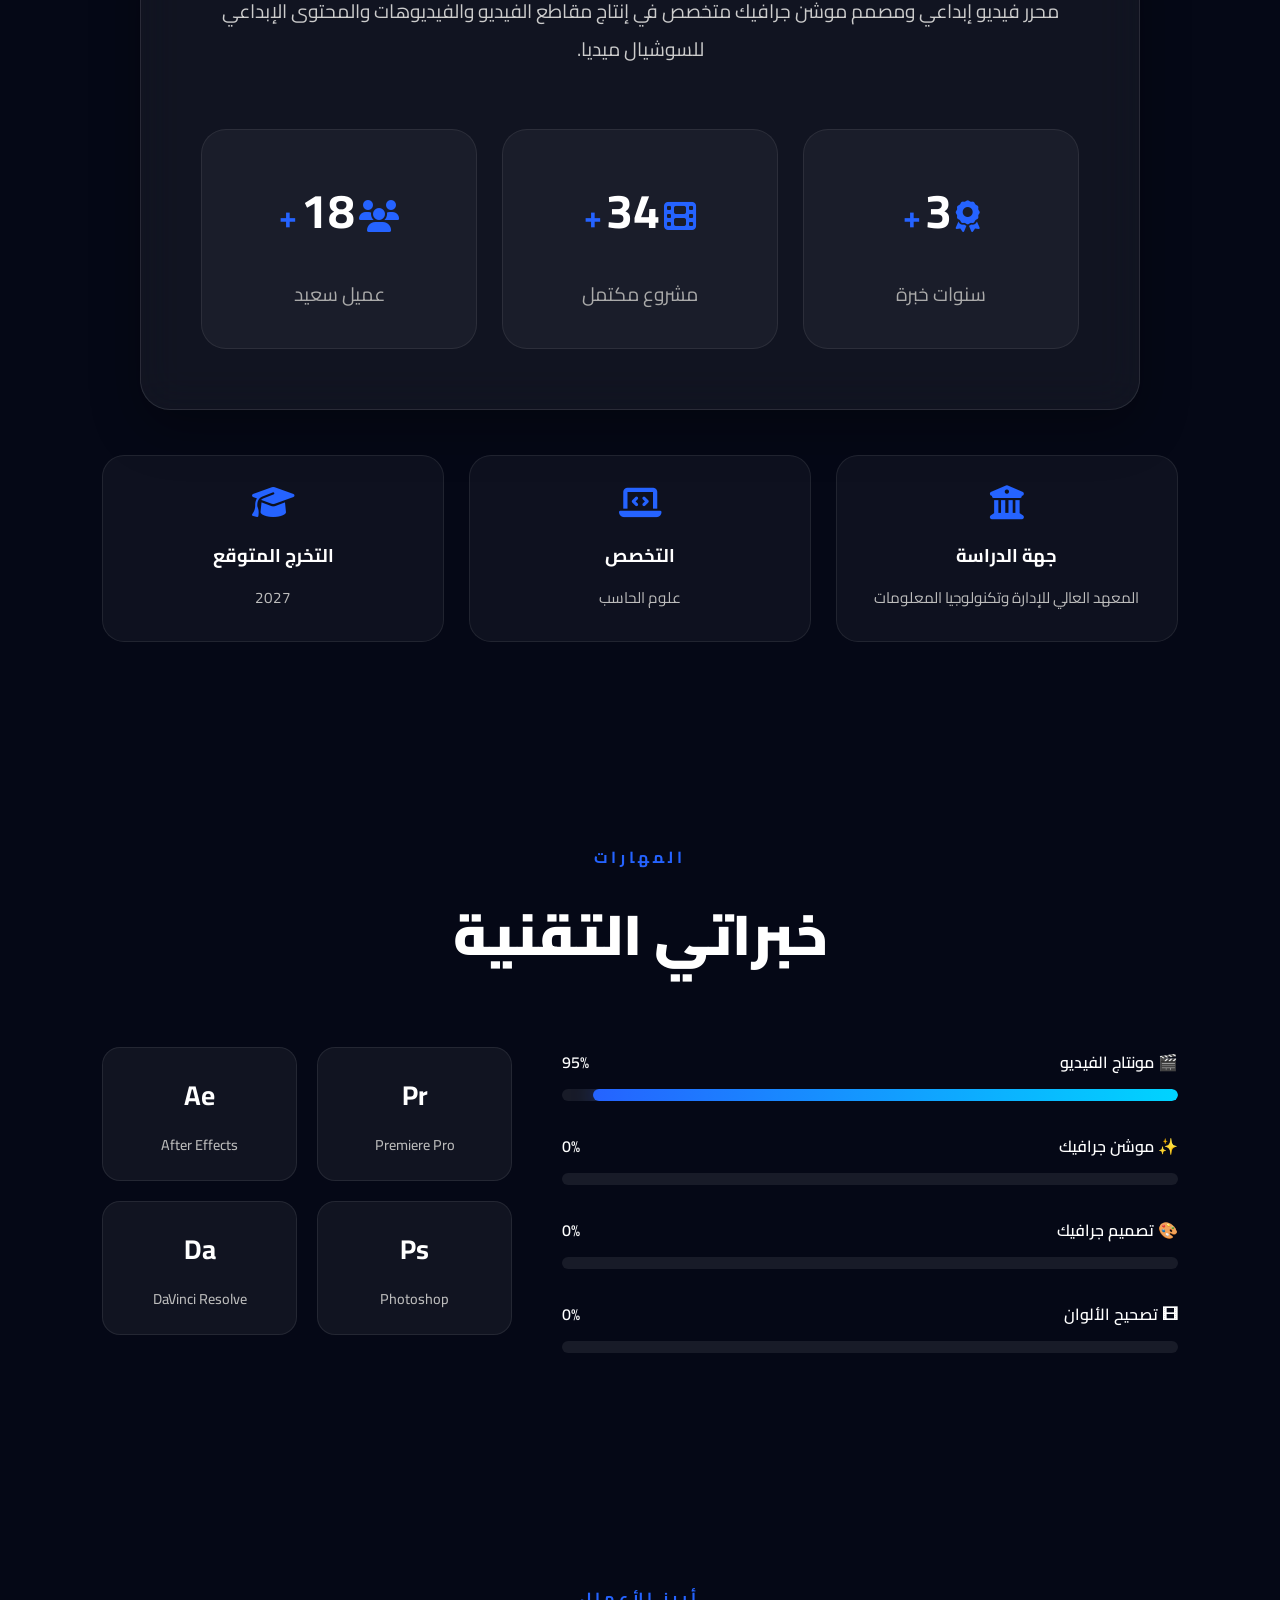
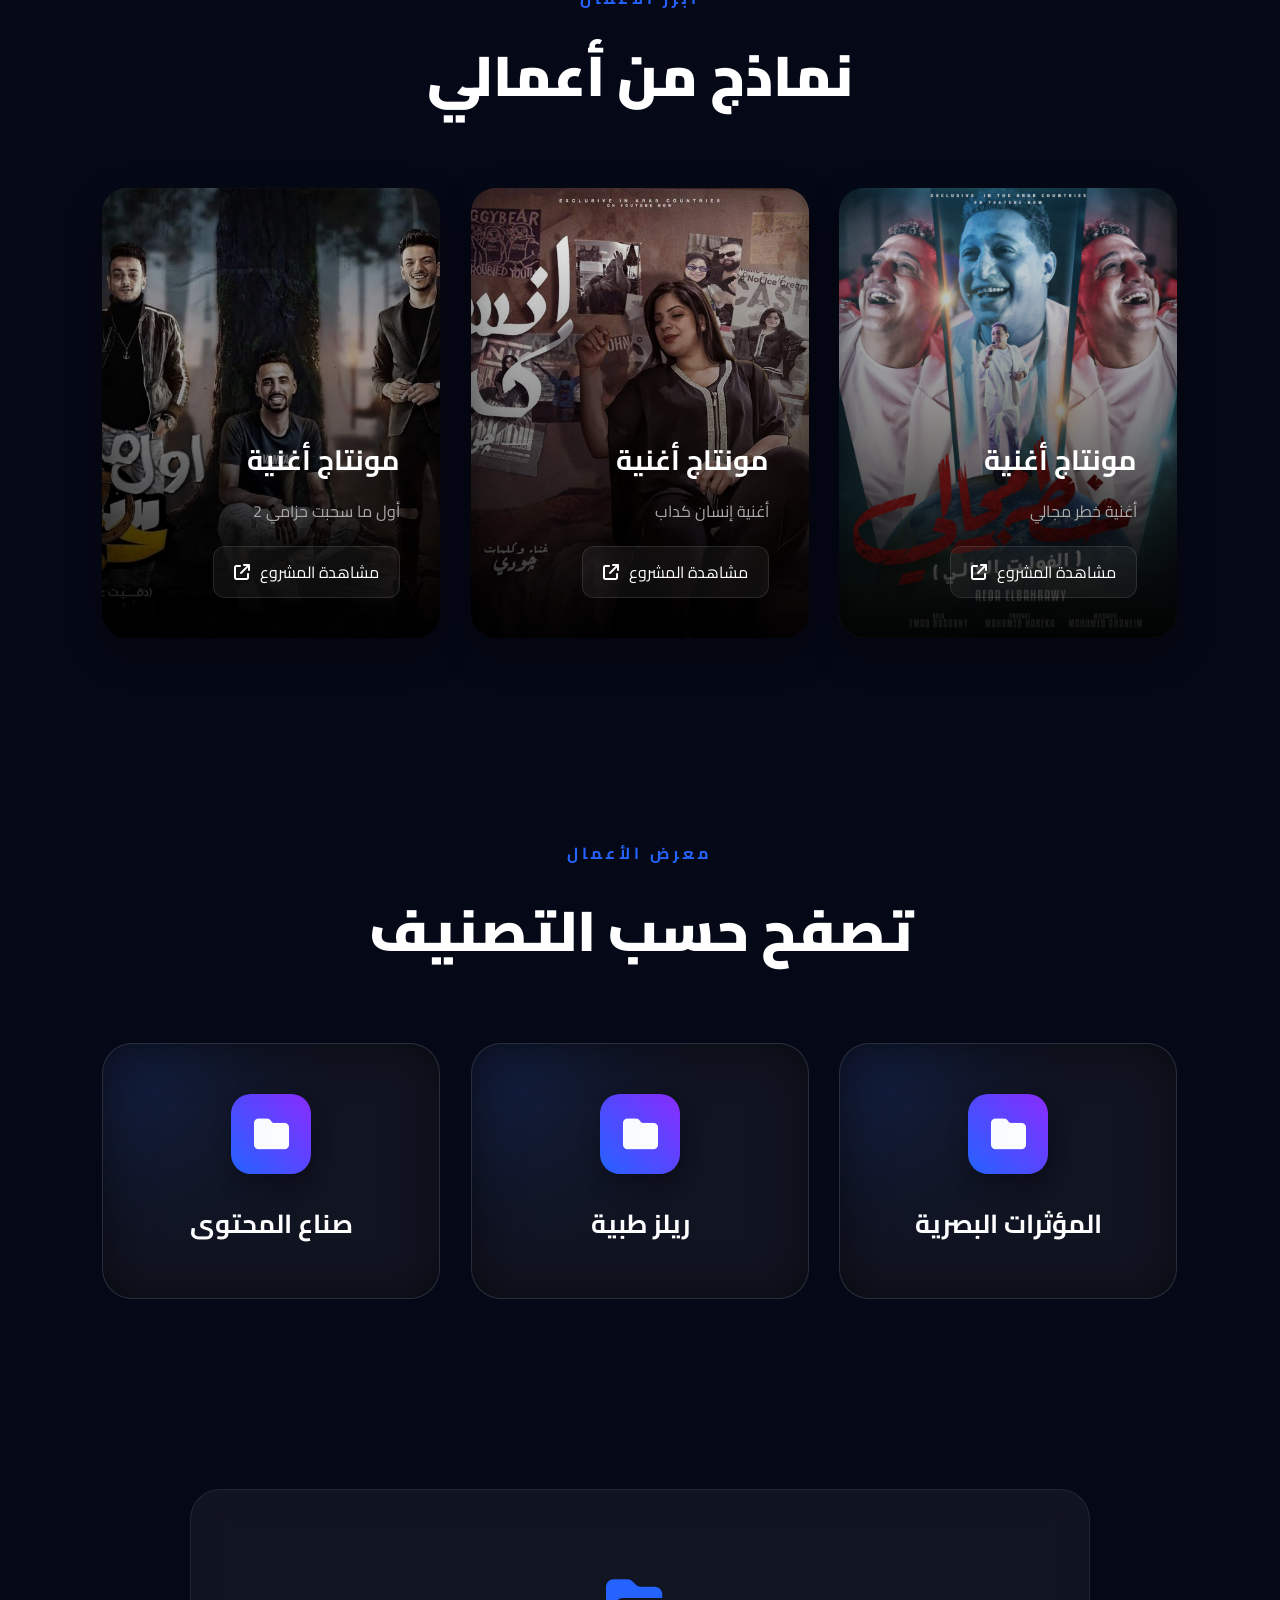
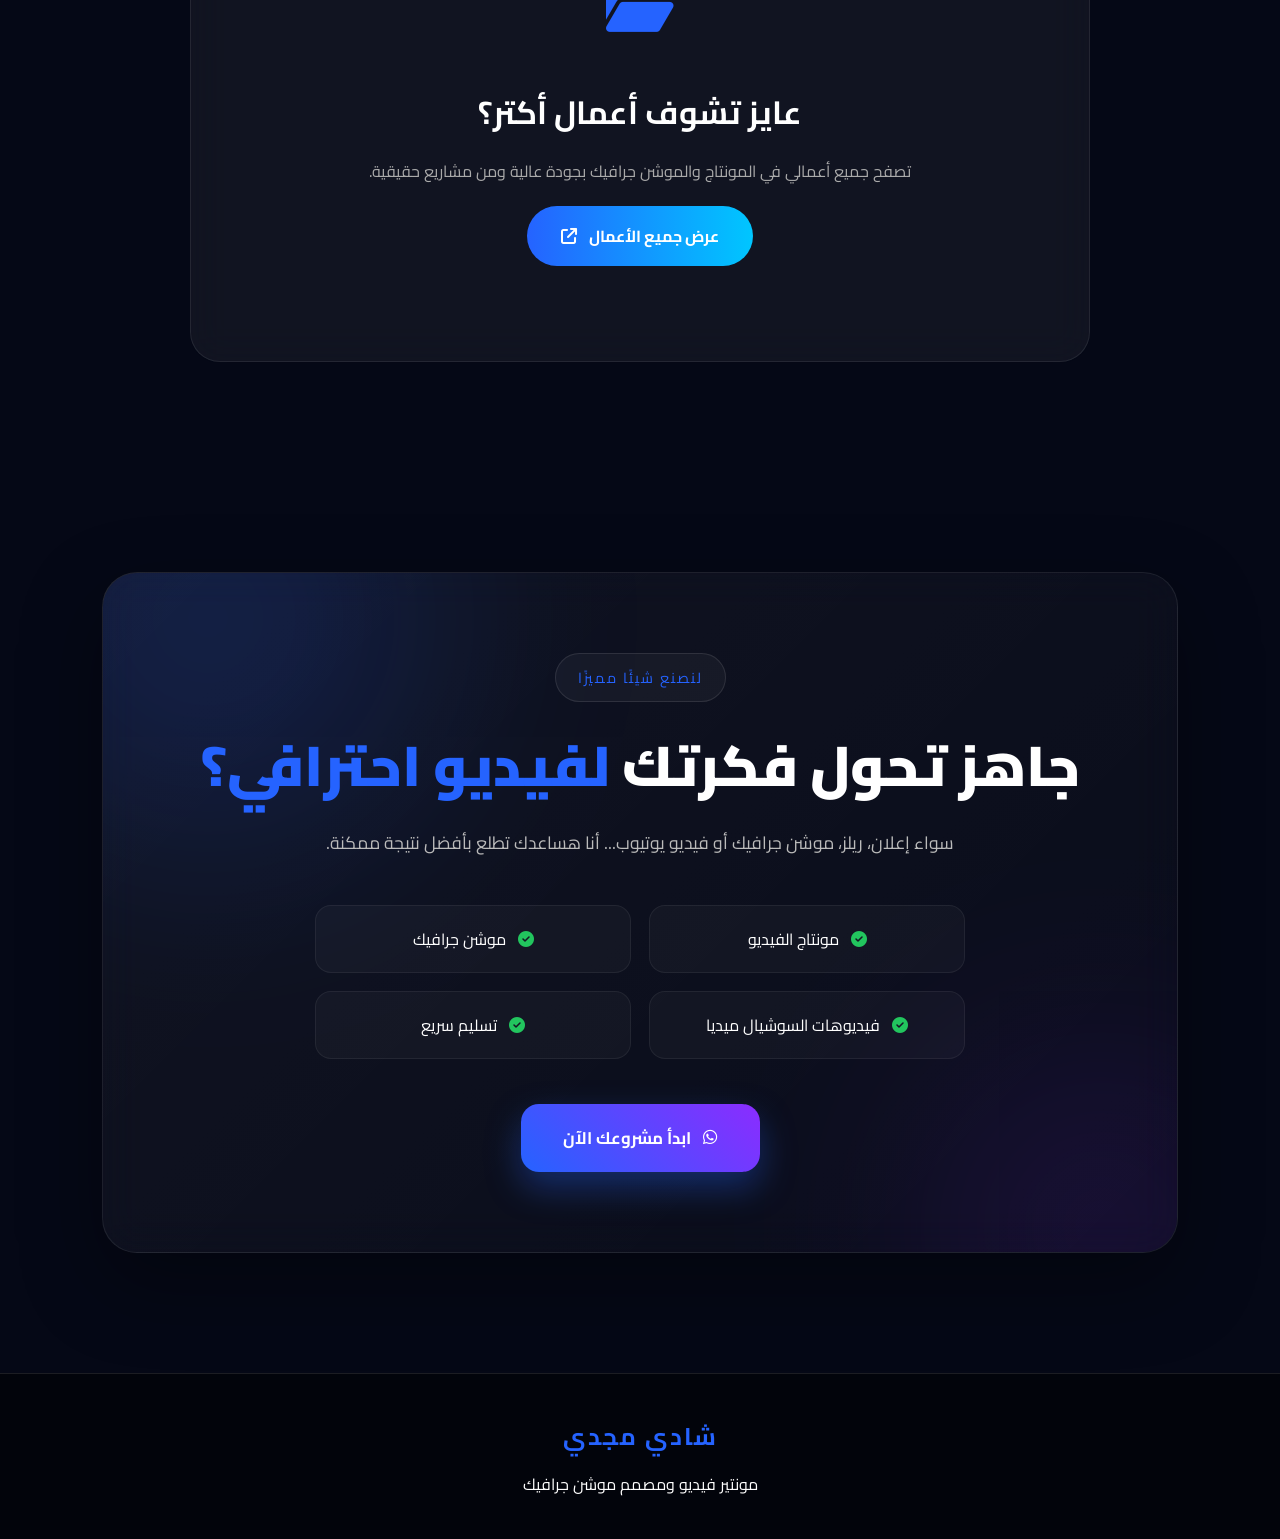
==== commit 11fecf2b: "Update index.html" ====
--- a/index.html
+++ b/index.html
@@ -2,6 +2,10 @@
 <html lang="ar" dir="rtl">
 <head>
     <meta charset="UTF-8">
+    <meta http-equiv="X-UA-Compatible" content="IE=edge">
+<meta name="description" content="Professional Video Editor, Motion Graphics Designer and Creative Content Creator.">
+<meta name="keywords" content="Video Editing, Motion Graphics, Premiere Pro, After Effects, Shady Magdy">
+<meta name="author" content="Shady Magdy">
     <meta name="viewport" content="width=device-width, initial-scale=1.0">
     <title>Shady Magdy | Creative Editor</title>
 
--- a/style.css
+++ b/style.css
@@ -21,6 +21,7 @@
   background: var(--dark);
   color: white;
   overflow-x: hidden;
+  overflow-y:hidden;
   cursor: none;
 }
 
@@ -67,6 +68,11 @@
 @keyframes loading {
   0% { width: 0; }
   100% { width: 100%; }
+}
+
+.loader.hide{
+    opacity:0;
+    visibility:hidden;
 }
 
 /* ================= CURSOR ================= */
@@ -1242,6 +1248,7 @@
 }
 
 .lang-btn{
+  text-decoration: none;
 
 padding:10px 18px;
 
@@ -1274,3 +1281,32 @@
 transform:translateY(-2px);
 
 }
+
+/* =========================
+   CUSTOM SCROLLBAR
+========================= */
+
+/* Chrome - Edge - Opera */
+::-webkit-scrollbar{
+    width:12px;
+}
+
+::-webkit-scrollbar-track{
+    background:#050816;
+}
+
+::-webkit-scrollbar-thumb{
+    background:linear-gradient(180deg,#2563ff,#7c3aed);
+    border-radius:20px;
+    border:2px solid #050816;
+}
+
+::-webkit-scrollbar-thumb:hover{
+    background:linear-gradient(180deg,#4f7fff,#9d5cff);
+}
+
+/* Firefox */
+html{
+    scrollbar-width:thin;
+    scrollbar-color:#2563ff #050816;
+}
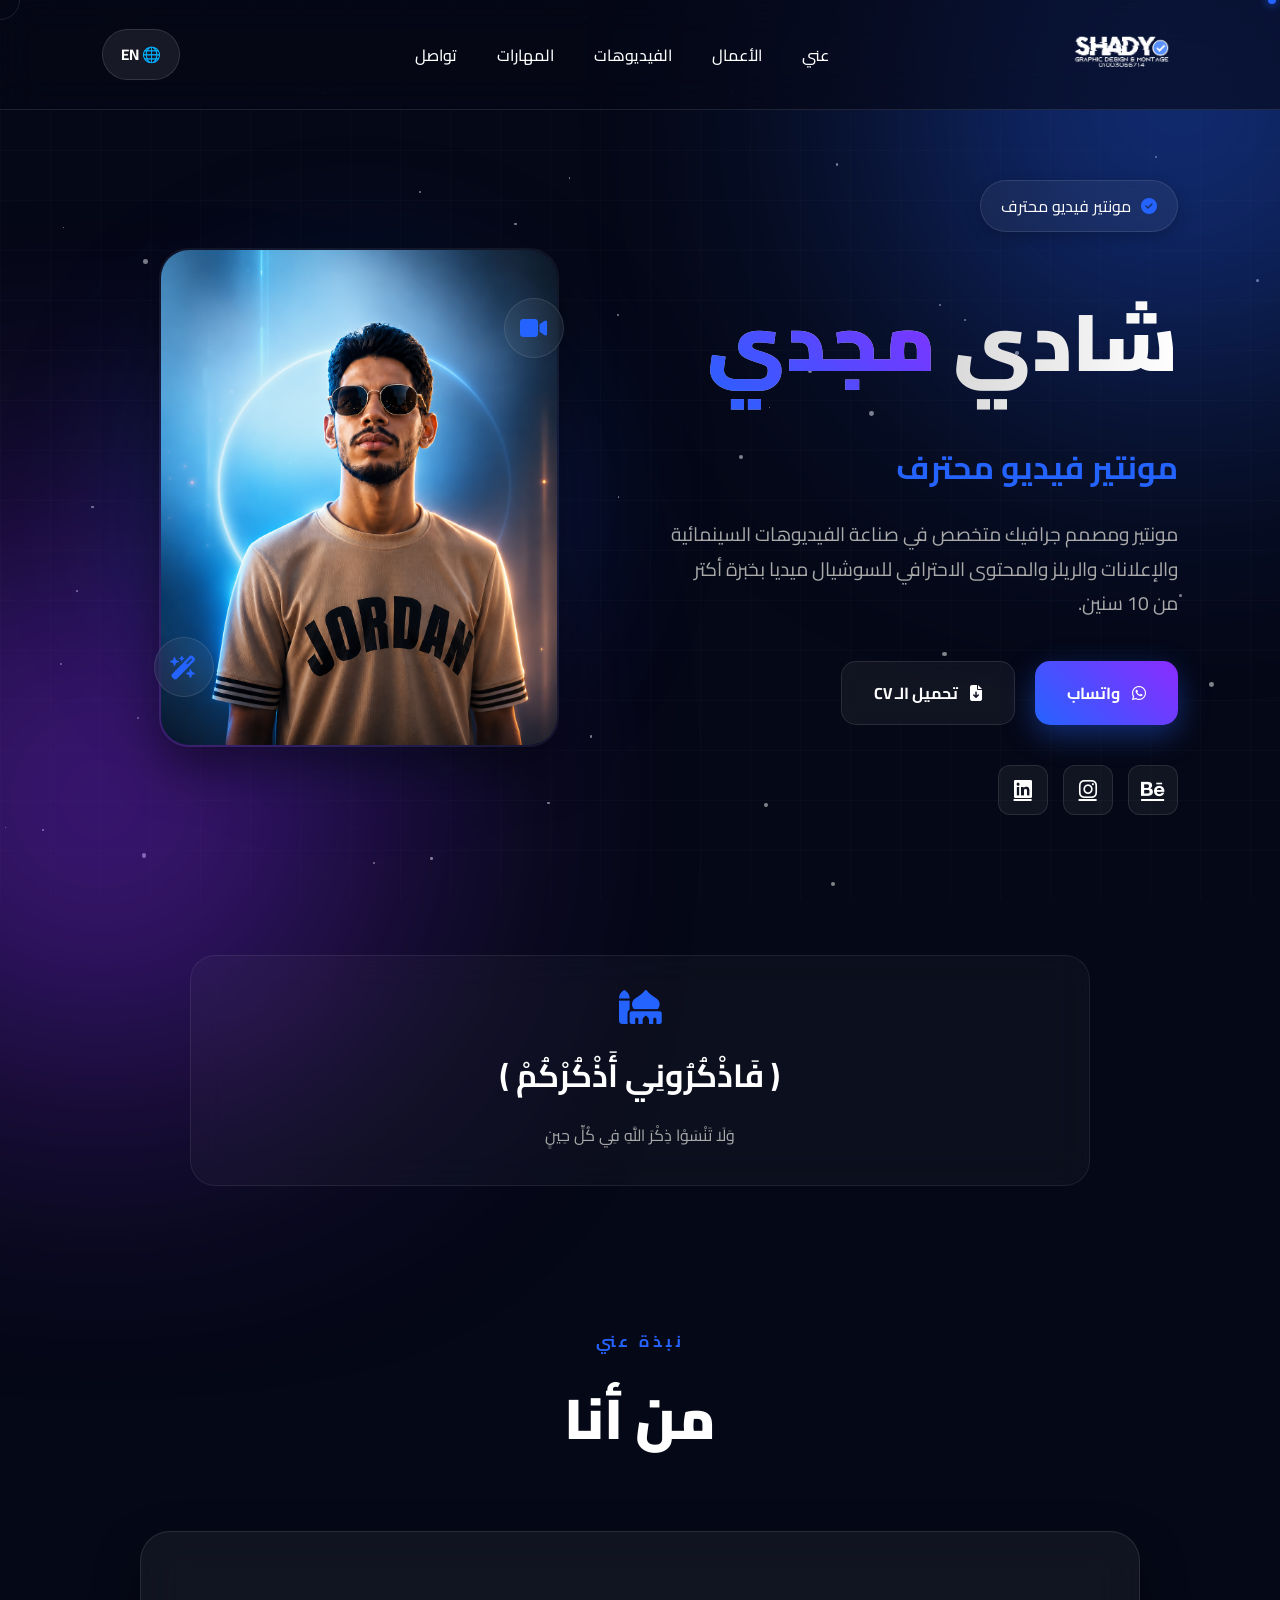
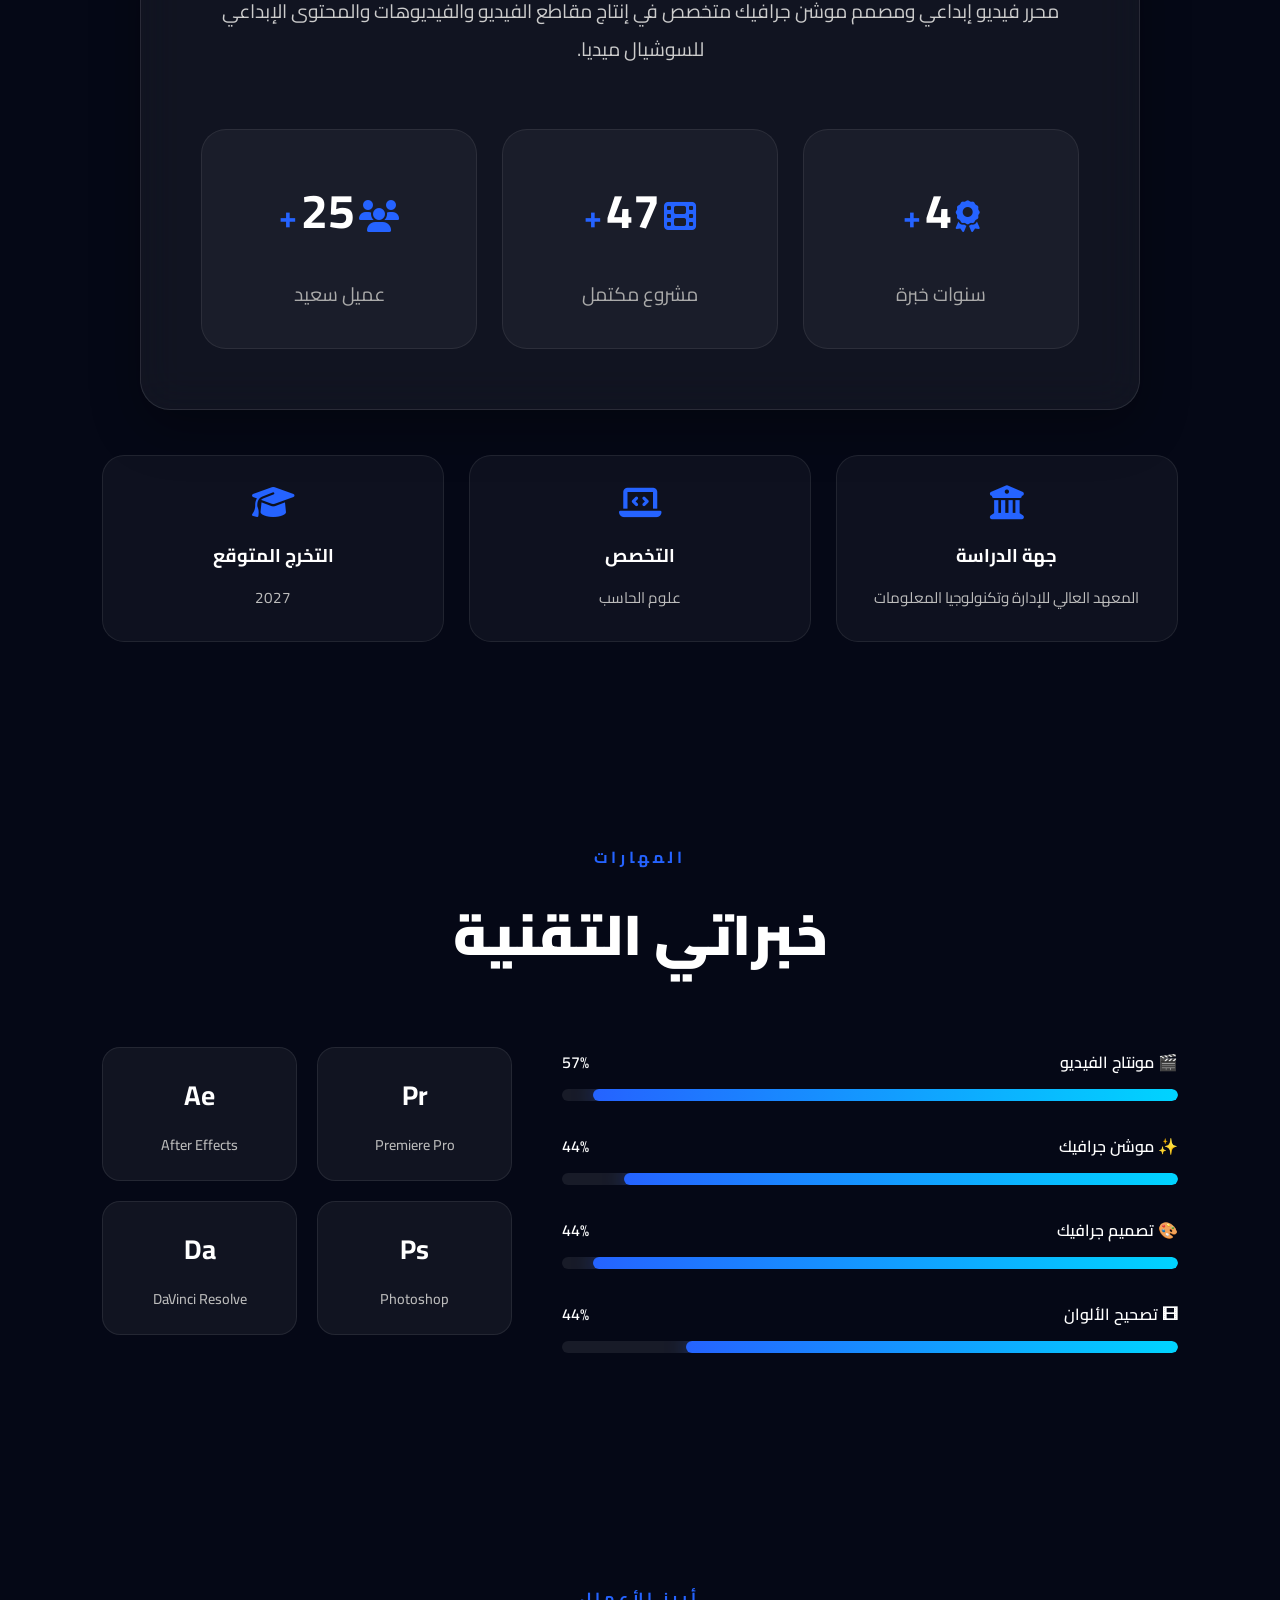
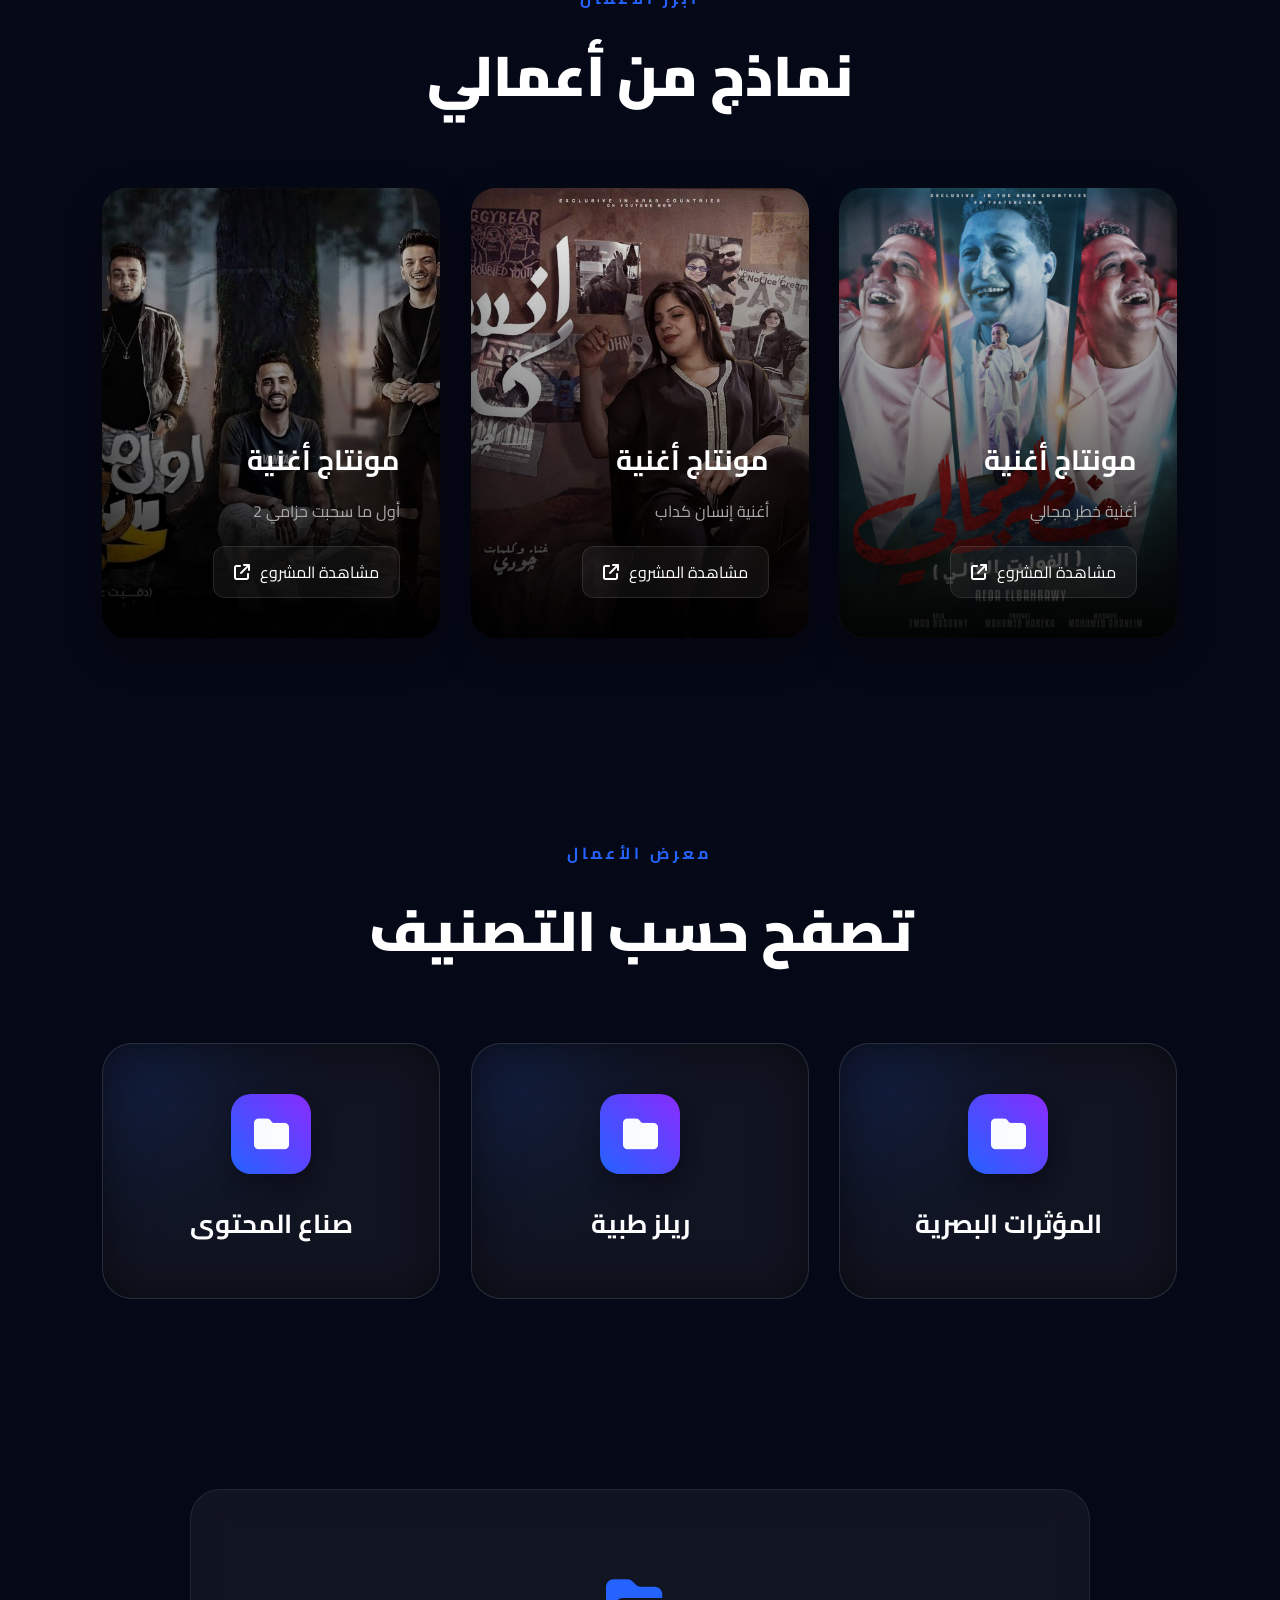
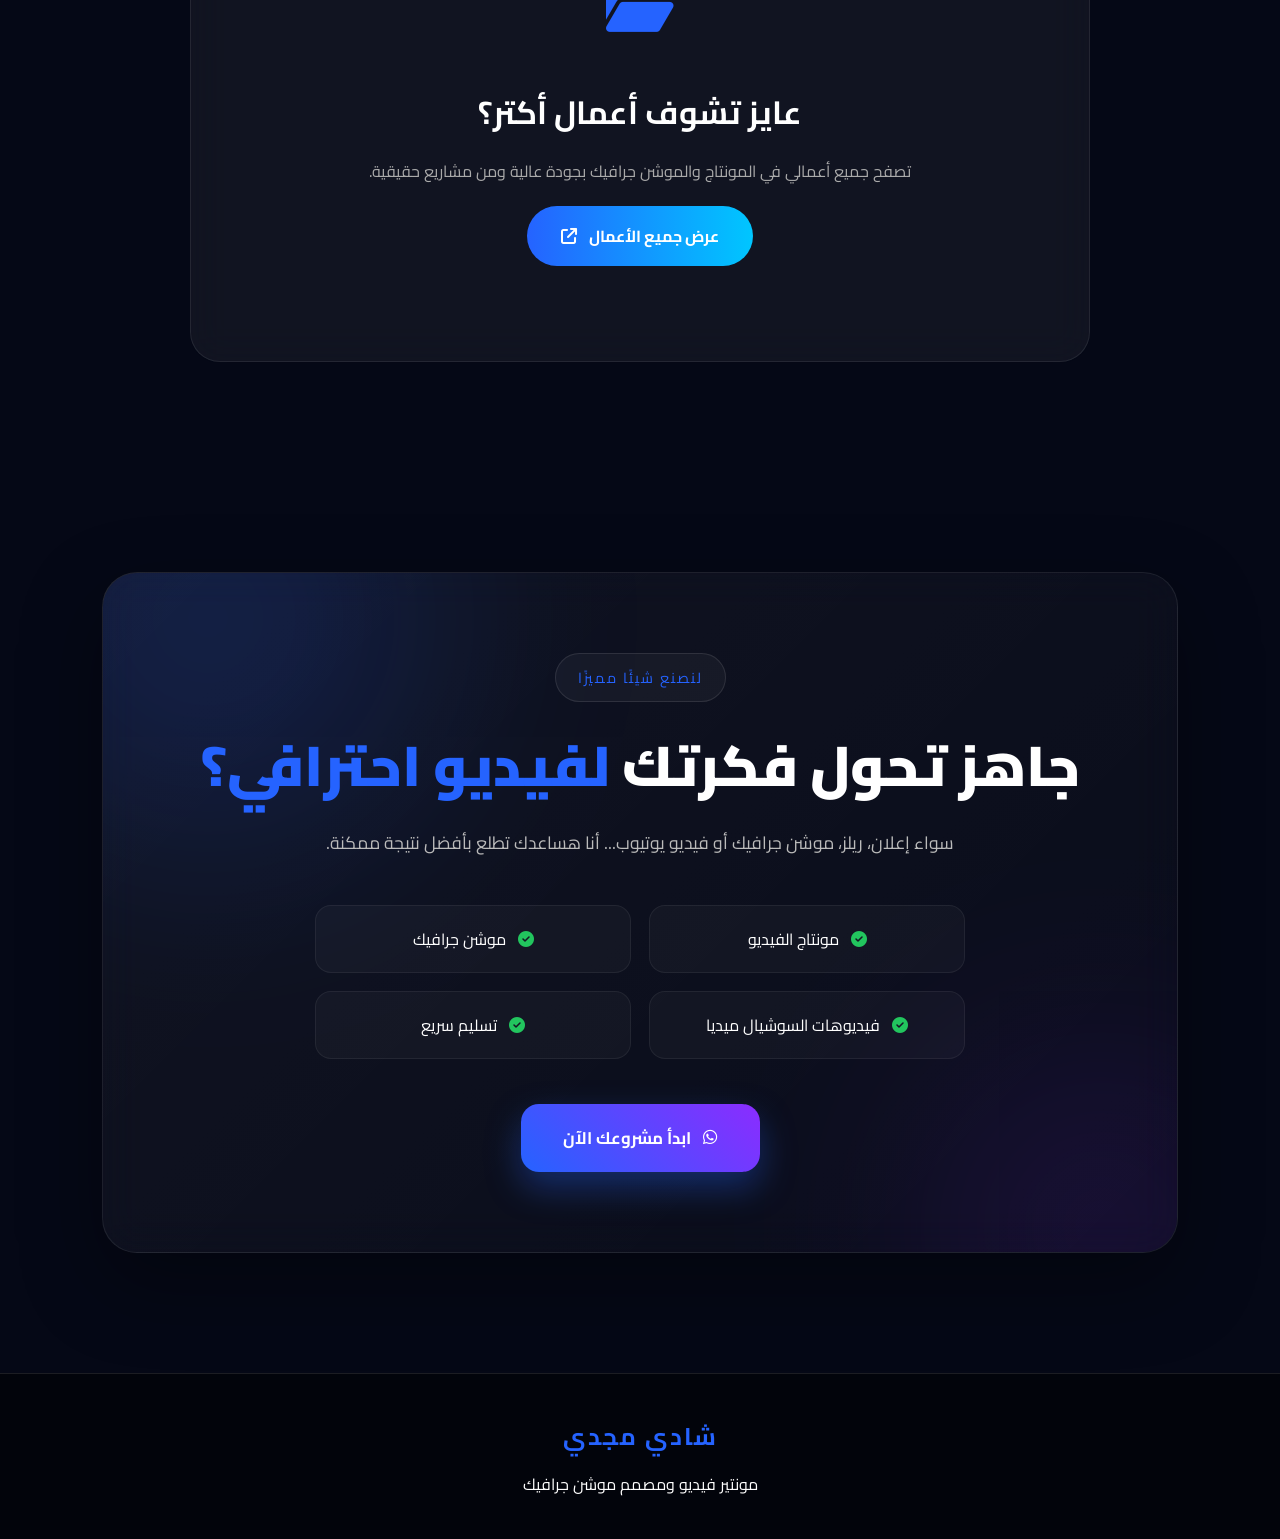
==== commit df55f9a6: "Add files via upload" ====
--- a/index.html
+++ b/index.html
@@ -461,4 +461,4 @@
     <!-- JS -->
     <script src="script.js"></script>
 </body>
-</html>
+</html>
